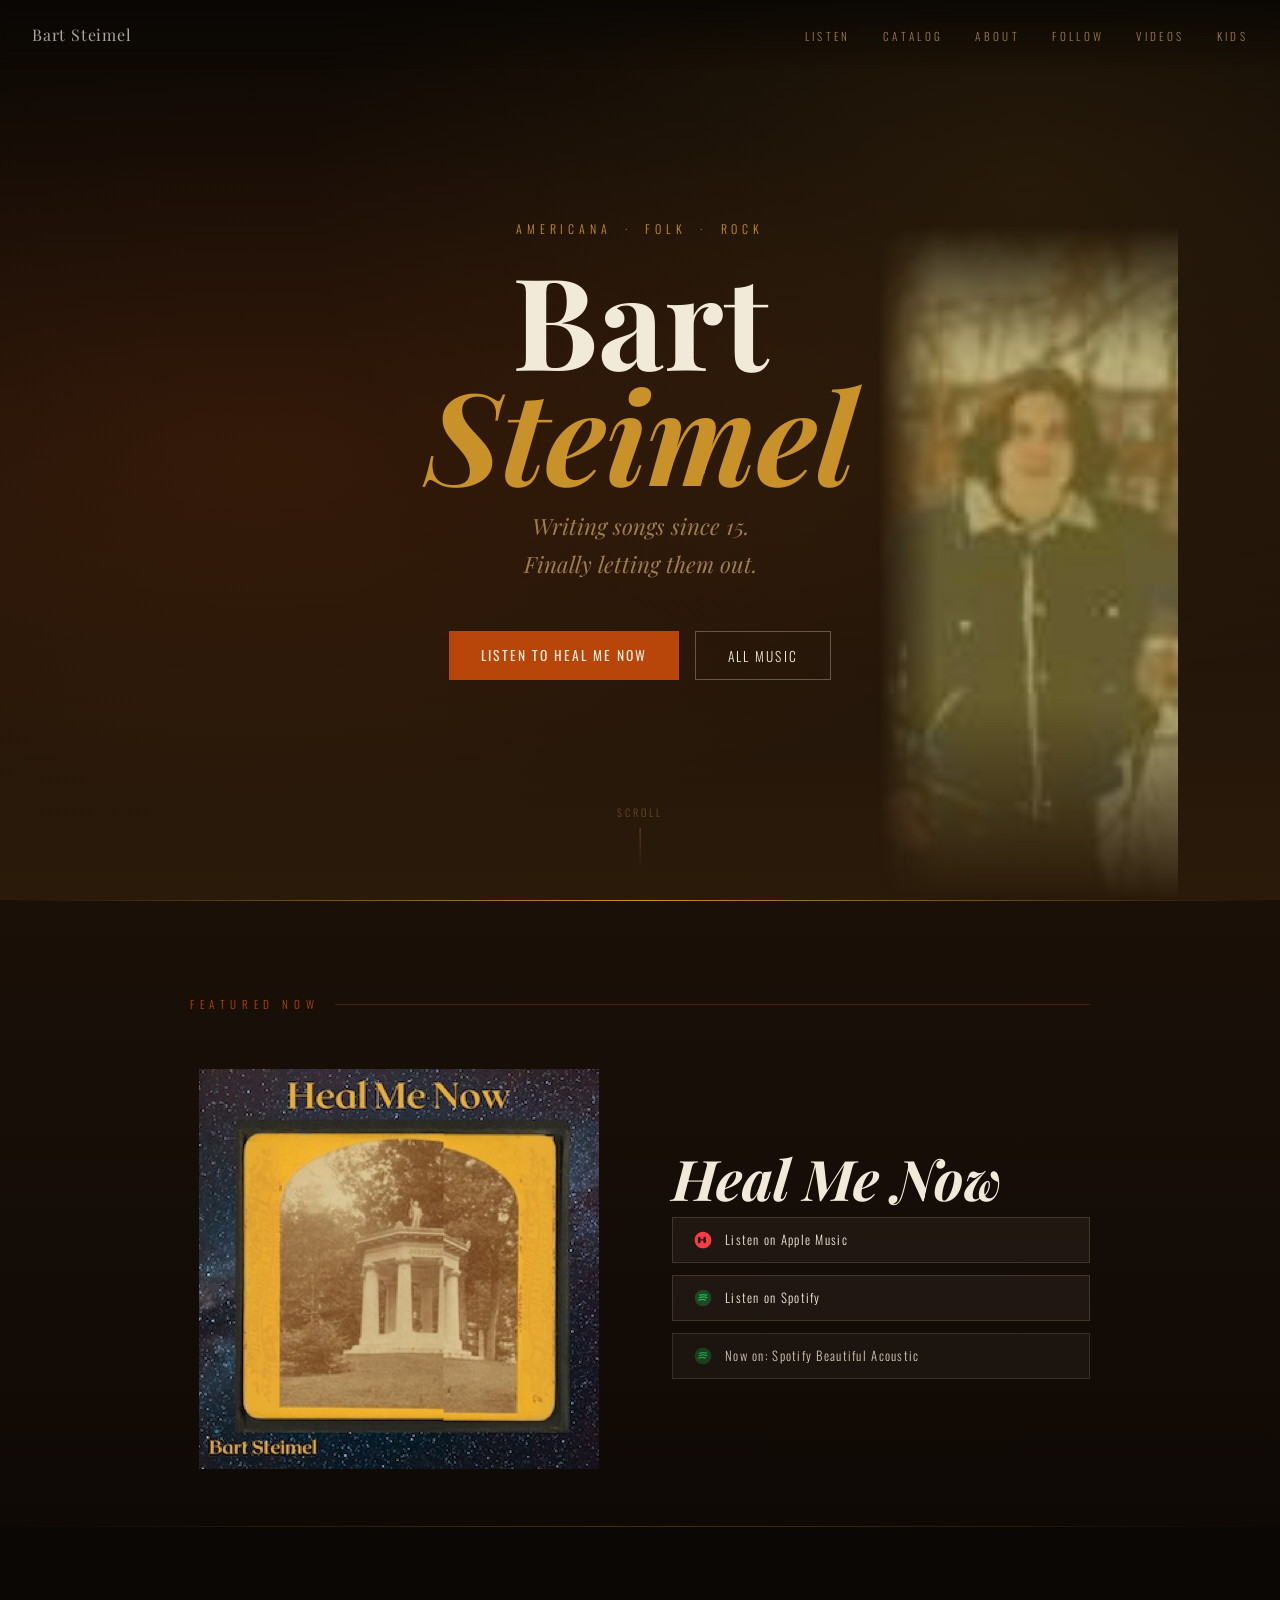
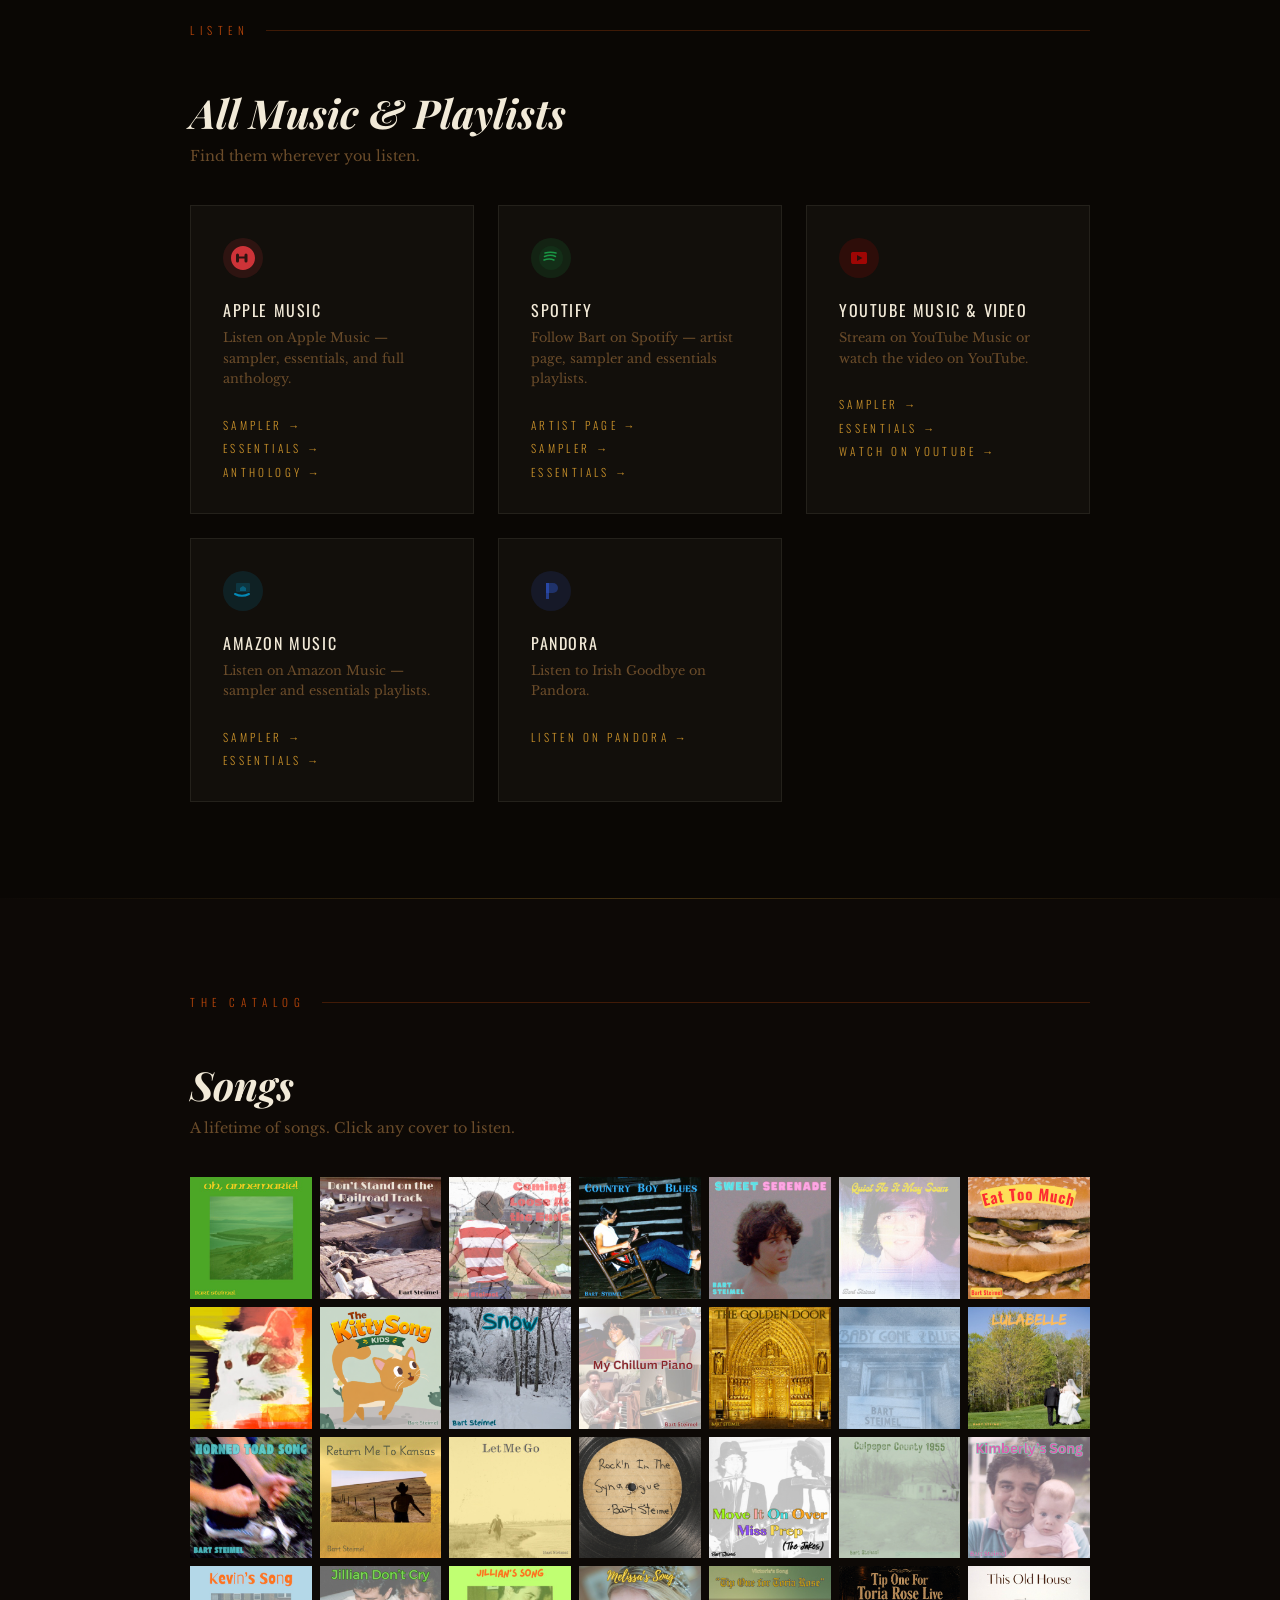
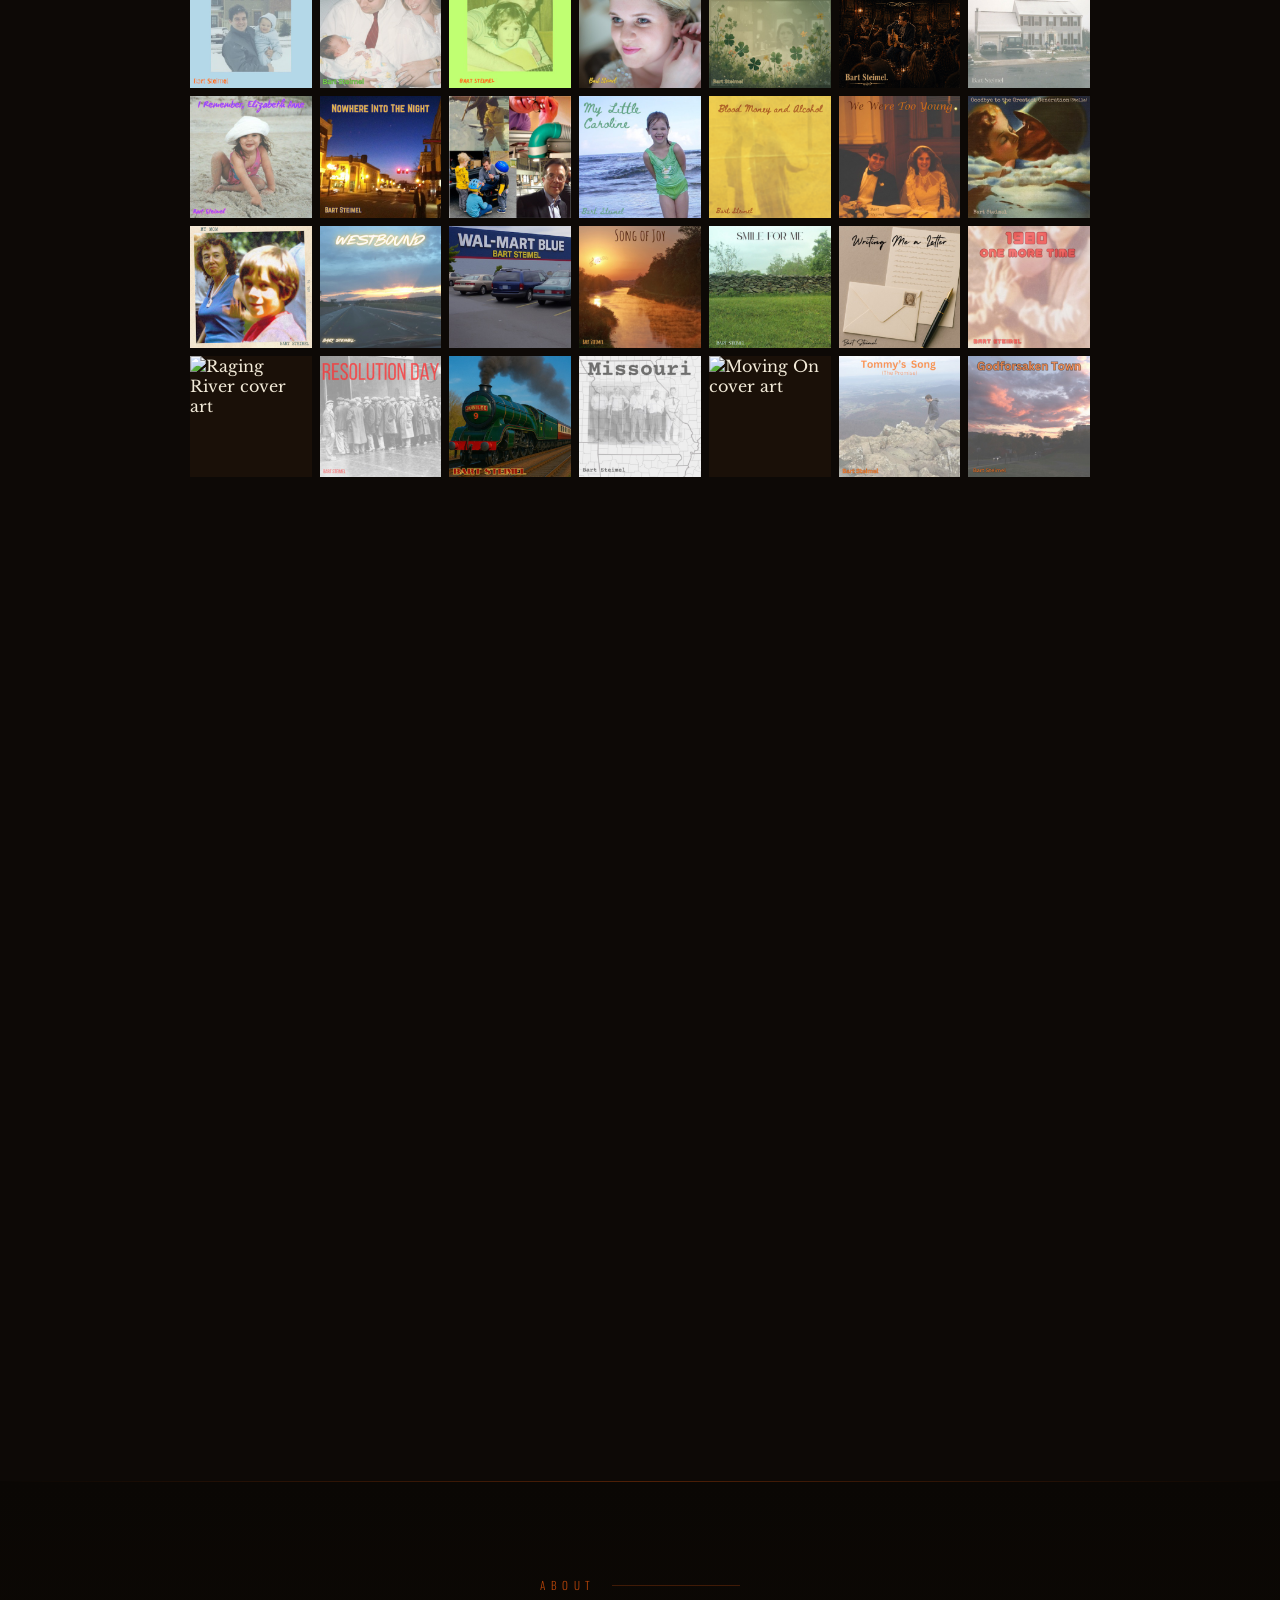
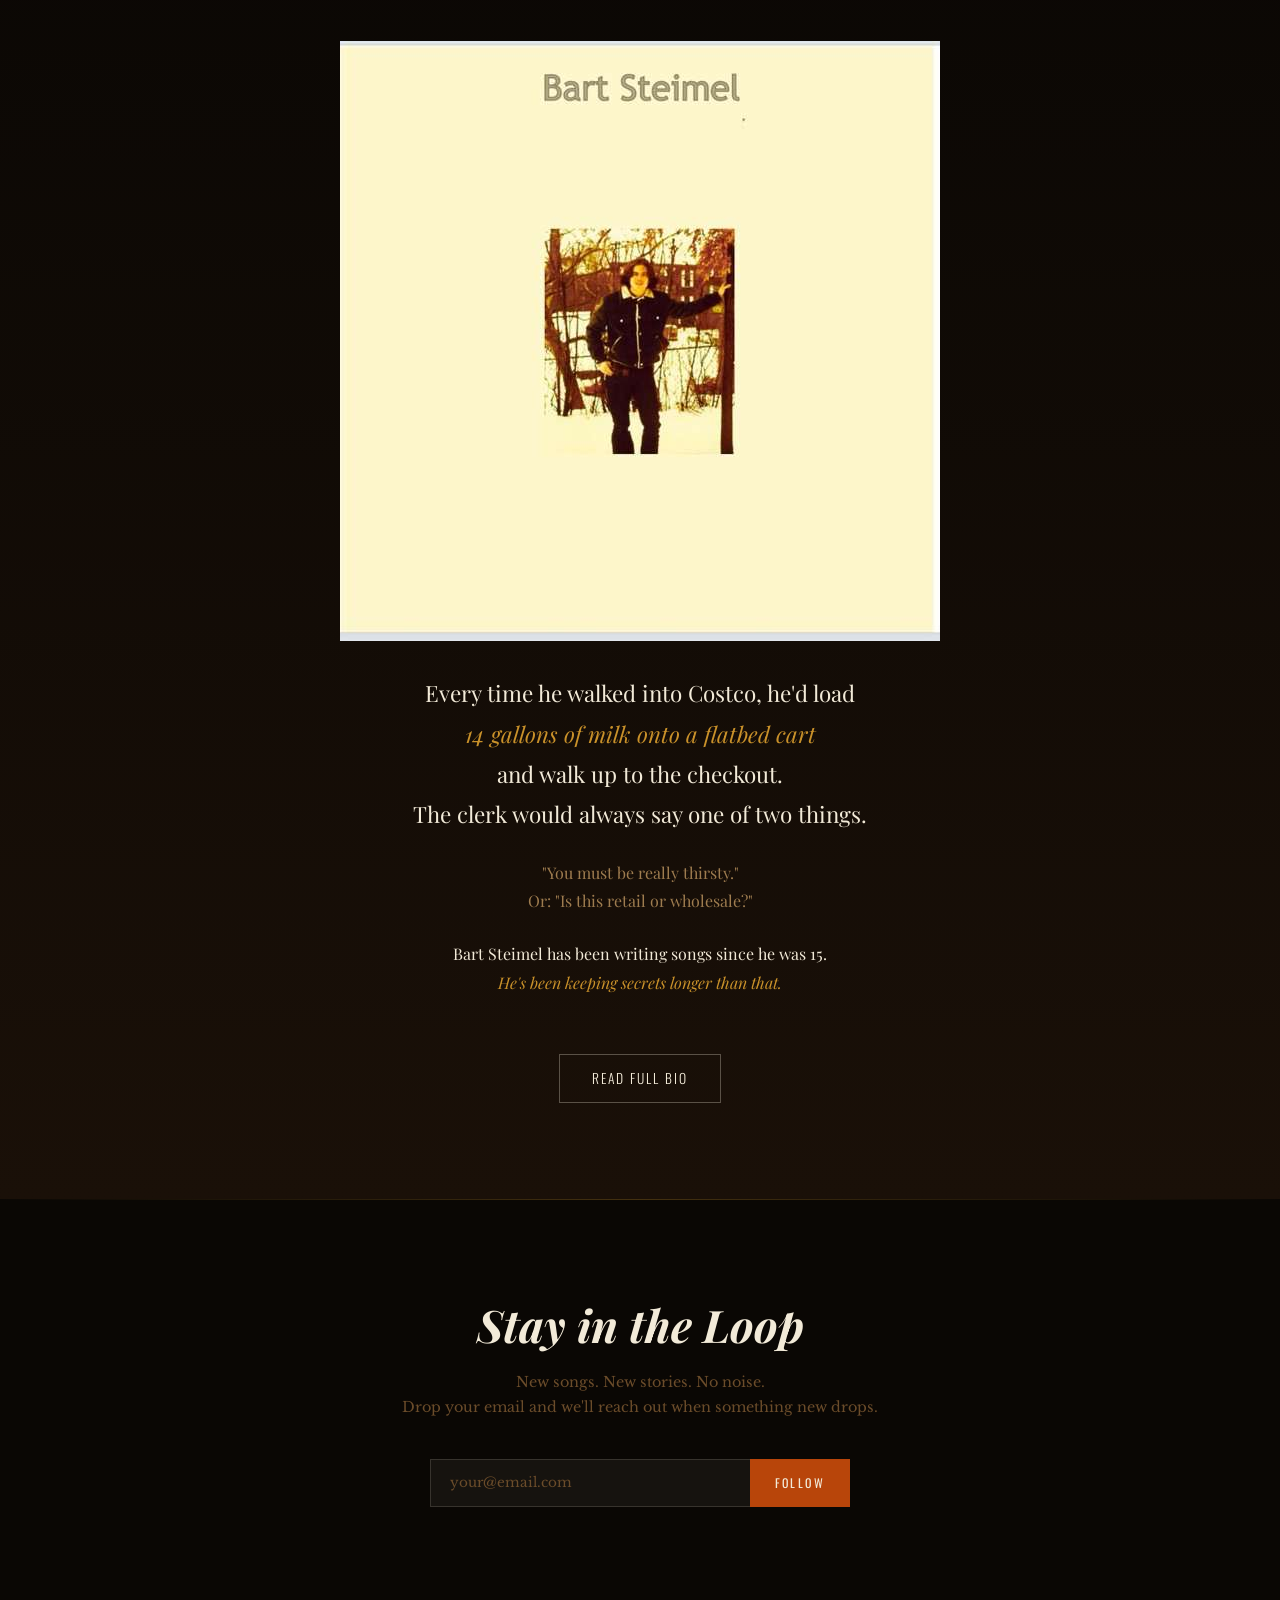
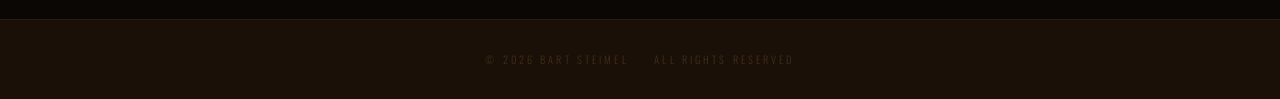
==== index.html @ 117e3178 "Update Beautiful Acoustic playlist link with si parameter" ====
<!DOCTYPE html>
<html lang="en">
<head>
<!-- Google tag (gtag.js) -->
<script async src="https://www.googletagmanager.com/gtag/js?id=G-NTPG7VW96W"></script>
<script>
  window.dataLayer = window.dataLayer || [];
  function gtag(){dataLayer.push(arguments);}
  gtag('js', new Date());
  gtag('config', 'G-NTPG7VW96W');
</script>
<meta charset="UTF-8">
<meta name="viewport" content="width=device-width, initial-scale=1.0">
<title>Bart Steimel — Music</title>
<link rel="icon" type="image/jpeg" href="images/favicon.jpg">
<link href="https://fonts.googleapis.com/css2?family=Playfair+Display:ital,wght@0,400;0,700;1,400;1,700&family=Libre+Baskerville:ital@0;1&family=Oswald:wght@300;400;500&display=swap" rel="stylesheet">
<link rel="stylesheet" href="style.css">
</head>
<body>

<nav>
  <div class="nav-name">Bart Steimel</div>
  <ul class="nav-links">
    <li><a href="#listen">Listen</a></li>
    <li><a href="#catalog">Catalog</a></li>
    <li><a href="#bio">About</a></li>
    <li><a href="#follow">Follow</a></li>
    <li><a href="videos.html">Videos</a></li>
    <li><a href="kids.html">Kids</a></li>
  </ul>
  <a href="videos.html" class="mobile-videos">Videos</a>
</nav>

<!-- HERO -->
<section class="hero">
  <p class="hero-eyebrow">Americana &nbsp;·&nbsp; Folk &nbsp;·&nbsp; Rock</p>
  <h1 class="hero-name">Bart<br><em>Steimel</em></h1>
  <p class="hero-tagline">Writing songs since 15.<br>Finally letting them out.</p>
  <div class="hero-cta">
    <a href="#featured" class="btn-primary">Listen to Heal Me Now</a>
    <a href="#listen" class="btn-outline">All Music</a>
  </div>
    <div style="
    position:absolute;
    right: 8%;
    bottom: 0;
    height: 75%;
    width: 300px;
    background: url('images/hero-bg.jpg') center top / cover no-repeat;
    mask-image: linear-gradient(to top, transparent 0%, black 30%, black 80%, transparent 100%), linear-gradient(to right, transparent 0%, black 20%);
    -webkit-mask-image: linear-gradient(to top, transparent 0%, black 30%, black 80%, transparent 100%), linear-gradient(to right, transparent 0%, black 20%);
    mask-composite: intersect;
    -webkit-mask-composite: source-in;
    opacity: 0.7;
    pointer-events: none;
  "></div>
  <div class="scroll-hint"><span>Scroll</span></div>
</section>

<!-- FEATURED SONG -->
<section class="featured" id="featured">
  <div class="section-container">
    <p class="section-label">Featured Now</p>
    <div class="featured-card">
      <div class="featured-art" style="background:none; border:none; padding:0; overflow:hidden;">
        <img src="images/heal-me-now.jpg" alt="Heal Me Now cover art">
      </div>
      <div class="featured-info">
        <h2 class="featured-title">Heal Me Now</h2>
        <!-- Apple Music -->
        <a href="https://music.apple.com/us/album/heal-me-now/1843938698?i=1843938699" target="_blank" class="stream-btn">
          <svg style="width:20px;height:20px;" viewBox="0 0 24 24" fill="none" xmlns="http://www.w3.org/2000/svg">
            <path d="M12 2C6.477 2 2 6.477 2 12s4.477 10 10 10 10-4.477 10-10S17.523 2 12 2zm3.5 7.5v5a1.5 1.5 0 01-3 0v-2H9v2a1.5 1.5 0 01-3 0v-5a1.5 1.5 0 013 0v1.5h3.5V9.5a1.5 1.5 0 013 0z" fill="#fc3c44"/>
          </svg>
          Listen on Apple Music
        </a>
        <!-- Spotify -->
        <a href="https://open.spotify.com/track/4Br2vrjoDBHm4UfRMUcxVv?si=29e8331114634064" target="_blank" class="stream-btn">
          <svg style="width:20px;height:20px;" viewBox="0 0 24 24" fill="none" xmlns="http://www.w3.org/2000/svg">
            <circle cx="12" cy="12" r="10" fill="#1DB954" opacity="0.3"/>
            <path d="M7 14.5c2.5-1 5.5-1 8 0M7.5 11.5c3-1.2 6-1.2 9 0M8 8.5c2.8-.9 5.8-.9 8.5 0" stroke="#1DB954" stroke-width="1.5" stroke-linecap="round"/>
          </svg>
          Listen on Spotify
        </a>
        <!-- Playlist feature -->
        <a href="https://open.spotify.com/playlist/4O8EYkfw9KlcsPiZzhKFB1?si=Gsud8C0ER36XPTbT16hjAQ" target="_blank" class="stream-btn" style="opacity:0.85;">
          <svg style="width:20px;height:20px;" viewBox="0 0 24 24" fill="none" xmlns="http://www.w3.org/2000/svg">
            <circle cx="12" cy="12" r="10" fill="#1DB954" opacity="0.3"/>
            <path d="M7 14.5c2.5-1 5.5-1 8 0M7.5 11.5c3-1.2 6-1.2 9 0M8 8.5c2.8-.9 5.8-.9 8.5 0" stroke="#1DB954" stroke-width="1.5" stroke-linecap="round"/>
          </svg>
          Now on: Spotify Beautiful Acoustic
        </a>
      </div>
    </div>

  </div>
</section>

<!-- LISTEN / ALL MUSIC -->
<section class="listen" id="listen">
  <div class="section-container">
    <p class="section-label">Listen</p>
    <h2 style="font-family:'Playfair Display',serif; font-size:clamp(1.5rem,4vw,2.5rem); font-style:italic; margin-bottom:0.5rem;">All Music & Playlists</h2>
    <p style="color:var(--mid); font-size:0.9rem; margin-bottom:2.5rem;">Find them wherever you listen.</p>

    <div class="listen-grid">

      <!-- Apple Music -->
      <div class="listen-card">
        <svg class="listen-card-icon" viewBox="0 0 40 40" fill="none" xmlns="http://www.w3.org/2000/svg">
          <circle cx="20" cy="20" r="20" fill="#fc3c44" opacity="0.15"/>
          <path d="M20 8C13.373 8 8 13.373 8 20s5.373 12 12 12 12-5.373 12-12S26.627 8 20 8zm4.5 9v6a1.5 1.5 0 01-3 0v-2.5H16V23a1.5 1.5 0 01-3 0V17a1.5 1.5 0 013 0v1.5h5.5V17a1.5 1.5 0 013 0z" fill="#fc3c44"/>
        </svg>
        <div class="listen-card-name">Apple Music</div>
        <div class="listen-card-desc">Listen on Apple Music — sampler, essentials, and full anthology.</div>
        <a href="https://music.apple.com/us/playlist/bart-steimel-sampler/pl.u-Z4k5ltq1GM1" target="_blank" class="listen-card-link">Sampler →</a><br>
        <a href="https://music.apple.com/us/playlist/bart-steimel-essentials/pl.u-bpl67TVkgpk" target="_blank" class="listen-card-link" style="margin-top:0.4rem;display:inline-block;">Essentials →</a><br>
        <a href="https://music.apple.com/us/playlist/bart-steimel-anthology/pl.u-A19KpHGEa9E" target="_blank" class="listen-card-link" style="margin-top:0.4rem;display:inline-block;">Anthology →</a>
      </div>

      <!-- Spotify -->
      <div class="listen-card">
        <svg class="listen-card-icon" viewBox="0 0 40 40" fill="none" xmlns="http://www.w3.org/2000/svg">
          <circle cx="20" cy="20" r="20" fill="#1DB954" opacity="0.15"/>
          <circle cx="20" cy="20" r="12" fill="#1DB954" opacity="0.1"/>
          <path d="M13 22c3.5-1.2 7-1.2 10 0M13.5 18.5c4-1.5 8-1.5 11 0M14 15c3.5-1 7.5-1 11 0" stroke="#1DB954" stroke-width="1.5" stroke-linecap="round"/>
        </svg>
        <div class="listen-card-name">Spotify</div>
        <div class="listen-card-desc">Follow Bart on Spotify — artist page, sampler and essentials playlists.</div>
        <a href="https://open.spotify.com/artist/2n7ZGuaqXqTJBbHKsr7H79?si=kz98pUyFTQ2V6g8Nutl--A" target="_blank" class="listen-card-link">Artist Page →</a><br>
        <a href="https://open.spotify.com/playlist/1pPyvmaye74fOUDYrPxwTC?si=K5r7bPjtTcebzqdNZxTICQ" target="_blank" class="listen-card-link" style="margin-top:0.4rem;display:inline-block;">Sampler →</a><br>
        <a href="https://open.spotify.com/playlist/4qUYmmGMaEGBBI9Cl226Sl?si=lIRPQgtxRY2xd5R6Vd83YQ" target="_blank" class="listen-card-link" style="margin-top:0.4rem;display:inline-block;">Essentials →</a>
      </div>

      <!-- YouTube Music -->
      <div class="listen-card">
        <svg class="listen-card-icon" viewBox="0 0 40 40" fill="none" xmlns="http://www.w3.org/2000/svg">
          <circle cx="20" cy="20" r="20" fill="#FF0000" opacity="0.15"/>
          <path d="M28 15.5a2 2 0 00-1.4-1.4C25.1 14 20 14 20 14s-5.1 0-6.6.1a2 2 0 00-1.4 1.4C12 17 12 20 12 20s0 3 .1 4.5a2 2 0 001.4 1.4C15 26 20 26 20 26s5.1 0 6.6-.1a2 2 0 001.4-1.4C28 23 28 20 28 20s0-3-.1-4.5zM18 23v-6l5.5 3L18 23z" fill="#FF0000" opacity="0.7"/>
        </svg>
        <div class="listen-card-name">YouTube Music & Video</div>
        <div class="listen-card-desc">Stream on YouTube Music or watch the video on YouTube.</div>
        <a href="https://music.youtube.com/playlist?list=PLT7YaOXeo7yF5aIuSf5R9QVvp4Ly0VkDn&si=ioaPItfkcTEa0bHk" target="_blank" class="listen-card-link">Sampler →</a><br>
        <a href="https://music.youtube.com/playlist?list=PLT7YaOXeo7yFlpTK8MyW5eKI-sESyKhwu&si=dbfhquHcspFVmRnJ" target="_blank" class="listen-card-link" style="margin-top:0.4rem;display:inline-block;">Essentials →</a><br>
        <a href="https://youtu.be/bR_s55uxfZk" target="_blank" class="listen-card-link" style="margin-top:0.4rem;display:inline-block;">Watch on YouTube →</a>
      </div>

      <!-- Amazon Music -->
      <div class="listen-card">
        <svg class="listen-card-icon" viewBox="0 0 40 40" fill="none" xmlns="http://www.w3.org/2000/svg">
          <circle cx="20" cy="20" r="20" fill="#00A8E1" opacity="0.15"/>
          <path d="M12 23c4.4 2.2 9.6 2.2 14 0" stroke="#00A8E1" stroke-width="2" stroke-linecap="round"/>
          <rect x="13" y="12" width="14" height="9" rx="1" fill="#00A8E1" opacity="0.2"/>
          <path d="M17 17l3-2 3 2v3h-6v-3z" fill="#00A8E1" opacity="0.5"/>
        </svg>
        <div class="listen-card-name">Amazon Music</div>
        <div class="listen-card-desc">Listen on Amazon Music — sampler and essentials playlists.</div>
        <a href="https://music.amazon.com/user-playlists/9feec2e800b241a2b630ca3d73f08539sune?marketplaceId=ATVPDKIKX0DER&musicTerritory=US&ref=dm_sh_Mrwkc3VrjNuvaNXDRteUS061c" target="_blank" class="listen-card-link">Sampler →</a><br>
        <a href="https://music.amazon.com/user-playlists/720a5f15a0154cbead5657862cb81df4sune?marketplaceId=ATVPDKIKX0DER&musicTerritory=US&ref=dm_sh_DlhLu9jVApcvHGqULqcI68L5e" target="_blank" class="listen-card-link" style="margin-top:0.4rem;display:inline-block;">Essentials →</a>
      </div>

      <!-- Pandora -->
      <div class="listen-card">
        <svg class="listen-card-icon" viewBox="0 0 40 40" fill="none" xmlns="http://www.w3.org/2000/svg">
          <circle cx="20" cy="20" r="20" fill="#3668FF" opacity="0.15"/>
          <path d="M15 12h7a5 5 0 010 10h-7V12z" fill="#3668FF" opacity="0.4"/>
          <rect x="15" y="12" width="3" height="16" fill="#3668FF" opacity="0.6"/>
        </svg>
        <div class="listen-card-name">Pandora</div>
        <div class="listen-card-desc">Listen to Irish Goodbye on Pandora.</div>
        <a href="https://pandora.app.link/fm0DMTjSg1b" target="_blank" class="listen-card-link">Listen on Pandora →</a>
      </div>

    </div>

  </div>
</section>


<!-- CATALOG -->
<section class="catalog" id="catalog">
  <div class="section-container">
    <p class="section-label">The Catalog</p>
    <h2 style="font-family:'Playfair Display',serif; font-size:clamp(1.5rem,4vw,2.5rem); font-style:italic; margin-bottom:0.5rem;">Songs</h2>
    <p style="color:var(--mid); font-size:0.9rem; margin-bottom:2.5rem;">A lifetime of songs. Click any cover to listen.</p>
    <div class="catalog-grid" id="catalog-grid">
    </div>
  </div>
</section>

<!-- Modal -->
  <div class="catalog-modal" id="catalogModal" onclick="closeModal(event)">
    <div class="catalog-modal-inner">
      <button class="modal-close" onclick="closeModal()">✕</button>
      <h3 class="modal-title" id="modalTitle"></h3>
      <p class="modal-year" id="modalYear"></p>
      <p style="font-family:'Oswald',sans-serif; font-weight:300; font-size:0.7rem; letter-spacing:0.3em; text-transform:uppercase; color:var(--gold); margin-bottom:1.5rem;">Listen</p>
      <a class="modal-listen-btn" id="modalLink" href="#" target="_blank">
        <svg style="width:20px;height:20px;" viewBox="0 0 24 24" fill="none">
          <path d="M12 2C6.477 2 2 6.477 2 12s4.477 10 10 10 10-4.477 10-10S17.523 2 12 2zm3.5 7.5v5a1.5 1.5 0 01-3 0v-2H9v2a1.5 1.5 0 01-3 0v-5a1.5 1.5 0 013 0v1.5h3.5V9.5a1.5 1.5 0 013 0z" fill="#fc3c44"/>
        </svg>
        Open in Apple Music
      </a>
      <a class="modal-listen-btn" id="modalSpotifyListenBtn" href="https://open.spotify.com/artist/2n7ZGuaqXqTJBbHKsr7H79" target="_blank" style="margin-top:0.75rem; background:#1db954; display:none;">
        <svg style="width:20px;height:20px;" viewBox="0 0 24 24" fill="none">
          <path d="M12 0C5.4 0 0 5.4 0 12s5.4 12 12 12 12-5.4 12-12S18.66 0 12 0zm5.521 17.34c-.24.359-.66.48-1.021.24-2.82-1.74-6.36-2.101-10.561-1.141-.418.122-.779-.179-.899-.539-.12-.421.18-.78.54-.9 4.56-1.021 8.52-.6 11.64 1.32.42.18.479.659.301 1.02zm1.44-3.3c-.301.42-.841.6-1.262.3-3.239-1.98-8.159-2.58-11.939-1.38-.479.12-1.02-.12-1.14-.6-.12-.48.12-1.021.6-1.141C9.6 9.9 15 10.561 18.72 12.84c.361.181.54.78.241 1.2zm.12-3.36C15.24 8.4 8.82 8.16 5.16 9.301c-.6.179-1.2-.181-1.38-.721-.18-.601.18-1.2.72-1.381 4.26-1.26 11.28-1.02 15.721 1.621.539.3.719 1.02.419 1.56-.299.421-1.02.599-1.559.3z" fill="white"/>
        </svg>
        Open in Spotify
      </a>
      <p style="margin-top:1.5rem; font-size:0.8rem; color:var(--mid);">Also available on Amazon Music,<br>YouTube Music & Pandora</p>
      <div style="display:flex; gap:0.75rem; justify-content:center; margin-top:1rem; flex-wrap:wrap;">
        <a id="modalSpotifyBtn" href="https://open.spotify.com/artist/2n7ZGuaqXqTJBbHKsr7H79" target="_blank" class="modal-service-btn">Spotify</a>
        <a href="https://music.amazon.com/albums/B0FC5ZM829" target="_blank" class="modal-service-btn">Amazon</a>
        <a href="https://music.youtube.com/watch?v=Jtq4lTipF6U" target="_blank" class="modal-service-btn">YouTube Music</a>
        <a href="https://pandora.app.link/fm0DMTjSg1b" target="_blank" class="modal-service-btn">Pandora</a>
      </div>
    </div>
  </div>

<!-- BIO -->
<section class="bio" id="bio">
  <div class="bio-inner">
    <p class="section-label" style="justify-content:center; text-align:left; max-width:200px; margin:0 auto 3rem;">About</p>

    <img src="images/featured-sheehan.jpg" style="max-width:100%; height:auto; display:block; margin:0 auto 2rem;">

    <p class="bio-text">
      Every time he walked into Costco, he'd load<br>
      <em>14 gallons of milk onto a flatbed cart</em><br>
      and walk up to the checkout.<br>
      The clerk would always say one of two things.
    </p>
    <p class="bio-text" style="font-size:1rem; color:var(--light-brown); margin-top:0.5rem;">
      "You must be really thirsty."<br>
      Or: "Is this retail or wholesale?"
    </p>
    <p class="bio-text" style="font-size:1rem; color:var(--cream); margin-top:1.5rem;">
      Bart Steimel has been writing songs since he was 15.<br>
      <em>He's been keeping secrets longer than that.</em>
    </p>
    <a href="bio.html" class="btn-outline" style="margin-top:2rem; display:inline-block;">Read Full Bio</a>
  </div>
</section>

<!-- FOLLOW -->
<section class="follow" id="follow">
  <div class="section-container">
    <h2 class="follow-title">Stay in the Loop</h2>
    <p class="follow-sub">New songs. New stories. No noise.<br>Drop your email and we'll reach out when something new drops.</p>
    <form name="fan-signup" data-netlify="true" netlify-honeypot="bot-field" onsubmit="handleSignup(event)" class="follow-form">
      <input type="hidden" name="form-name" value="fan-signup"/>
      <input type="hidden" name="bot-field" style="display:none"/>
      <input type="email" name="email" class="follow-input" placeholder="your@email.com" required/>
      <button type="submit" class="follow-submit">Follow</button>
    </form>
    <p class="follow-note" id="signup-msg"></p>
  </div>
</section>

<footer>
  <p>© 2026 Bart Steimel &nbsp;·&nbsp; All Rights Reserved</p>
</footer>

<script src="app.js"></script>
</body>
</html>
---- style.css ----
*, *::before, *::after { box-sizing: border-box; margin: 0; padding: 0; }

  :root {
    --cream: #f2ead8;
    --warm-white: #faf6ee;
    --brown: #3b2a1a;
    --rust: #b8450a;
    --gold: #c9912a;
    --dark: #1a1008;
    --mid: #6b4c2a;
    --light-brown: #9e7c4f;
  }

  html { scroll-behavior: smooth; }

  body {
    background-color: var(--dark);
    color: var(--cream);
    font-family: 'Libre Baskerville', Georgia, serif;
    overflow-x: hidden;
  }

  

  /* ── HERO ── */
  .hero {
    min-height: 100vh;
    display: flex;
    flex-direction: column;
    justify-content: center;
    align-items: center;
    text-align: center;
    position: relative;
    padding: 4rem 2rem;
    background: 
      radial-gradient(ellipse at 20% 50%, rgba(184,69,10,0.15) 0%, transparent 60%),
      radial-gradient(ellipse at 80% 20%, rgba(201,145,42,0.1) 0%, transparent 50%),
      linear-gradient(180deg, #0d0804 0%, #1a1008 40%, #2a1a0a 100%);
  }

  .hero-eyebrow {
    font-family: 'Oswald', sans-serif;
    font-weight: 300;
    font-size: 0.75rem;
    letter-spacing: 0.4em;
    text-transform: uppercase;
    color: var(--gold);
    margin-bottom: 1.5rem;
    opacity: 0;
    animation: fadeUp 1s ease 0.3s forwards;
  }

  .hero-name {
    font-family: 'Playfair Display', Georgia, serif;
    font-size: clamp(3.5rem, 10vw, 8rem);
    font-weight: 700;
    line-height: 0.9;
    color: var(--cream);
    margin-bottom: 1rem;
    opacity: 0;
    animation: fadeUp 1s ease 0.6s forwards;
  }

  .hero-name em {
    font-style: italic;
    color: var(--gold);
  }

  .hero-tagline {
    font-family: 'Playfair Display', Georgia, serif;
    font-style: italic;
    font-size: clamp(1rem, 2.5vw, 1.4rem);
    color: var(--light-brown);
    max-width: 500px;
    line-height: 1.7;
    margin-bottom: 3rem;
    opacity: 0;
    animation: fadeUp 1s ease 0.9s forwards;
  }

  .hero-cta {
    display: flex;
    gap: 1rem;
    flex-wrap: wrap;
    justify-content: center;
    opacity: 0;
    animation: fadeUp 1s ease 1.2s forwards;
  }

  .btn-primary {
    background: var(--rust);
    color: var(--cream);
    padding: 0.85rem 2rem;
    font-family: 'Oswald', sans-serif;
    font-weight: 400;
    font-size: 0.85rem;
    letter-spacing: 0.15em;
    text-transform: uppercase;
    text-decoration: none;
    border: none;
    cursor: pointer;
    transition: background 0.2s, transform 0.2s;
    display: inline-block;
  }
  .btn-primary:hover { background: #d4520d; transform: translateY(-2px); }

  .btn-outline {
    background: transparent;
    color: var(--cream);
    padding: 0.85rem 2rem;
    font-family: 'Oswald', sans-serif;
    font-weight: 300;
    font-size: 0.85rem;
    letter-spacing: 0.15em;
    text-transform: uppercase;
    text-decoration: none;
    border: 1px solid rgba(242,234,216,0.3);
    cursor: pointer;
    transition: border-color 0.2s, transform 0.2s;
    display: inline-block;
  }
  .btn-outline:hover { border-color: var(--gold); color: var(--gold); transform: translateY(-2px); }

  .scroll-hint {
    position: absolute;
    bottom: 2rem;
    left: 50%;
    transform: translateX(-50%);
    opacity: 0;
    animation: fadeIn 1s ease 2s forwards;
  }
  .scroll-hint span {
    display: block;
    font-family: 'Oswald', sans-serif;
    font-weight: 300;
    font-size: 0.65rem;
    letter-spacing: 0.3em;
    text-transform: uppercase;
    color: var(--mid);
    margin-bottom: 0.5rem;
  }
  .scroll-hint::after {
    content: '';
    display: block;
    width: 1px;
    height: 40px;
    background: linear-gradient(to bottom, var(--mid), transparent);
    margin: 0 auto;
    animation: scrollLine 2s ease-in-out infinite;
  }

  /* ── FEATURED SONG ── */
  .featured {
    padding: 6rem 2rem 3rem;
    background: linear-gradient(180deg, #1a1008 0%, #0f0905 100%);
    position: relative;
  }

  .featured::before {
    content: '';
    position: absolute;
    top: 0; left: 0; right: 0;
    height: 1px;
    background: linear-gradient(90deg, transparent, var(--gold), transparent);
  }

  .section-container {
    max-width: 900px;
    margin: 0 auto;
  }

  .section-label {
    font-family: 'Oswald', sans-serif;
    font-weight: 300;
    font-size: 0.7rem;
    letter-spacing: 0.5em;
    text-transform: uppercase;
    color: var(--rust);
    margin-bottom: 3rem;
    display: flex;
    align-items: center;
    gap: 1rem;
  }
  .section-label::after {
    content: '';
    flex: 1;
    height: 1px;
    background: rgba(184,69,10,0.3);
  }

  .featured-card {
    display: grid;
    grid-template-columns: 1fr 1fr;
    gap: 4rem;
    align-items: center;
  }

  @media (max-width: 700px) {
    .featured-card { grid-template-columns: 1fr; gap: 2rem; }
  }

  .featured-art {
    aspect-ratio: 1;
    background: linear-gradient(135deg, #2a1a0a, #1a1008);
    border: 1px solid rgba(201,145,42,0.2);
    display: flex;
    align-items: center;
    justify-content: center;
    position: relative;
    overflow: hidden;
  }

  .featured-art::before {
    content: '☘';
    font-size: 8rem;
    opacity: 0.06;
    position: absolute;
  }

  .featured-art-inner {
    text-align: center;
    padding: 2rem;
  }

  .featured-art-title {
    font-family: 'Playfair Display', Georgia, serif;
    font-size: 2rem;
    font-style: italic;
    color: var(--cream);
    line-height: 1.2;
    margin-bottom: 0.5rem;
  }

  .featured-art-artist {
    font-family: 'Oswald', sans-serif;
    font-weight: 300;
    font-size: 0.75rem;
    letter-spacing: 0.3em;
    text-transform: uppercase;
    color: var(--gold);
  }

  .featured-info {}

  .featured-title {
    font-family: 'Playfair Display', Georgia, serif;
    font-size: clamp(2rem, 5vw, 3.5rem);
    font-style: italic;
    line-height: 1.1;
    color: var(--cream);
    margin-bottom: 0.5rem;
  }

  .featured-subtitle {
    font-family: 'Oswald', sans-serif;
    font-weight: 300;
    font-size: 0.75rem;
    letter-spacing: 0.3em;
    text-transform: uppercase;
    color: var(--gold);
    margin-bottom: 1.5rem;
  }

  .featured-story {
    font-size: 0.95rem;
    line-height: 1.9;
    color: var(--light-brown);
    margin-bottom: 1rem;
    font-style: italic;
  }

  .featured-dedication {
    font-family: 'Oswald', sans-serif;
    font-weight: 300;
    font-size: 0.75rem;
    letter-spacing: 0.2em;
    text-transform: uppercase;
    color: var(--rust);
    margin-bottom: 2rem;
    padding-left: 1rem;
    border-left: 2px solid var(--rust);
  }

  .stream-btn {
    display: flex;
    align-items: center;
    gap: 0.75rem;
    padding: 0.75rem 1.25rem;
    background: rgba(242,234,216,0.05);
    border: 1px solid rgba(242,234,216,0.15);
    color: var(--cream);
    text-decoration: none;
    font-family: 'Oswald', sans-serif;
    font-weight: 300;
    font-size: 0.8rem;
    letter-spacing: 0.1em;
    transition: all 0.2s;
    margin-bottom: 0.75rem;
    width: 100%;
  }
  .stream-btn:hover { background: rgba(201,145,42,0.1); border-color: var(--gold); color: var(--gold); }
  .stream-btn svg { flex-shrink: 0; }

  /* ── LISTEN ── */
  .listen {
    padding: 6rem 2rem;
    background: #0a0704;
    position: relative;
  }
  .listen::before {
    content: '';
    position: absolute;
    top: 0; left: 0; right: 0;
    height: 1px;
    background: linear-gradient(90deg, transparent, rgba(201,145,42,0.3), transparent);
  }

  .listen-grid {
    display: grid;
    grid-template-columns: repeat(auto-fit, minmax(260px, 1fr));
    gap: 1.5rem;
    margin-top: 2rem;
  }

  .listen-card {
    background: rgba(242,234,216,0.03);
    border: 1px solid rgba(242,234,216,0.08);
    padding: 2rem;
    transition: all 0.3s;
    position: relative;
    overflow: hidden;
  }
  .listen-card::before {
    content: '';
    position: absolute;
    inset: 0;
    background: linear-gradient(135deg, rgba(184,69,10,0.05), transparent);
    opacity: 0;
    transition: opacity 0.3s;
    pointer-events: none;
  }
  .listen-card:hover { border-color: rgba(201,145,42,0.3); transform: translateY(-3px); }
  .listen-card:hover::before { opacity: 1; }

  .listen-card-icon {
    width: 40px;
    height: 40px;
    margin-bottom: 1rem;
    opacity: 0.8;
  }

  .listen-card-name {
    font-family: 'Oswald', sans-serif;
    font-weight: 400;
    font-size: 1rem;
    letter-spacing: 0.1em;
    text-transform: uppercase;
    color: var(--cream);
    margin-bottom: 0.4rem;
  }

  .listen-card-desc {
    font-size: 0.8rem;
    color: var(--mid);
    line-height: 1.6;
    margin-bottom: 1.5rem;
  }

  .listen-card-link {
    font-family: 'Oswald', sans-serif;
    font-weight: 300;
    font-size: 0.7rem;
    letter-spacing: 0.3em;
    text-transform: uppercase;
    color: var(--gold);
    text-decoration: none;
    transition: color 0.2s;
  }
  .listen-card-link:hover { color: var(--rust); }
  .listen-card-link.coming-soon { color: var(--mid); cursor: default; }

  /* ── BIO ── */
  .bio {
    padding: 6rem 2rem;
    background: linear-gradient(180deg, #0a0704 0%, #1a1008 100%);
    position: relative;
  }
  .bio::before {
    content: '';
    position: absolute;
    top: 0; left: 0; right: 0;
    height: 1px;
    background: linear-gradient(90deg, transparent, rgba(184,69,10,0.4), transparent);
  }

  .bio-inner {
    max-width: 700px;
    margin: 0 auto;
    text-align: center;
  }

  .bio-photo-placeholder {
    width: 180px;
    height: 180px;
    border-radius: 50%;
    background: linear-gradient(135deg, #2a1a0a, #1a1008);
    border: 2px solid rgba(201,145,42,0.3);
    margin: 0 auto 3rem;
    display: flex;
    align-items: center;
    justify-content: center;
    font-size: 3rem;
    opacity: 0.4;
  }

  .bio-text {
    font-family: 'Playfair Display', Georgia, serif;
    font-size: clamp(1.1rem, 2.5vw, 1.4rem);
    line-height: 1.8;
    color: var(--cream);
    margin-bottom: 1.5rem;
  }

  .bio-text em {
    color: var(--gold);
    font-style: italic;
  }

  .bio-numbers {
    display: flex;
    justify-content: center;
    gap: 3rem;
    margin-top: 3rem;
    flex-wrap: wrap;
  }

  .bio-number {
    text-align: center;
  }

  .bio-number-val {
    font-family: 'Playfair Display', Georgia, serif;
    font-size: 2.5rem;
    font-weight: 700;
    color: var(--gold);
    display: block;
  }

  .bio-number-label {
    font-family: 'Oswald', sans-serif;
    font-weight: 300;
    font-size: 0.65rem;
    letter-spacing: 0.3em;
    text-transform: uppercase;
    color: var(--mid);
  }

  /* ── FOLLOW ── */
  .follow {
    padding: 6rem 2rem;
    background: #0a0704;
    text-align: center;
    position: relative;
  }
  .follow::before {
    content: '';
    position: absolute;
    top: 0; left: 0; right: 0;
    height: 1px;
    background: linear-gradient(90deg, transparent, rgba(201,145,42,0.3), transparent);
  }

  .follow-title {
    font-family: 'Playfair Display', Georgia, serif;
    font-size: clamp(1.8rem, 4vw, 2.8rem);
    font-style: italic;
    color: var(--cream);
    margin-bottom: 1rem;
  }

  .follow-sub {
    font-size: 0.9rem;
    color: var(--mid);
    margin-bottom: 2.5rem;
    line-height: 1.7;
  }

  .follow-form {
    display: flex;
    gap: 0;
    max-width: 420px;
    margin: 0 auto;
  }

  .follow-input {
    flex: 1;
    padding: 0.9rem 1.2rem;
    background: rgba(242,234,216,0.05);
    border: 1px solid rgba(242,234,216,0.15);
    border-right: none;
    color: var(--cream);
    font-family: 'Libre Baskerville', serif;
    font-size: 0.85rem;
    outline: none;
    transition: border-color 0.2s;
  }
  .follow-input::placeholder { color: var(--mid); }
  .follow-input:focus { border-color: rgba(201,145,42,0.5); }

  .follow-submit {
    padding: 0.9rem 1.5rem;
    background: var(--rust);
    border: 1px solid var(--rust);
    color: var(--cream);
    font-family: 'Oswald', sans-serif;
    font-weight: 400;
    font-size: 0.75rem;
    letter-spacing: 0.2em;
    text-transform: uppercase;
    cursor: pointer;
    transition: background 0.2s;
  }
  .follow-submit:hover { background: #d4520d; }

  .follow-note {
    margin-top: 1rem;
    font-size: 0.75rem;
    color: rgba(107,76,42,0.6);
    font-style: italic;
  }

  /* ── FOOTER ── */
  footer {
    padding: 2rem;
    text-align: center;
    background: var(--dark);
    border-top: 1px solid rgba(242,234,216,0.05);
  }

  footer p {
    font-family: 'Oswald', sans-serif;
    font-weight: 300;
    font-size: 0.65rem;
    letter-spacing: 0.3em;
    text-transform: uppercase;
    color: rgba(107,76,42,0.5);
  }


  /* ── CATALOG ── */
  .catalog {
    padding: 6rem 2rem;
    background: #0d0906;
    position: relative;
  }
  .catalog::before {
    content: '';
    position: absolute;
    top: 0; left: 0; right: 0;
    height: 1px;
    background: linear-gradient(90deg, transparent, rgba(201,145,42,0.3), transparent);
  }
  .catalog-grid {
    display: grid;
    grid-template-columns: repeat(auto-fill, minmax(120px, 1fr));
    gap: 8px;
  }
  .catalog-item {
    position: relative;
    aspect-ratio: 1;
    overflow: hidden;
    cursor: pointer;
    background: #1a1008;
  }
  .catalog-item {
    position: relative;
    aspect-ratio: 1;
    overflow: hidden;
    cursor: pointer;
    background: #1a1008;
    transition: transform 0.2s;
  }
  .catalog-item:hover { transform: scale(1.03); }
  .catalog-item img {
    width: 100%;
    height: 100%;
    object-fit: cover;
    display: block;
    transition: transform 0.3s;
  }
  .catalog-item:hover img { transform: scale(1.05); }
  .catalog-overlay {
    position: absolute;
    inset: 0;
    background: linear-gradient(to top, rgba(0,0,0,0.85) 0%, transparent 60%);
    opacity: 0;
    transition: opacity 0.3s;
    display: flex;
    flex-direction: column;
    justify-content: flex-end;
    padding: 0.6rem;
    pointer-events: none;
  }
  .catalog-item:hover .catalog-overlay { opacity: 1; }
  .catalog-title {
    font-family: 'Oswald', sans-serif;
    font-weight: 400;
    font-size: 0.65rem;
    letter-spacing: 0.05em;
    color: var(--cream);
    line-height: 1.3;
  }
  .catalog-year {
    font-family: 'Oswald', sans-serif;
    font-weight: 300;
    font-size: 0.6rem;
    color: var(--gold);
    margin-top: 0.2rem;
  }

  /* Modal */
  .catalog-modal {
    display: none;
    position: fixed;
    inset: 0;
    background: rgba(0,0,0,0.85);
    z-index: 500;
    align-items: center;
    justify-content: center;
  }
  .catalog-modal.active { display: flex; }
  .catalog-modal-inner {
    background: #1a1008;
    border: 1px solid rgba(201,145,42,0.3);
    padding: 2.5rem;
    max-width: 380px;
    width: 90%;
    text-align: center;
    position: relative;
  }
  .modal-close {
    position: absolute;
    top: 1rem; right: 1rem;
    background: none;
    border: none;
    color: var(--mid);
    font-size: 1rem;
    cursor: pointer;
  }
  .modal-title {
    font-family: 'Playfair Display', serif;
    font-size: 1.4rem;
    font-style: italic;
    color: var(--cream);
    margin-bottom: 0.3rem;
  }
  .modal-year {
    font-family: 'Oswald', sans-serif;
    font-weight: 300;
    font-size: 0.7rem;
    letter-spacing: 0.3em;
    color: var(--mid);
    text-transform: uppercase;
    margin-bottom: 1.5rem;
  }
  .modal-listen-btn {
    display: flex;
    align-items: center;
    justify-content: center;
    gap: 0.75rem;
    padding: 0.85rem 1.5rem;
    background: rgba(252,60,68,0.1);
    border: 1px solid rgba(252,60,68,0.4);
    color: var(--cream);
    text-decoration: none;
    font-family: 'Oswald', sans-serif;
    font-weight: 400;
    font-size: 0.85rem;
    letter-spacing: 0.1em;
    transition: all 0.2s;
  }
  .modal-listen-btn:hover { background: rgba(252,60,68,0.2); }
  .modal-service-btn {
    padding: 0.4rem 0.8rem;
    background: rgba(242,234,216,0.05);
    border: 1px solid rgba(242,234,216,0.15);
    color: var(--light-brown);
    text-decoration: none;
    font-family: 'Oswald', sans-serif;
    font-weight: 300;
    font-size: 0.65rem;
    letter-spacing: 0.1em;
    transition: all 0.2s;
  }
  .modal-service-btn:hover { border-color: var(--gold); color: var(--gold); }

  @keyframes pulse {
    0%, 100% { opacity: 1; transform: scale(1); }
    50% { opacity: 0.4; transform: scale(0.85); }
  }
  /* ── ANIMATIONS ── */
  @keyframes fadeUp {
    from { opacity: 0; transform: translateY(20px); }
    to   { opacity: 1; transform: translateY(0); }
  }
  @keyframes fadeIn {
    from { opacity: 0; }
    to   { opacity: 1; }
  }
  @keyframes scrollLine {
    0%, 100% { transform: scaleY(1); opacity: 1; }
    50% { transform: scaleY(0.5); opacity: 0.3; }
  }

  /* ── NAV ── */
  nav {
    position: fixed;
    top: 0; left: 0; right: 0;
    z-index: 100;
    padding: 1.5rem 2rem;
    display: flex;
    justify-content: space-between;
    align-items: center;
    background: linear-gradient(to bottom, rgba(10,7,4,0.9), transparent);
    backdrop-filter: blur(4px);
  }

  .nav-name {
    font-family: 'Playfair Display', serif;
    font-size: 1rem;
    letter-spacing: 0.05em;
    color: var(--cream);
    opacity: 0.7;
  }

  .nav-links {
    display: flex;
    gap: 2rem;
    list-style: none;
  }

  .nav-links a {
    font-family: 'Oswald', sans-serif;
    font-weight: 300;
    font-size: 0.7rem;
    letter-spacing: 0.3em;
    text-transform: uppercase;
    color: var(--light-brown);
    text-decoration: none;
    transition: color 0.2s;
  }
  .nav-links a:hover { color: var(--gold); }

  .mobile-videos {
    display: none;
    font-family: 'Oswald', sans-serif;
    font-weight: 300;
    font-size: 0.7rem;
    letter-spacing: 0.3em;
    text-transform: uppercase;
    color: var(--light-brown);
    text-decoration: none;
    transition: color 0.2s;
  }
  .mobile-videos:hover { color: var(--gold); }

  @media (max-width: 500px) {
    .nav-links { display: none; }
    .mobile-videos { display: inline-block; }
    .follow-form { flex-direction: column; }
    .follow-input { border-right: 1px solid rgba(242,234,216,0.15); border-bottom: none; }
    .bio { padding: 4rem 1.25rem; }
    .bio-text { font-size: 1rem; }
    .bio .btn-outline { display: block; text-align: center; margin-top: 2rem; }
  }
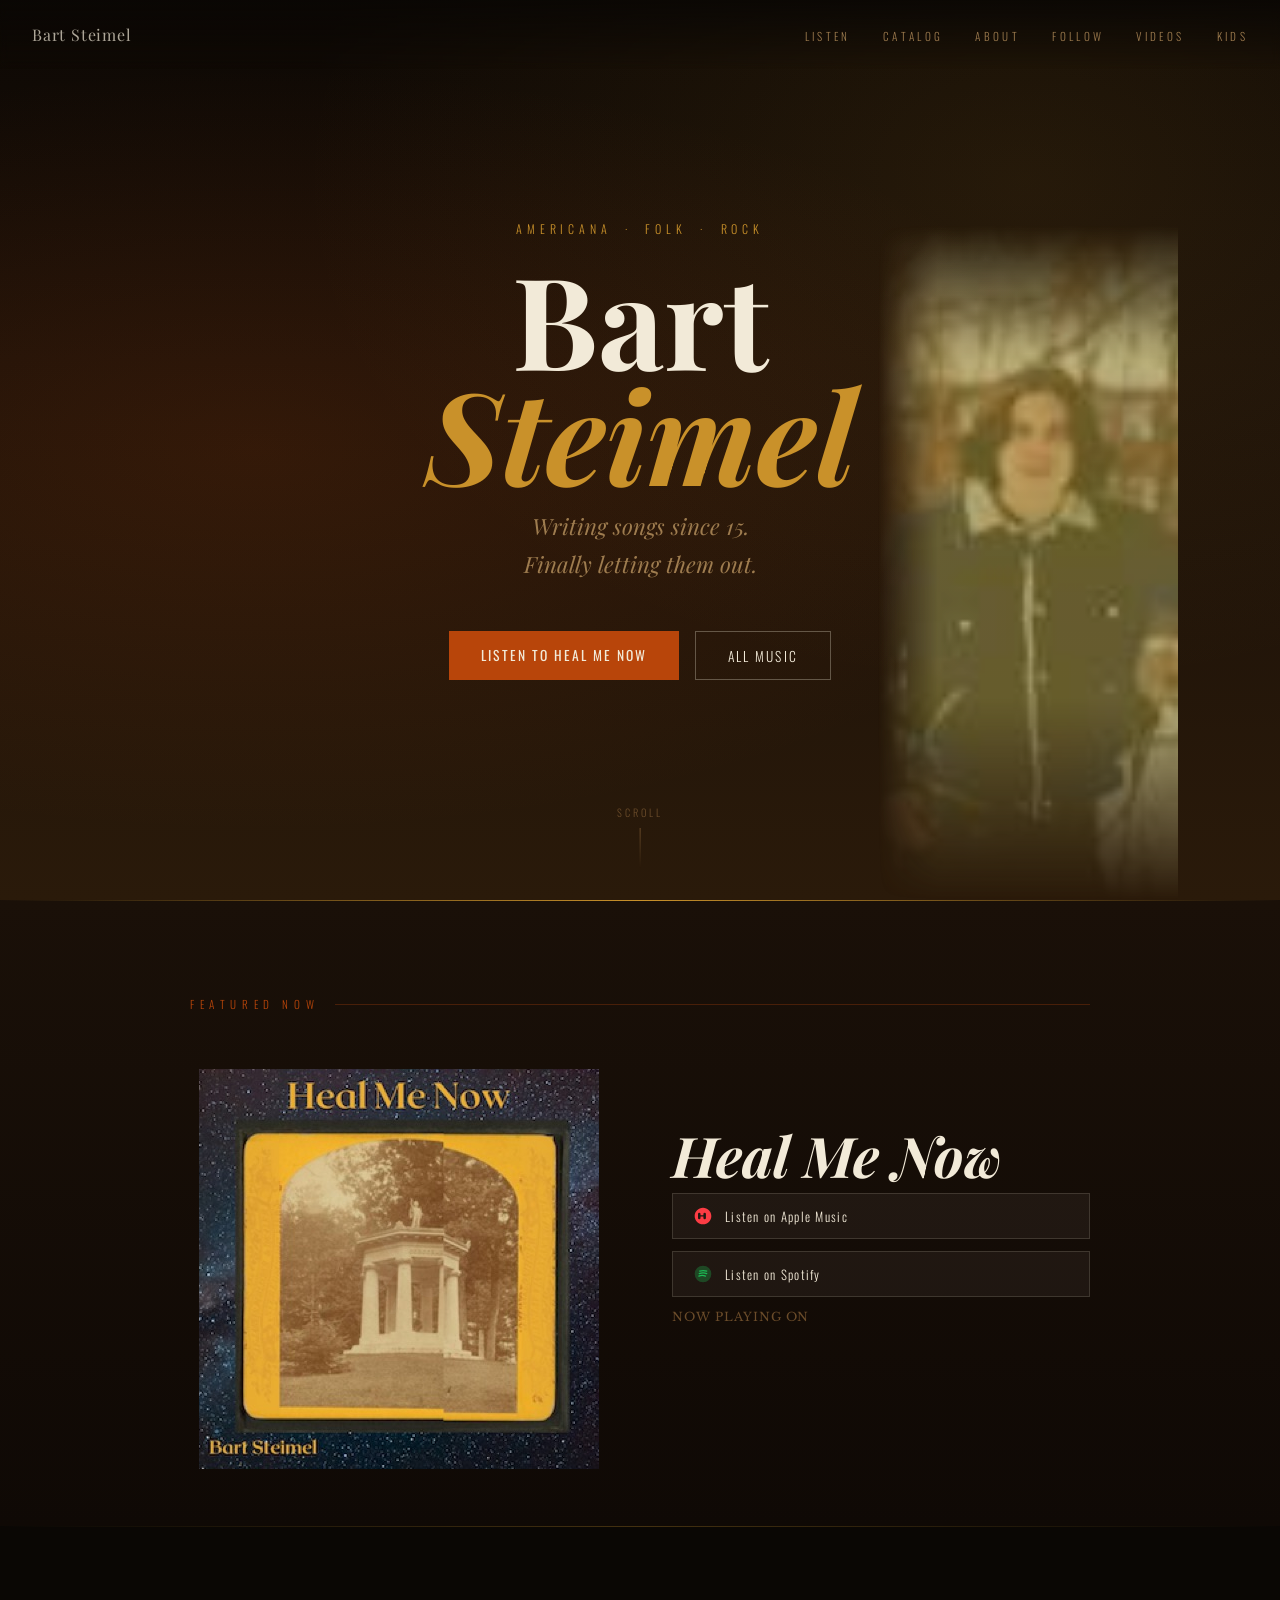
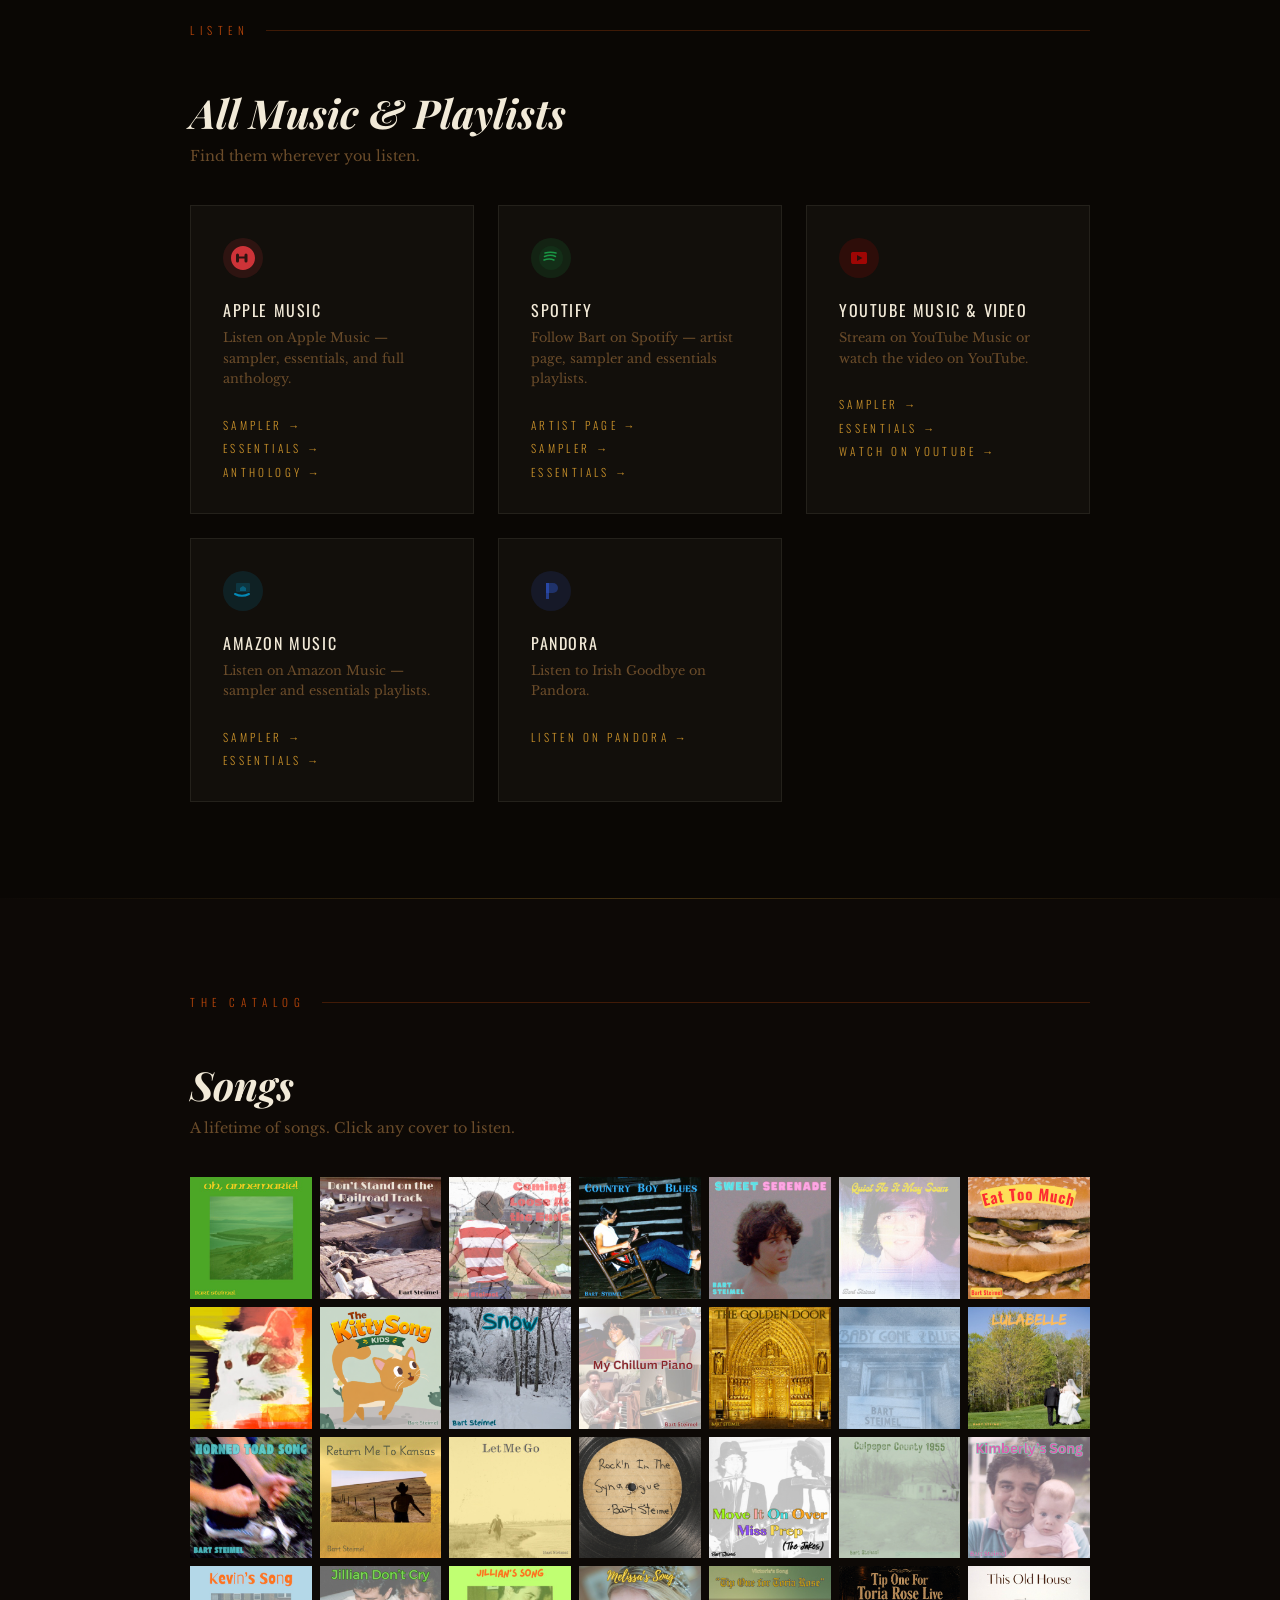
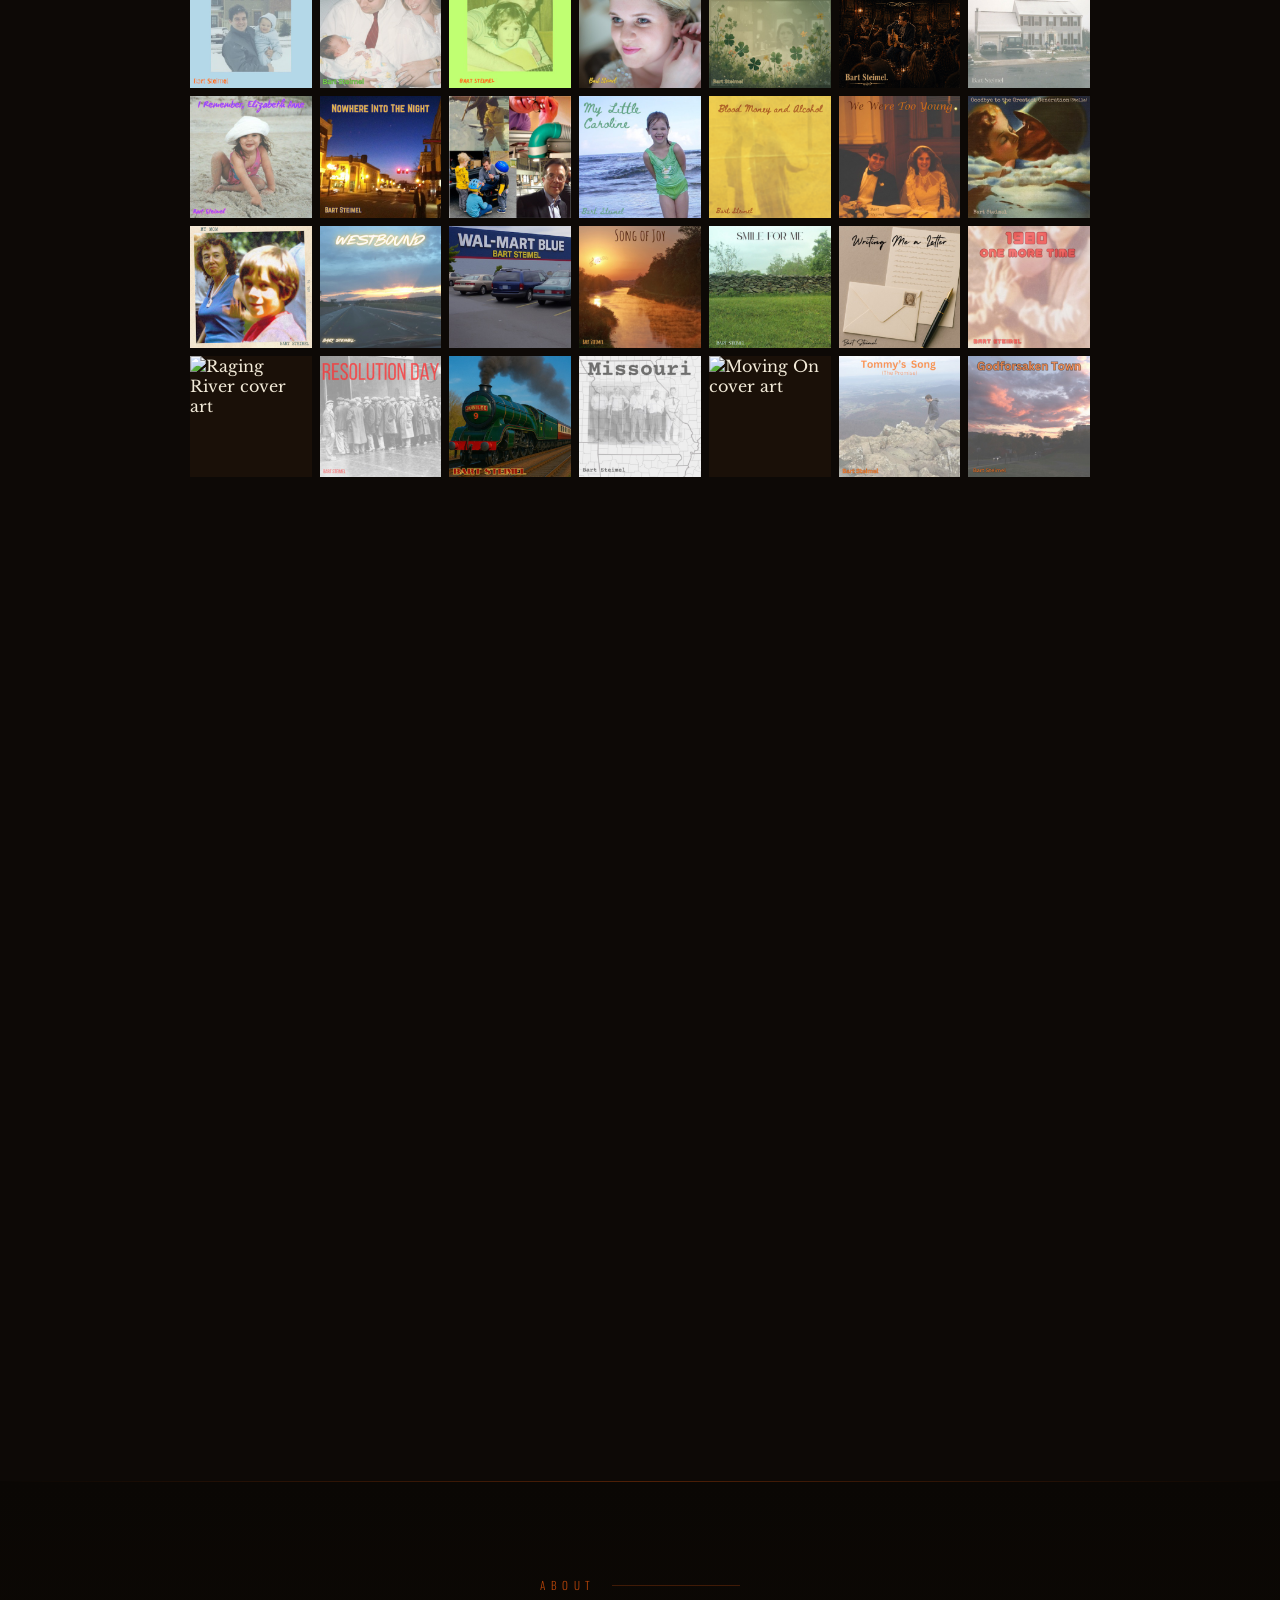
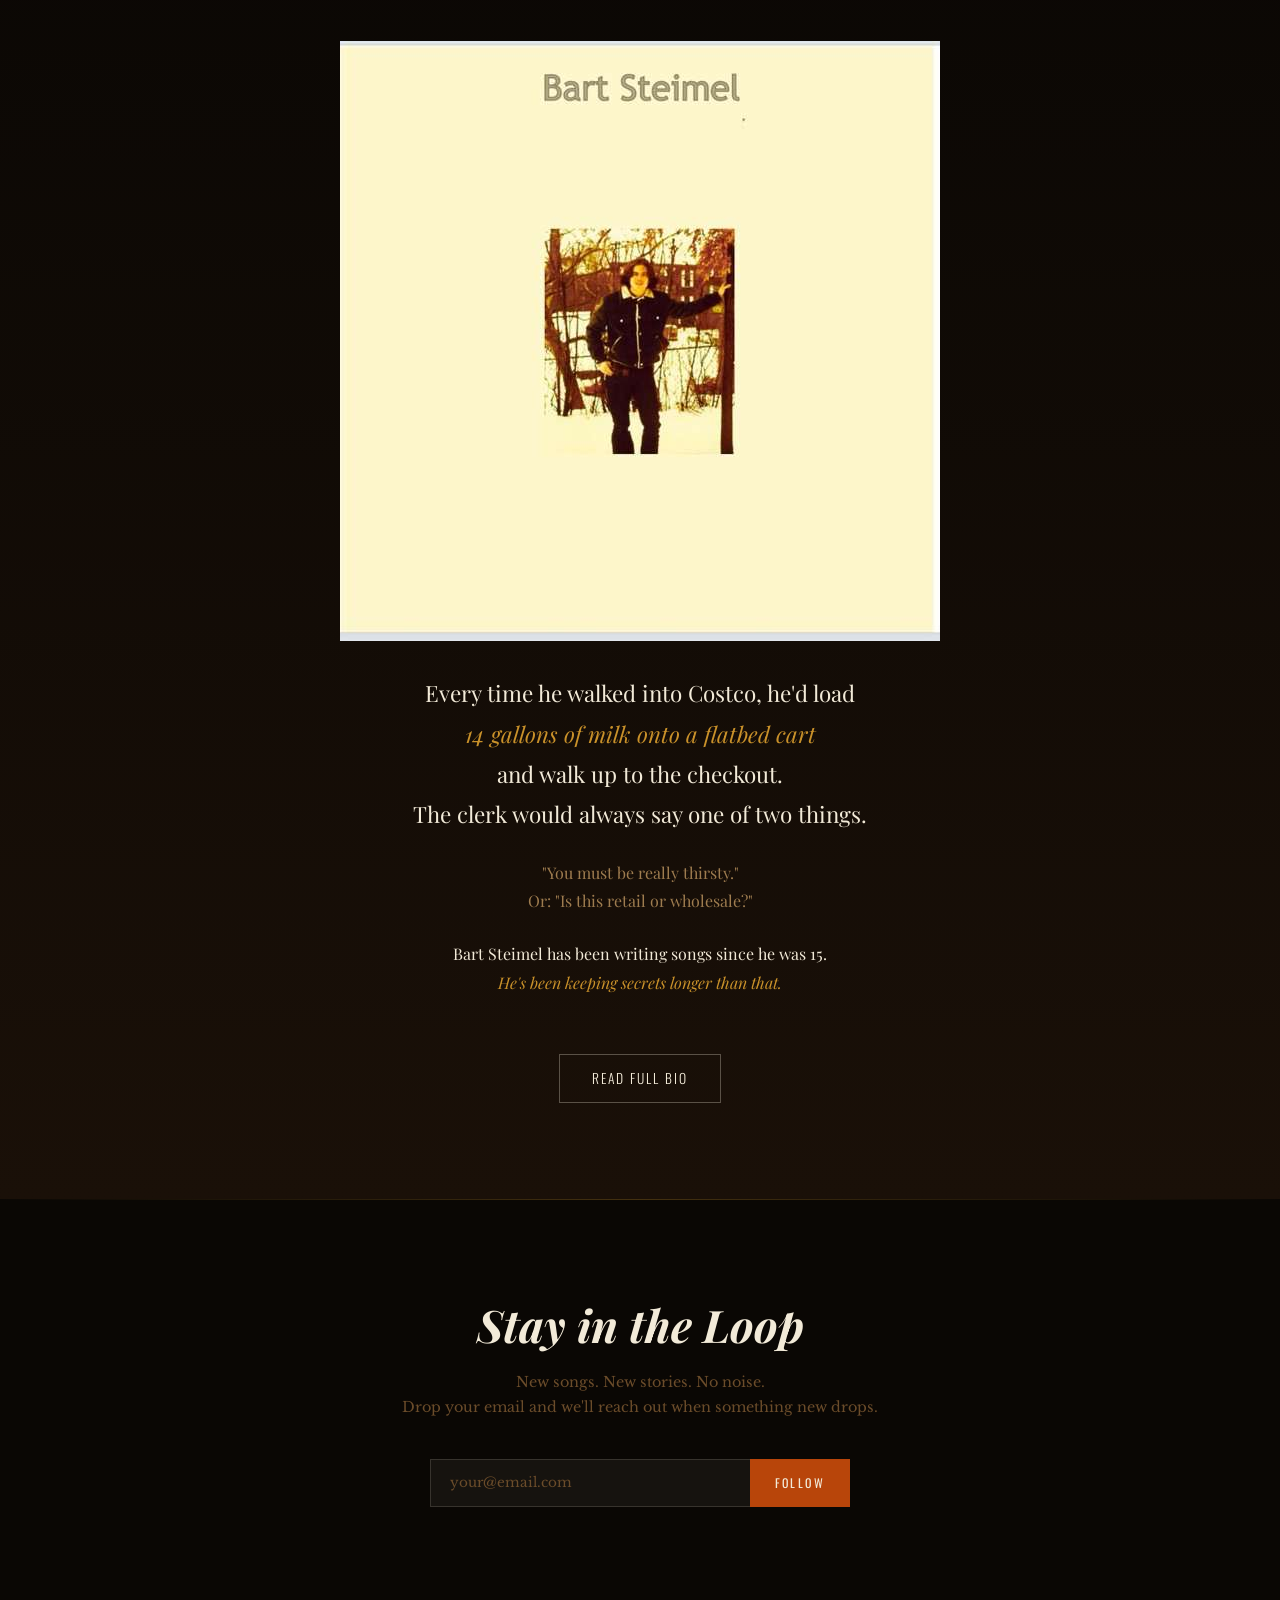
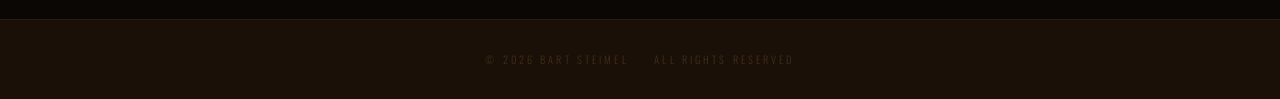
==== commit 02e46b64: "Featured: replace playlist button with embedded Spotify playlist widget" ====
--- a/index.html
+++ b/index.html
@@ -83,13 +83,10 @@
           Listen on Spotify
         </a>
         <!-- Playlist feature -->
-        <a href="https://open.spotify.com/playlist/4O8EYkfw9KlcsPiZzhKFB1?si=Gsud8C0ER36XPTbT16hjAQ" target="_blank" class="stream-btn" style="opacity:0.85;">
-          <svg style="width:20px;height:20px;" viewBox="0 0 24 24" fill="none" xmlns="http://www.w3.org/2000/svg">
-            <circle cx="12" cy="12" r="10" fill="#1DB954" opacity="0.3"/>
-            <path d="M7 14.5c2.5-1 5.5-1 8 0M7.5 11.5c3-1.2 6-1.2 9 0M8 8.5c2.8-.9 5.8-.9 8.5 0" stroke="#1DB954" stroke-width="1.5" stroke-linecap="round"/>
-          </svg>
-          Now on: Spotify Beautiful Acoustic
-        </a>
+        <div style="margin-top:0.5rem;">
+          <p style="font-size:0.75rem; color:var(--mid); margin:0 0 0.4rem; text-transform:uppercase; letter-spacing:0.08em;">Now playing on</p>
+          <iframe style="border-radius:8px;" src="https://open.spotify.com/embed/playlist/4O8EYkfw9KlcsPiZzhKFB1?utm_source=generator&theme=0" width="100%" height="80" frameBorder="0" allowfullscreen="" allow="autoplay; clipboard-write; encrypted-media; fullscreen; picture-in-picture" loading="lazy"></iframe>
+        </div>
       </div>
     </div>
 
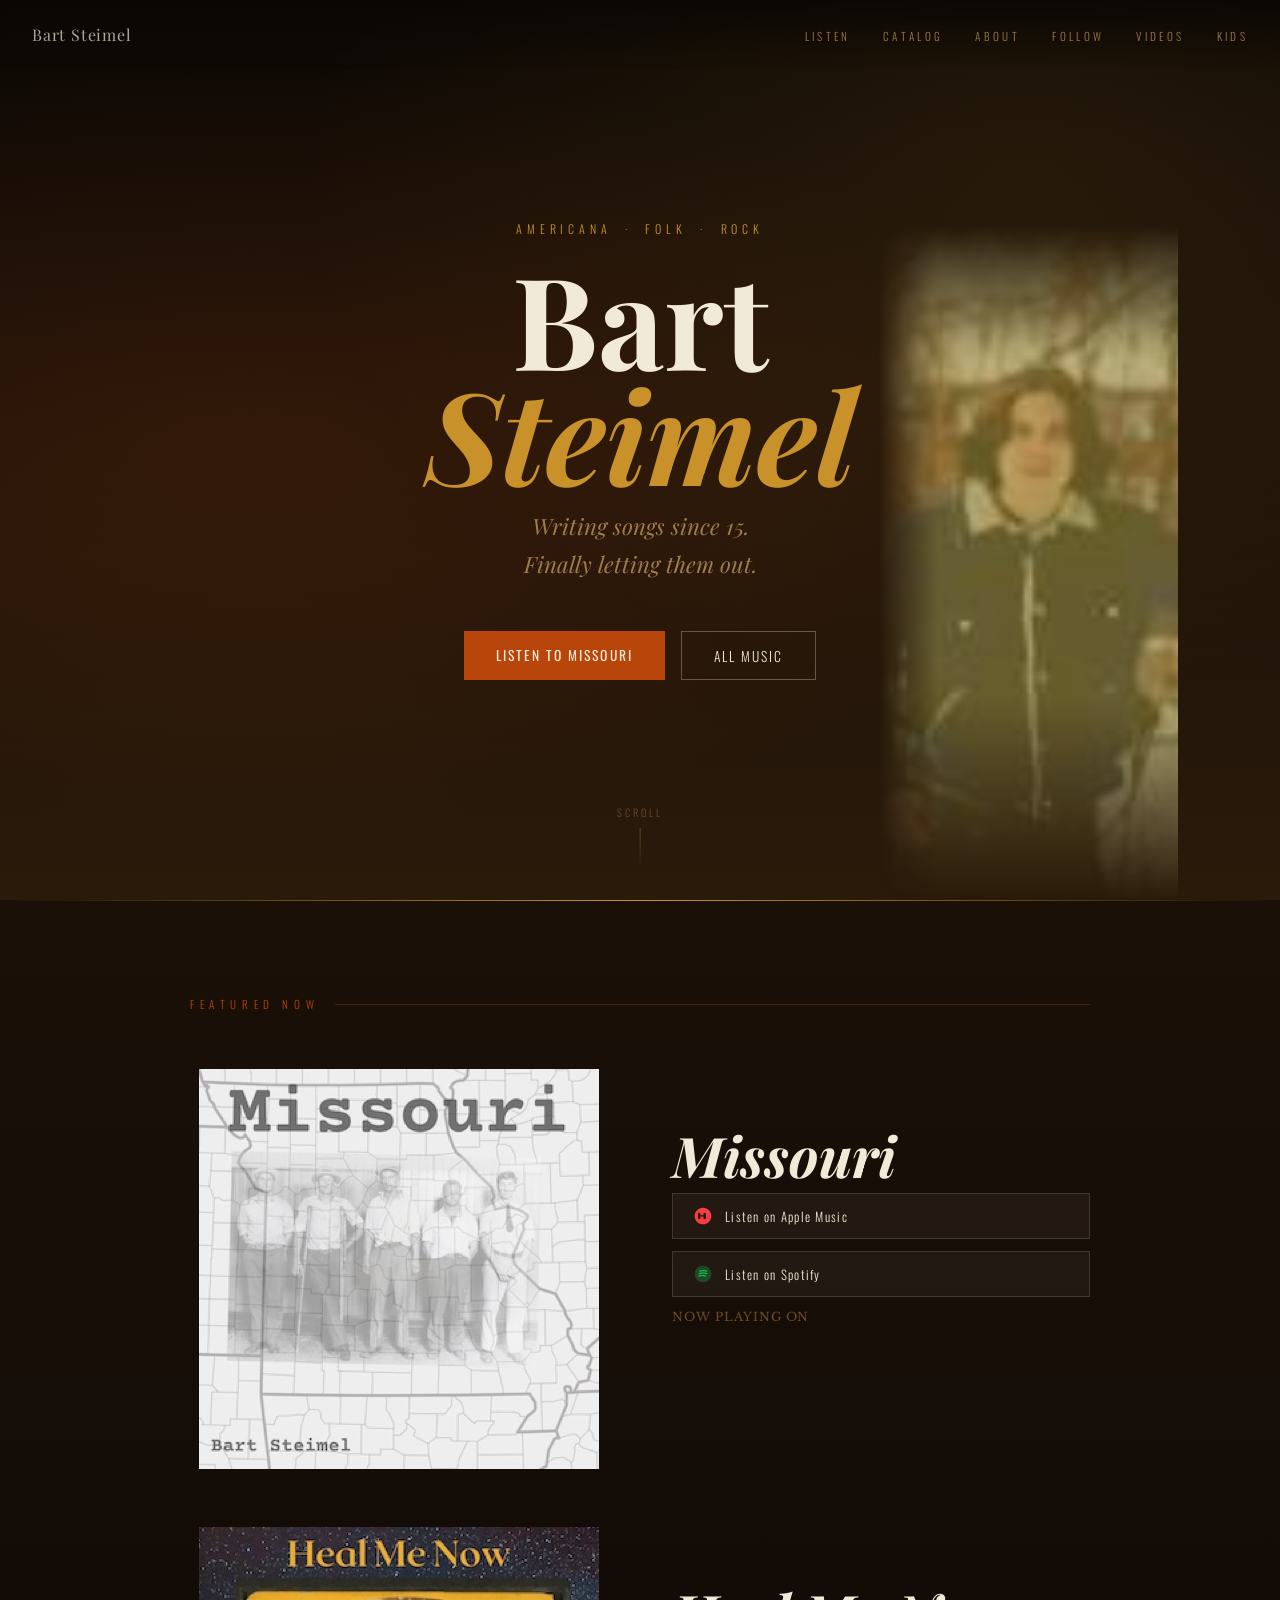
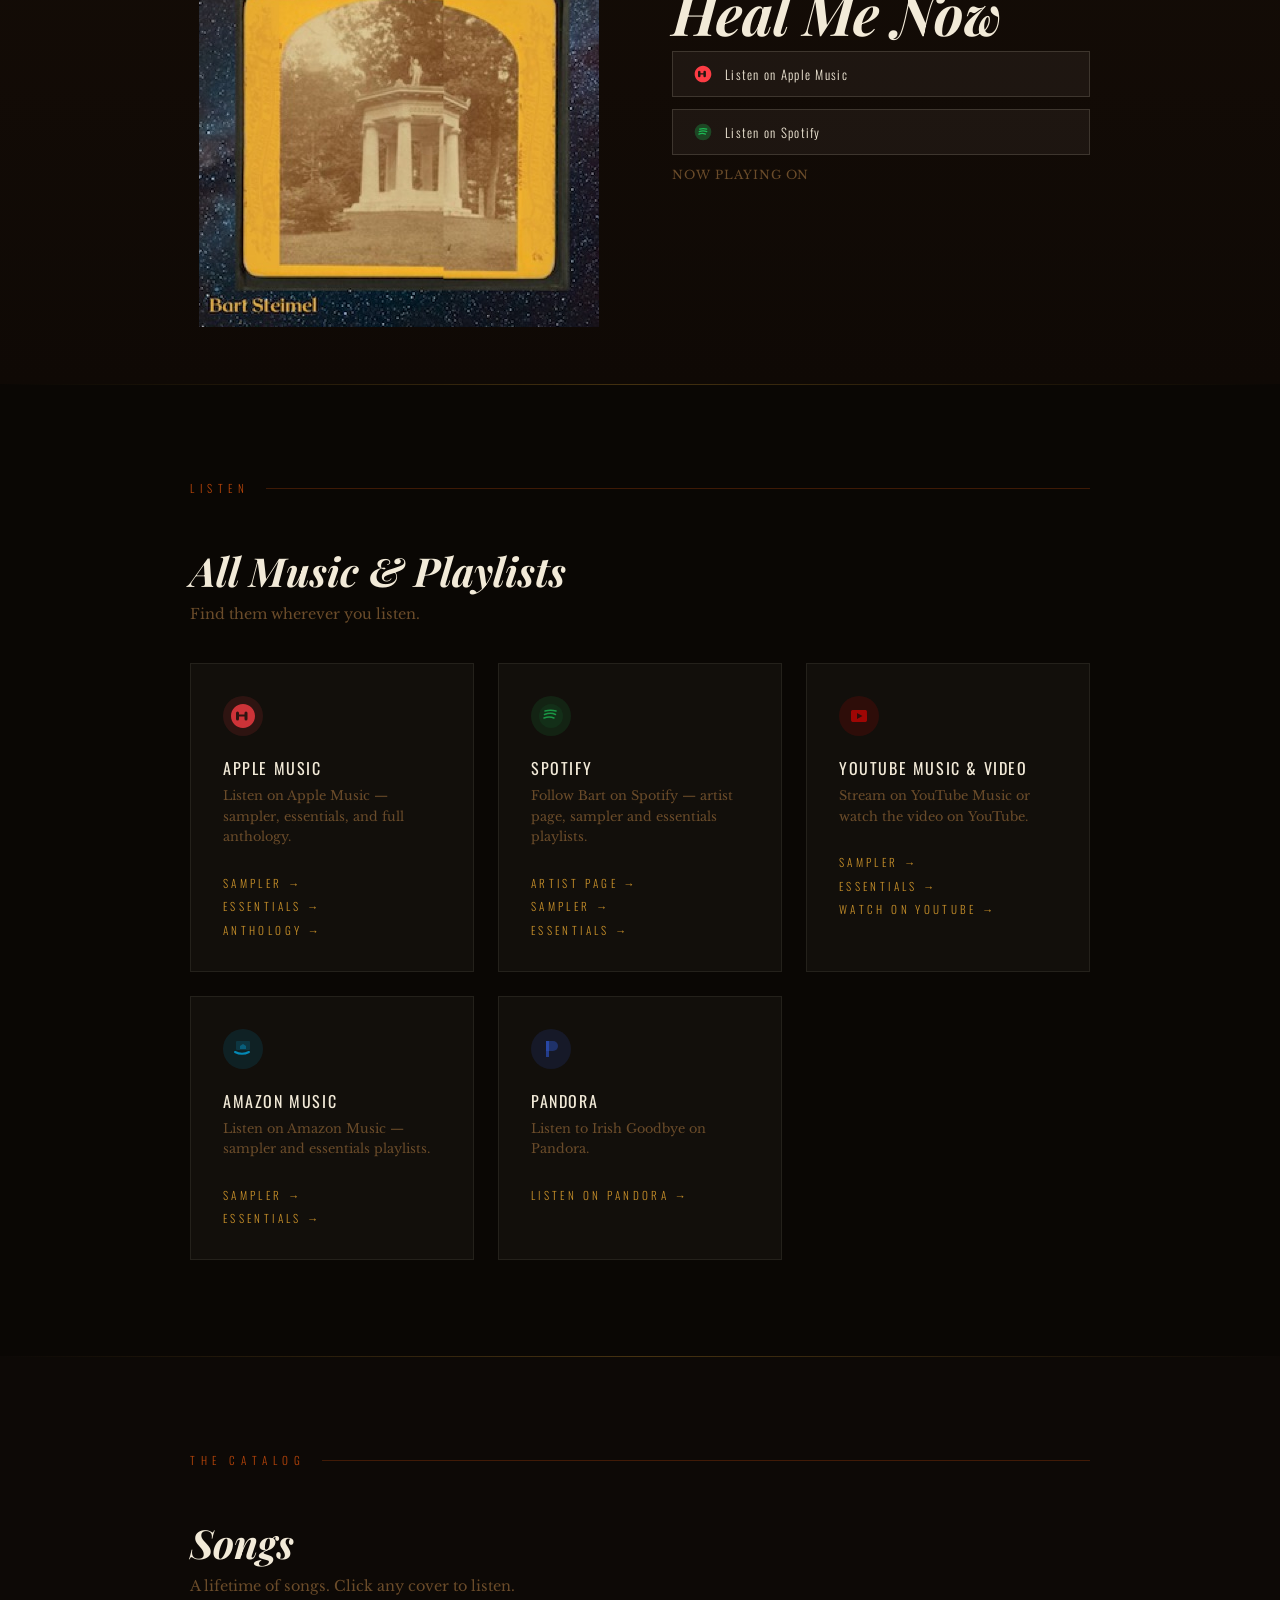
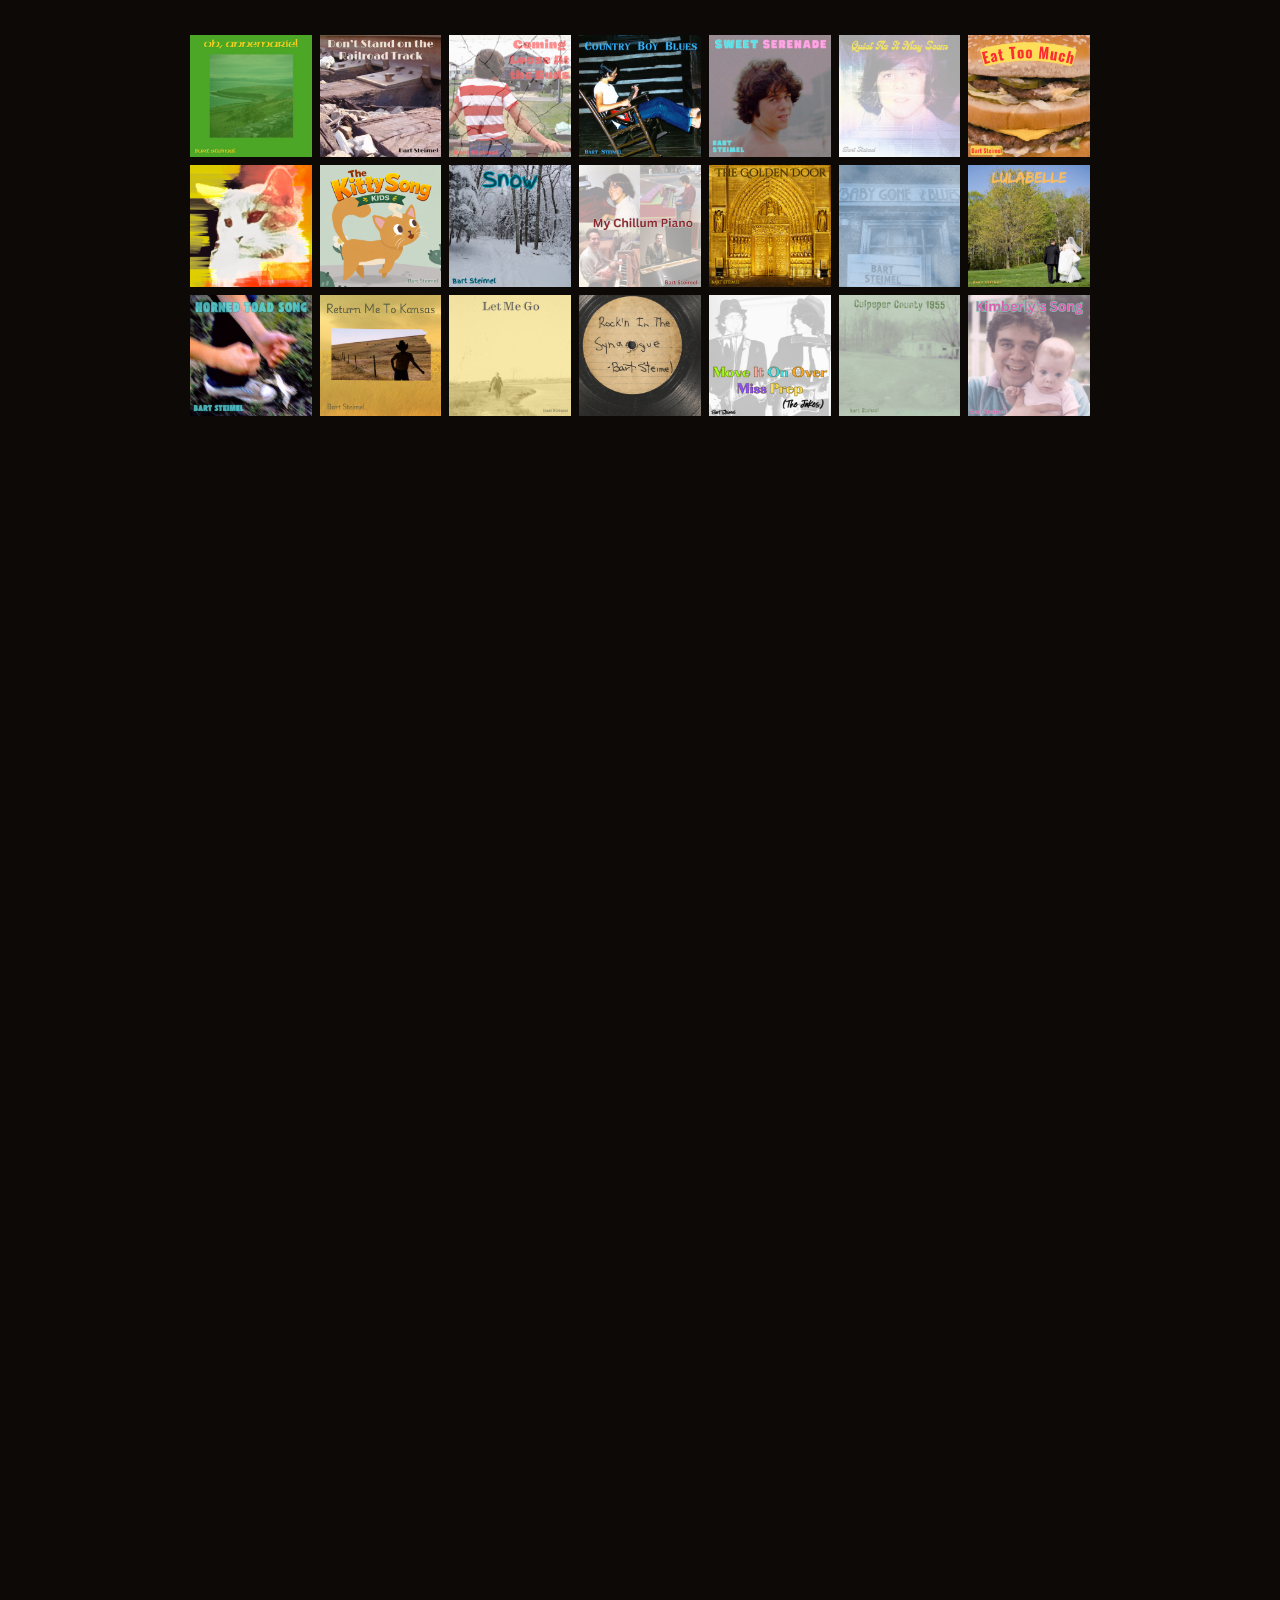
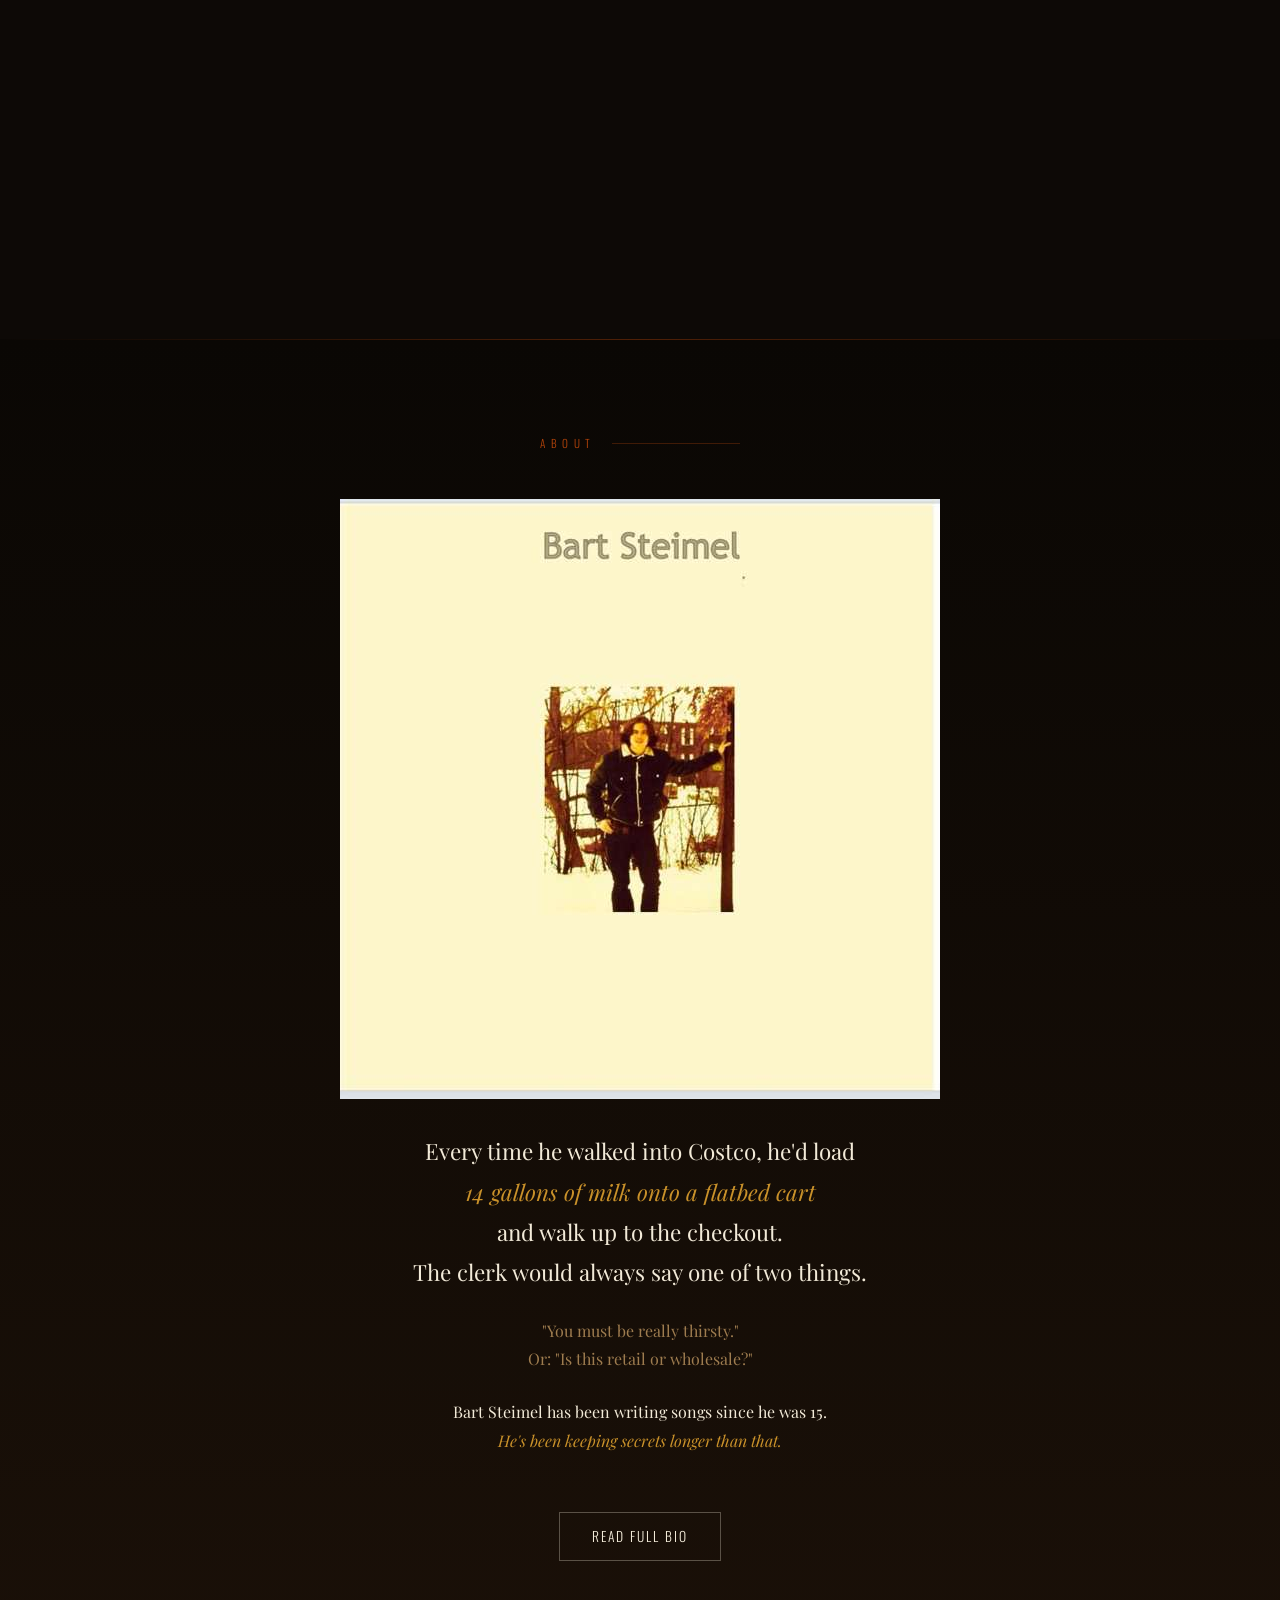
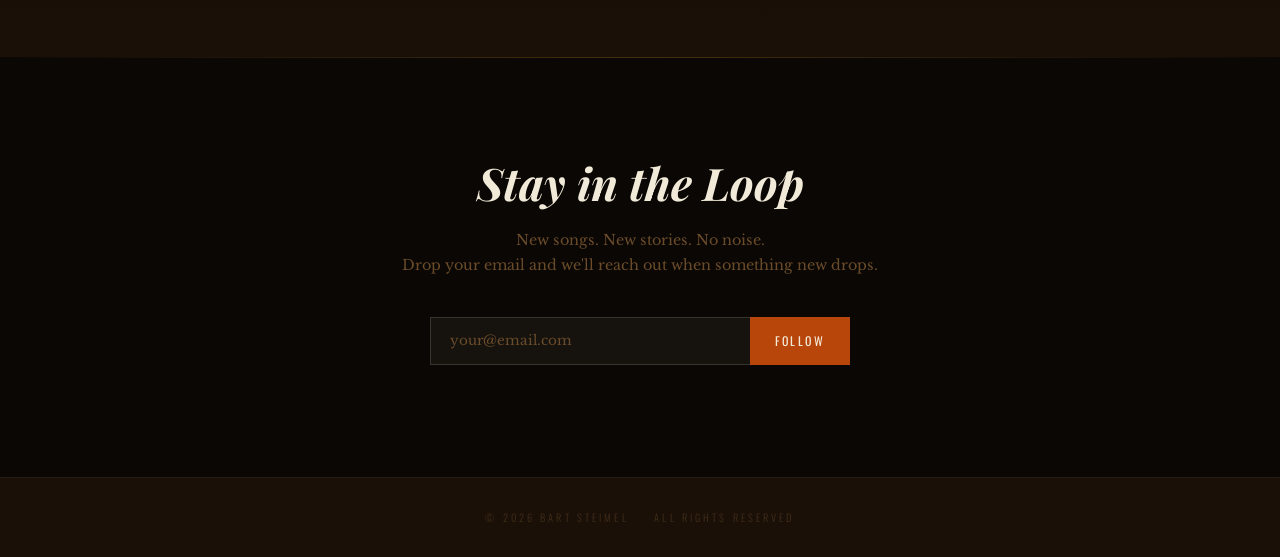
==== commit 4aab79c1: "Add Missouri as first Featured Now song, keep Heal Me Now second" ====
--- a/index.html
+++ b/index.html
@@ -37,7 +37,7 @@
   <h1 class="hero-name">Bart<br><em>Steimel</em></h1>
   <p class="hero-tagline">Writing songs since 15.<br>Finally letting them out.</p>
   <div class="hero-cta">
-    <a href="#featured" class="btn-primary">Listen to Heal Me Now</a>
+    <a href="#featured" class="btn-primary">Listen to Missouri</a>
     <a href="#listen" class="btn-outline">All Music</a>
   </div>
     <div style="
@@ -61,7 +61,39 @@
 <section class="featured" id="featured">
   <div class="section-container">
     <p class="section-label">Featured Now</p>
+
+    <!-- Missouri -->
     <div class="featured-card">
+      <div class="featured-art" style="background:none; border:none; padding:0; overflow:hidden;">
+        <img src="images/missouri.jpg" alt="Missouri cover art">
+      </div>
+      <div class="featured-info">
+        <h2 class="featured-title">Missouri</h2>
+        <!-- Apple Music -->
+        <a href="https://music.apple.com/us/album/missouri/1850355405?i=1850355406" target="_blank" class="stream-btn">
+          <svg style="width:20px;height:20px;" viewBox="0 0 24 24" fill="none" xmlns="http://www.w3.org/2000/svg">
+            <path d="M12 2C6.477 2 2 6.477 2 12s4.477 10 10 10 10-4.477 10-10S17.523 2 12 2zm3.5 7.5v5a1.5 1.5 0 01-3 0v-2H9v2a1.5 1.5 0 01-3 0v-5a1.5 1.5 0 013 0v1.5h3.5V9.5a1.5 1.5 0 013 0z" fill="#fc3c44"/>
+          </svg>
+          Listen on Apple Music
+        </a>
+        <!-- Spotify -->
+        <a href="https://open.spotify.com/track/1kYZXRw2McydBpCJTUyc21?si=be0476aef5654242" target="_blank" class="stream-btn">
+          <svg style="width:20px;height:20px;" viewBox="0 0 24 24" fill="none" xmlns="http://www.w3.org/2000/svg">
+            <circle cx="12" cy="12" r="10" fill="#1DB954" opacity="0.3"/>
+            <path d="M7 14.5c2.5-1 5.5-1 8 0M7.5 11.5c3-1.2 6-1.2 9 0M8 8.5c2.8-.9 5.8-.9 8.5 0" stroke="#1DB954" stroke-width="1.5" stroke-linecap="round"/>
+          </svg>
+          Listen on Spotify
+        </a>
+        <!-- Playlist feature -->
+        <div style="margin-top:0.5rem;">
+          <p style="font-size:0.75rem; color:var(--mid); margin:0 0 0.4rem; text-transform:uppercase; letter-spacing:0.08em;">Now playing on</p>
+          <iframe style="border-radius:8px;" src="https://open.spotify.com/embed/playlist/3l8dUSyYOVP9KNHdJxHgqD?utm_source=generator&theme=0" width="100%" height="80" frameBorder="0" allowfullscreen="" allow="autoplay; clipboard-write; encrypted-media; fullscreen; picture-in-picture" loading="lazy"></iframe>
+        </div>
+      </div>
+    </div>
+
+    <!-- Heal Me Now -->
+    <div class="featured-card" style="margin-top:2.5rem;">
       <div class="featured-art" style="background:none; border:none; padding:0; overflow:hidden;">
         <img src="images/heal-me-now.jpg" alt="Heal Me Now cover art">
       </div>
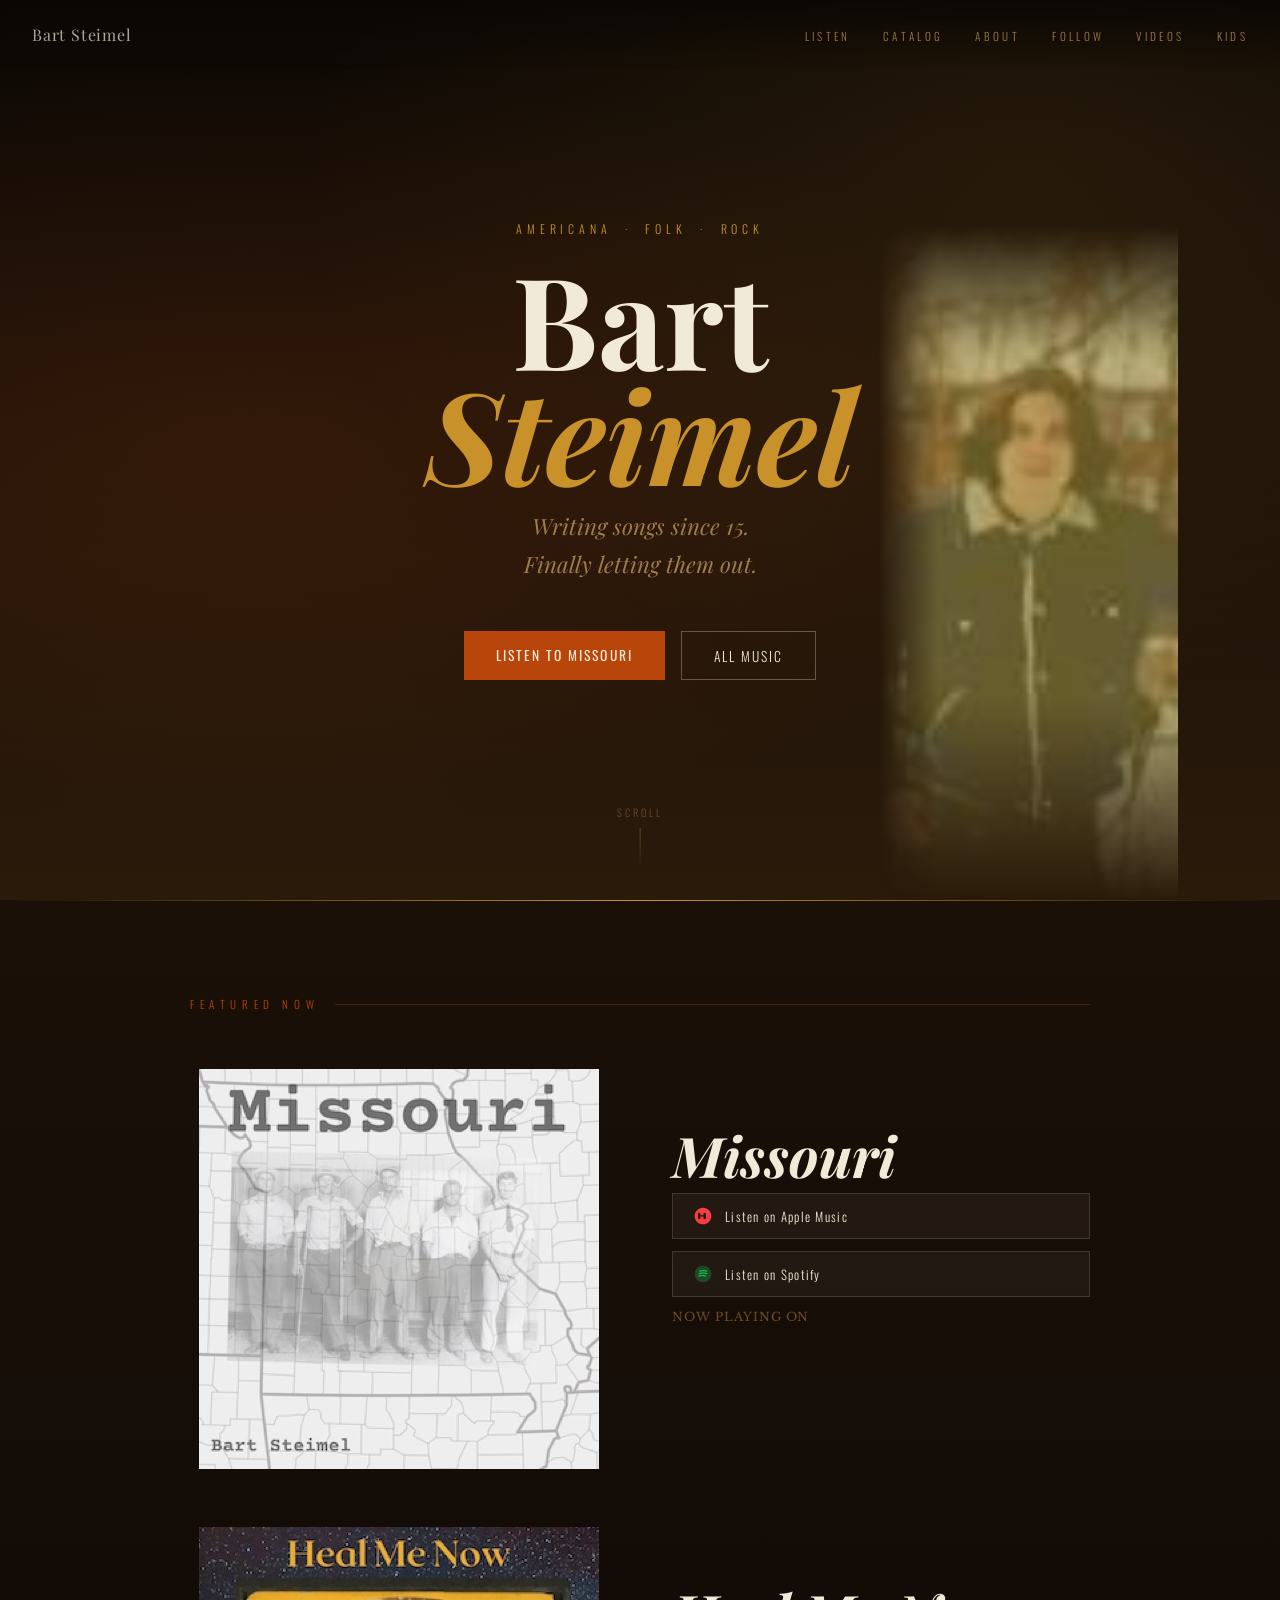
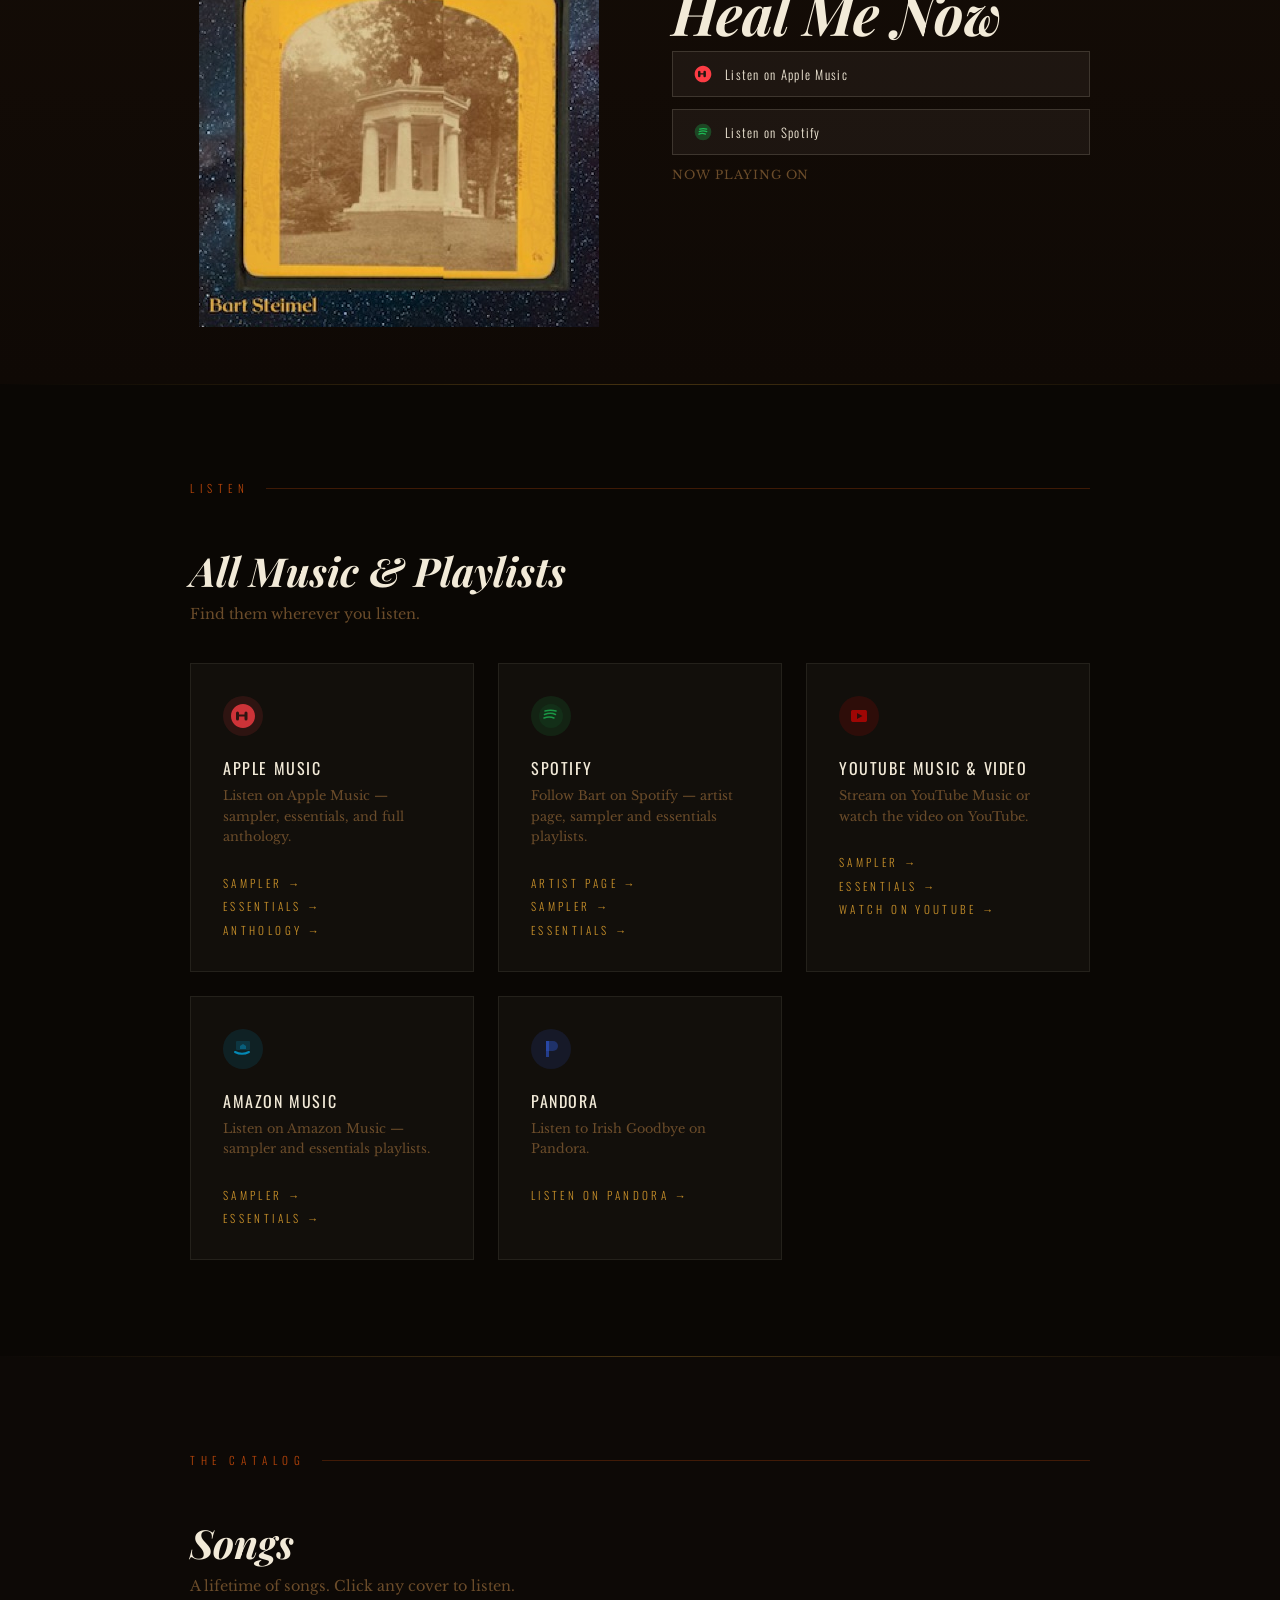
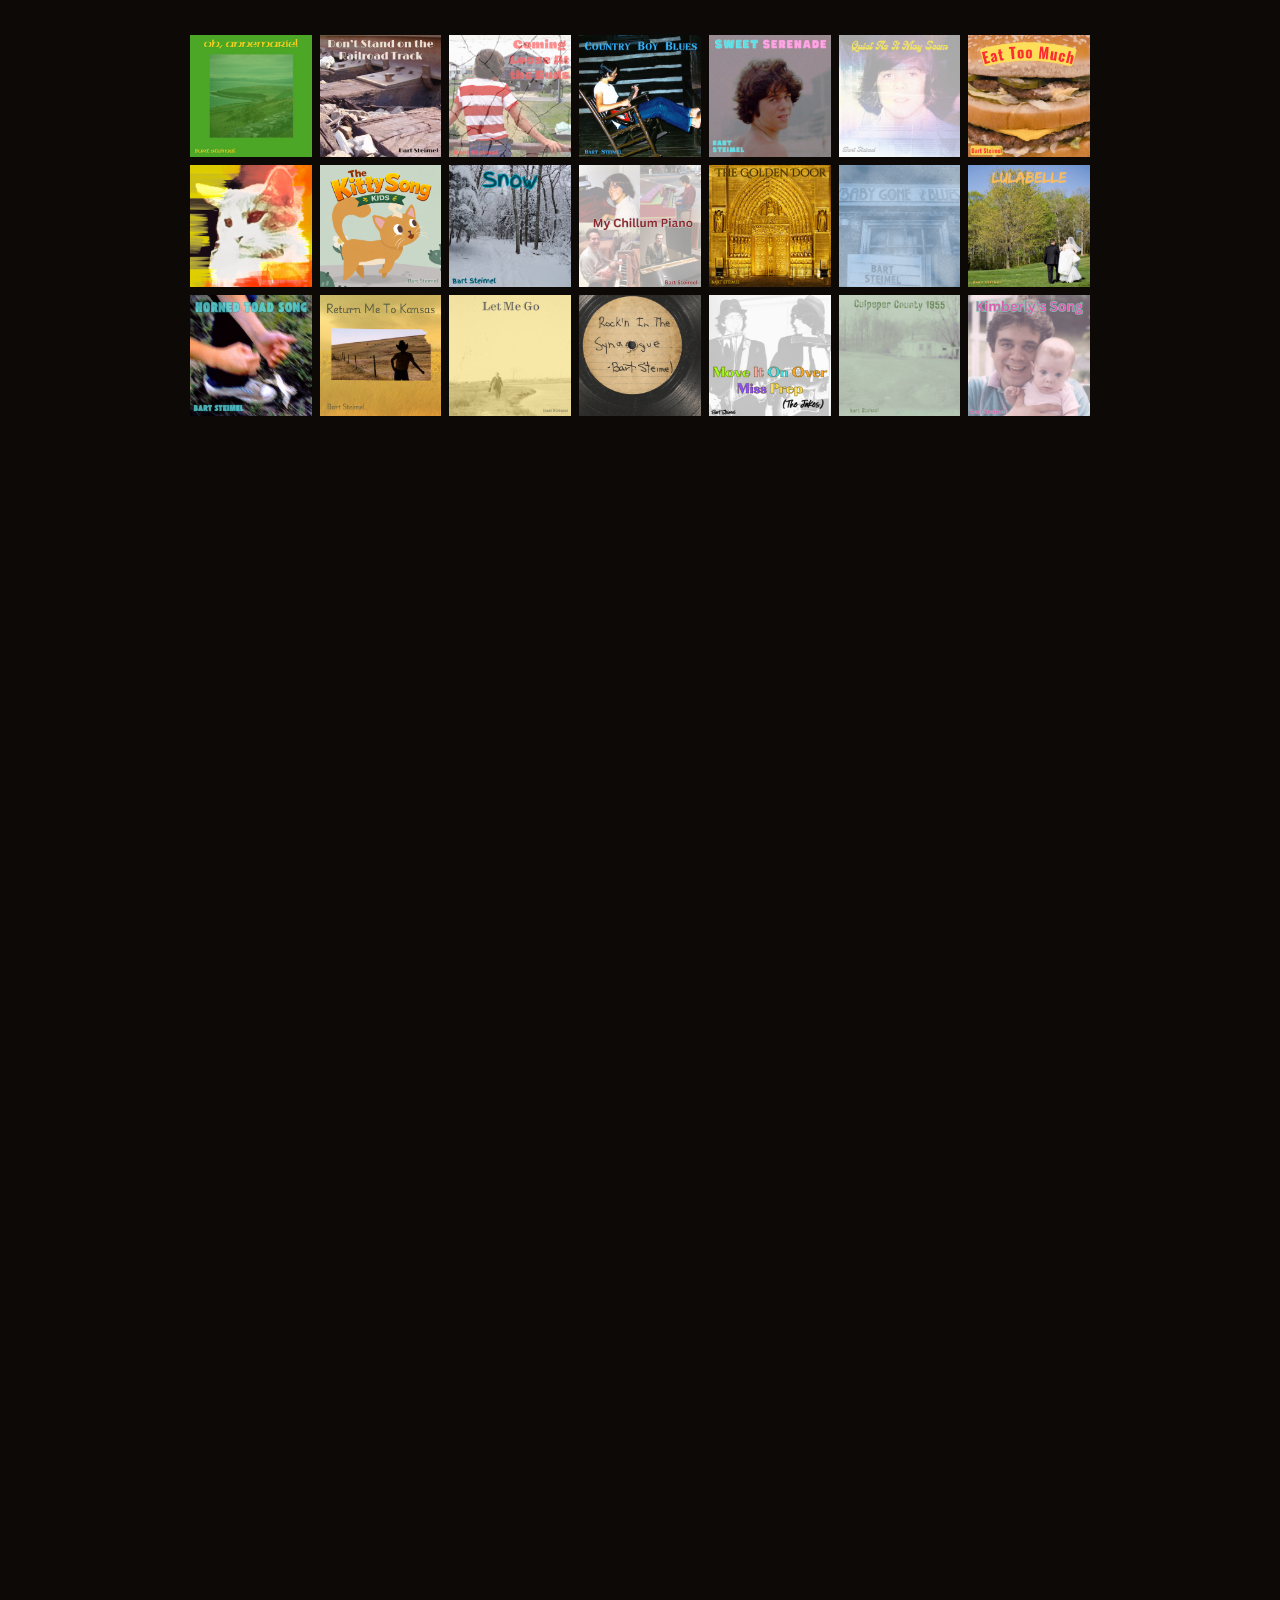
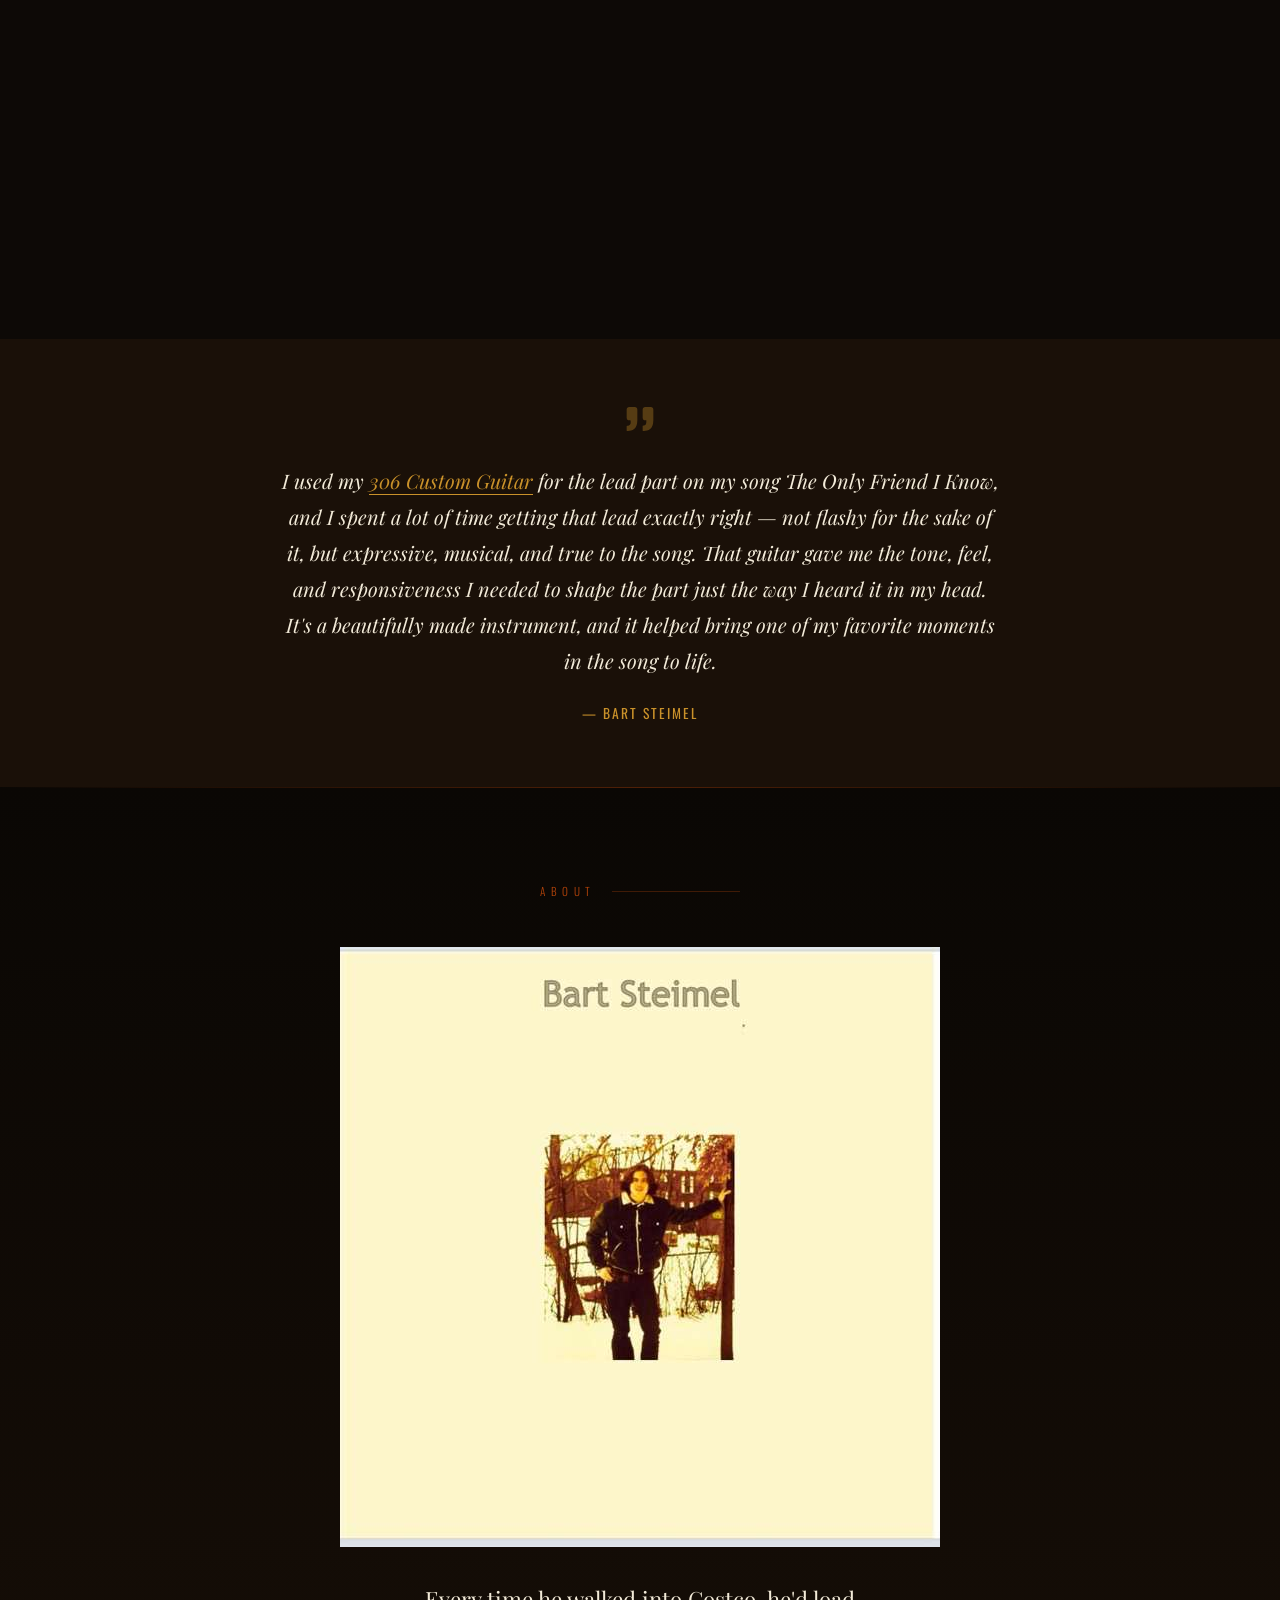
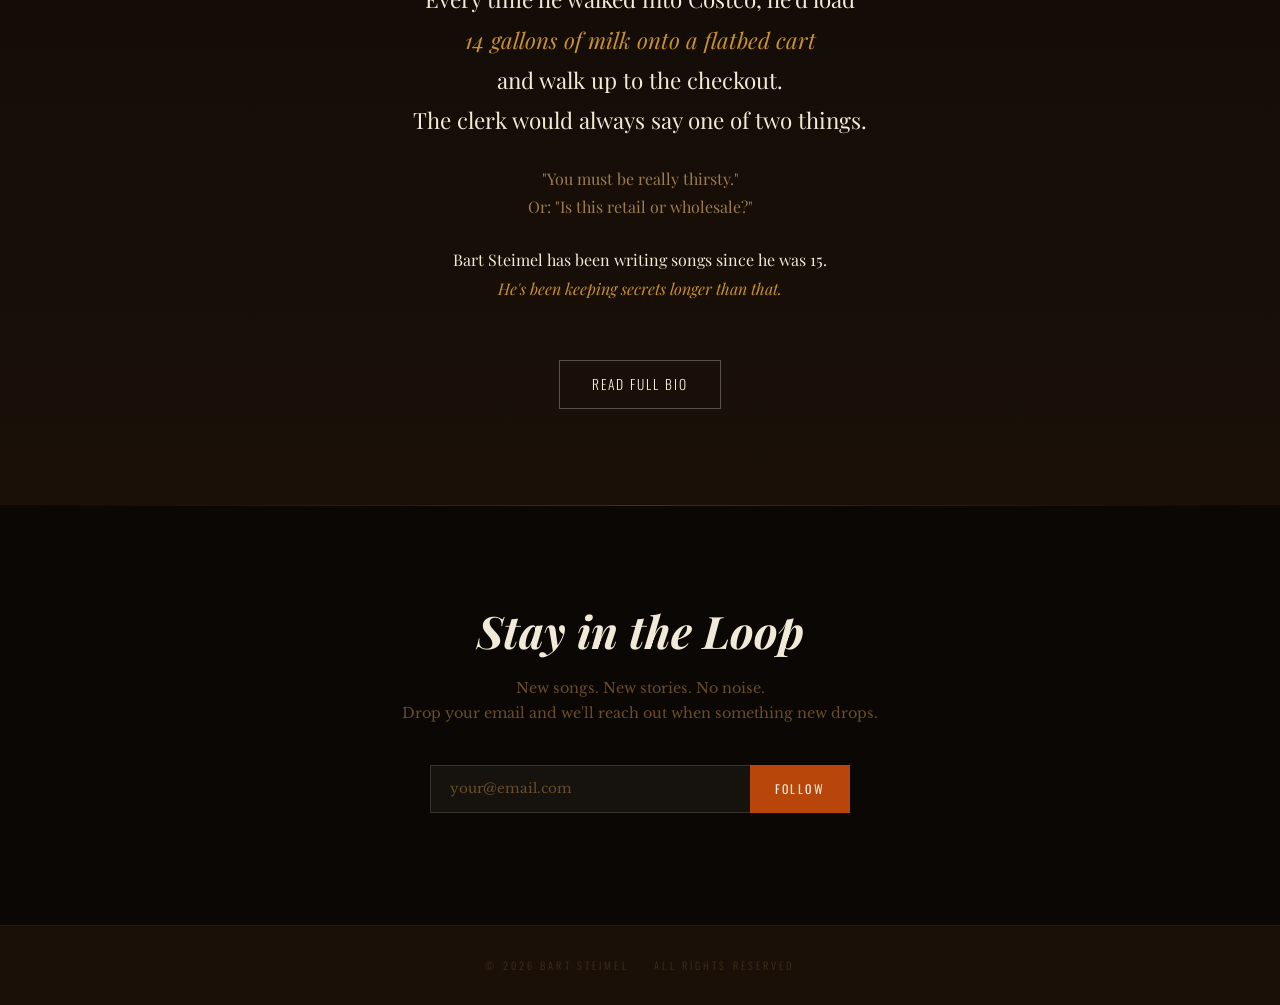
==== commit e916e6b5: "Add 306 Custom Guitar testimonial quote section" ====
--- a/index.html
+++ b/index.html
@@ -246,6 +246,19 @@
     </div>
   </div>
 
+<!-- 306 CUSTOM GUITAR QUOTE -->
+<section style="background:var(--dark, #1a1612); padding:4rem 1.5rem; text-align:center;">
+  <div style="max-width:720px; margin:0 auto;">
+    <svg style="width:32px; height:32px; opacity:0.35; margin-bottom:1.5rem;" viewBox="0 0 24 24" fill="var(--gold, #c9a84c)" xmlns="http://www.w3.org/2000/svg">
+      <path d="M3 21c3 0 7-1 7-8V5c0-1.25-.756-2.017-2-2H4c-1.25 0-2 .75-2 1.972V11c0 1.25.75 2 2 2 1 0 1 0 1 1v1c0 1-1 2-2 2s-1 .008-1 1.031V20c0 1 0 1 1 1zm12 0c3 0 7-1 7-8V5c0-1.25-.757-2.017-2-2h-4c-1.25 0-2 .75-2 1.972V11c0 1.25.75 2 2 2h.75c0 2.25.25 4-2.75 4v3c0 1 0 1 1 1z"/>
+    </svg>
+    <p style="font-family:'Playfair Display',serif; font-size:clamp(1rem,2.5vw,1.25rem); font-style:italic; color:var(--cream, #f0e6d3); line-height:1.8; margin:0 0 1.5rem;">
+      I used my <a href="https://306customs.com/" target="_blank" style="color:var(--gold, #c9a84c); text-decoration:none; border-bottom:1px solid currentColor;">306 Custom Guitar</a> for the lead part on my song <em>The Only Friend I Know</em>, and I spent a lot of time getting that lead exactly right — not flashy for the sake of it, but expressive, musical, and true to the song. That guitar gave me the tone, feel, and responsiveness I needed to shape the part just the way I heard it in my head. It's a beautifully made instrument, and it helped bring one of my favorite moments in the song to life.
+    </p>
+    <p style="font-family:'Oswald',sans-serif; font-weight:400; font-size:0.85rem; letter-spacing:0.15em; text-transform:uppercase; color:var(--gold, #c9a84c);">— Bart Steimel</p>
+  </div>
+</section>
+
 <!-- BIO -->
 <section class="bio" id="bio">
   <div class="bio-inner">
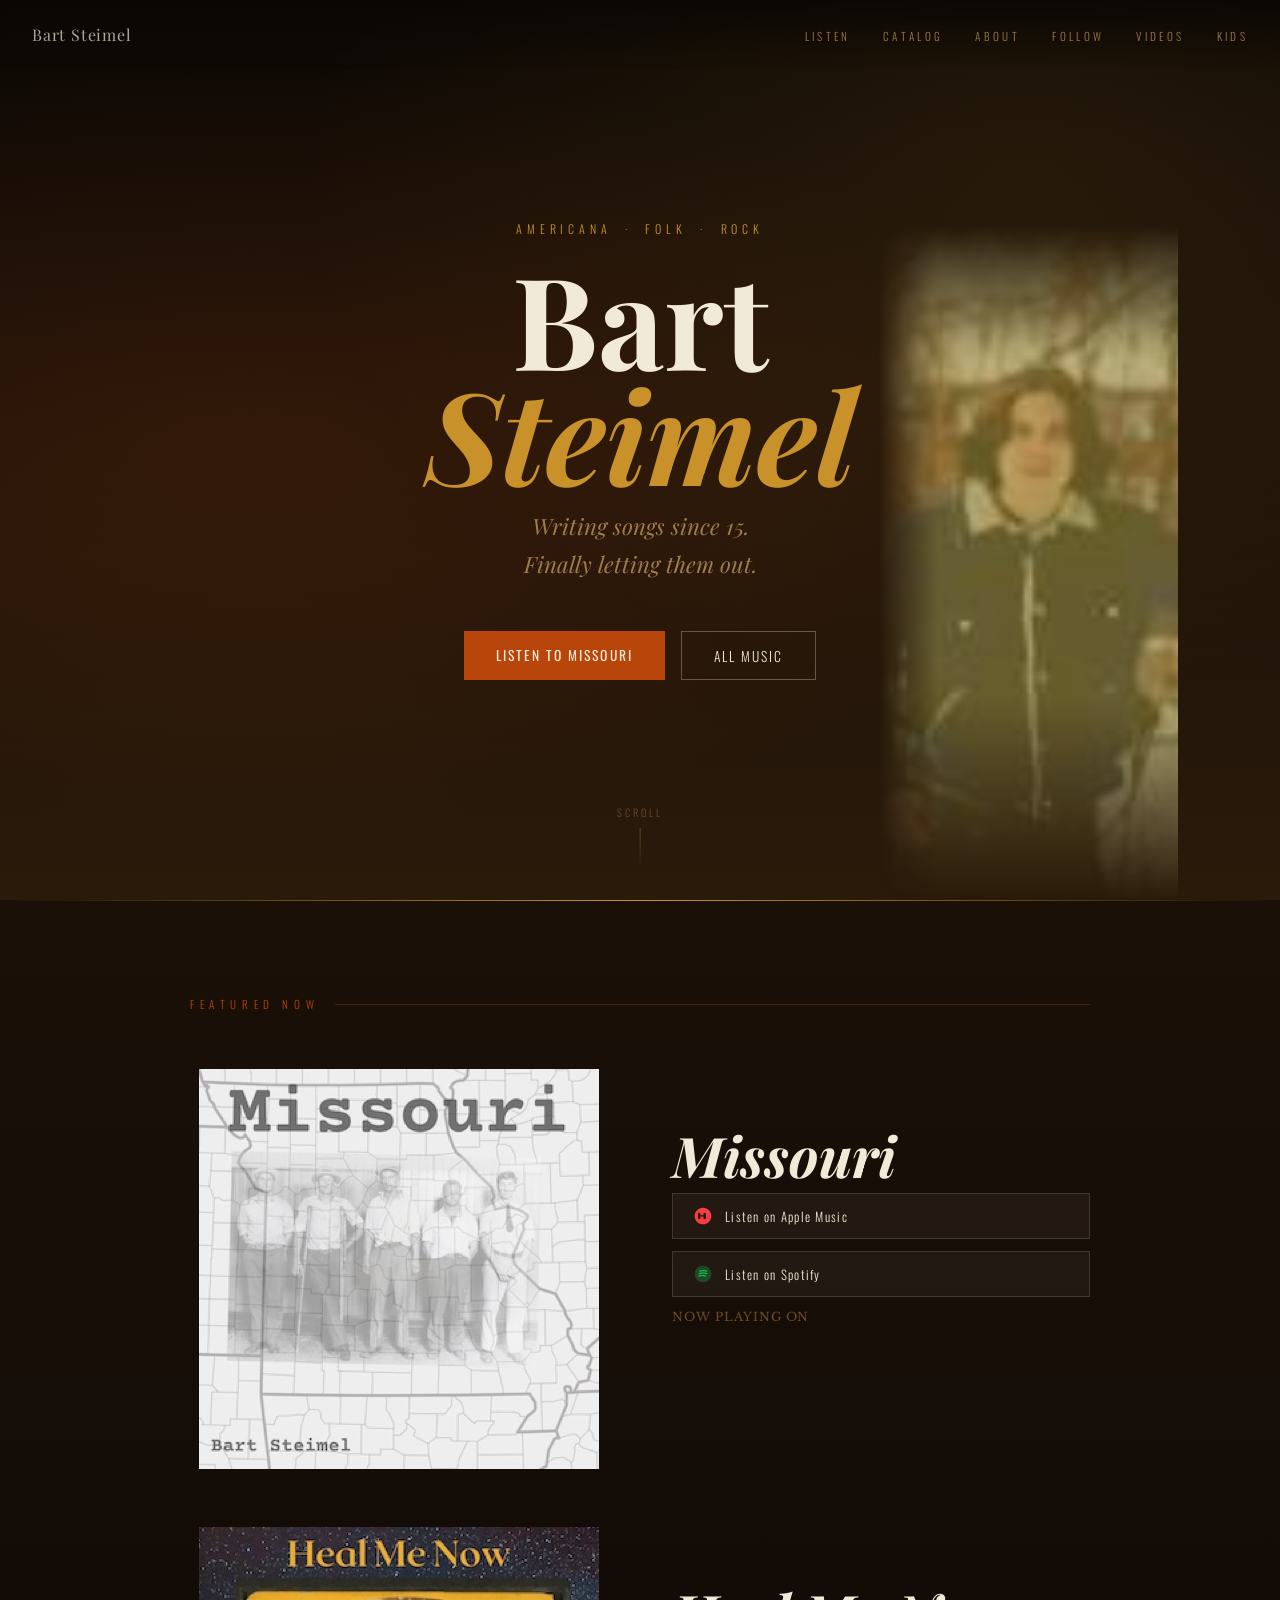
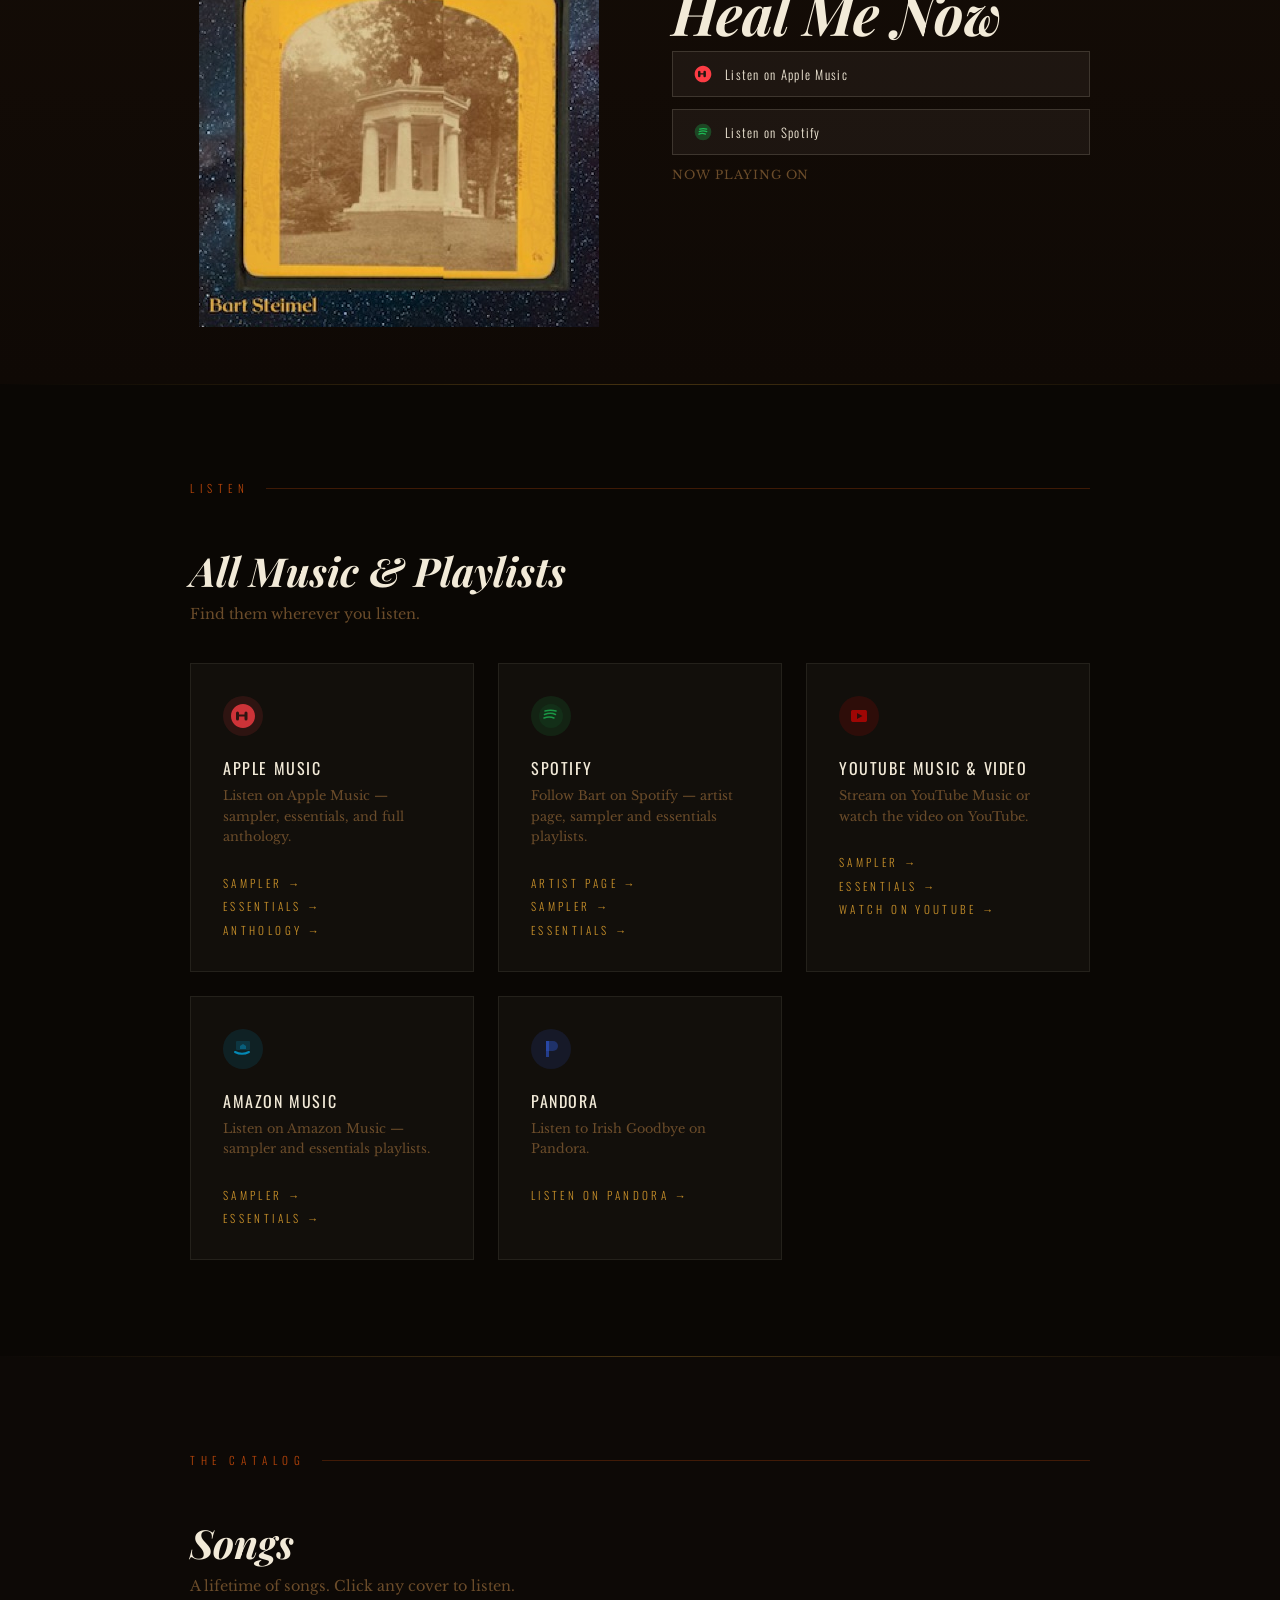
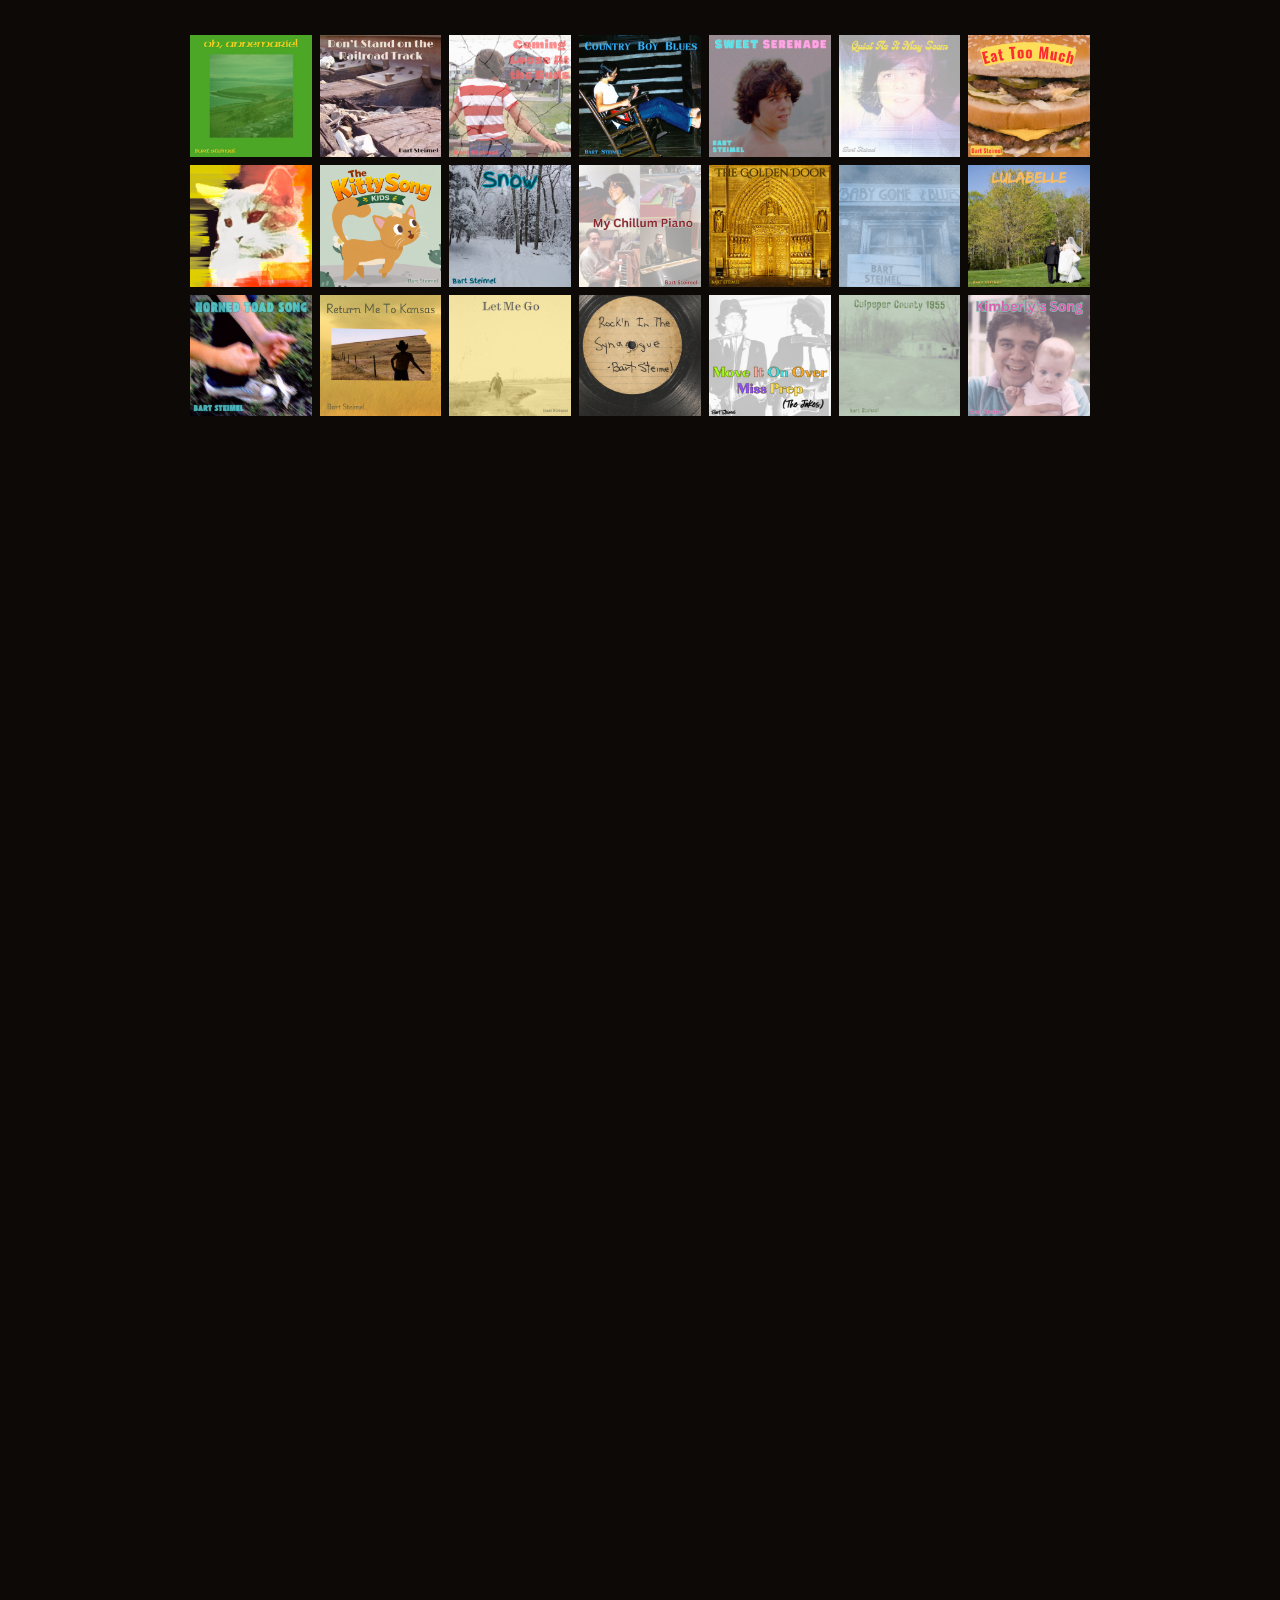
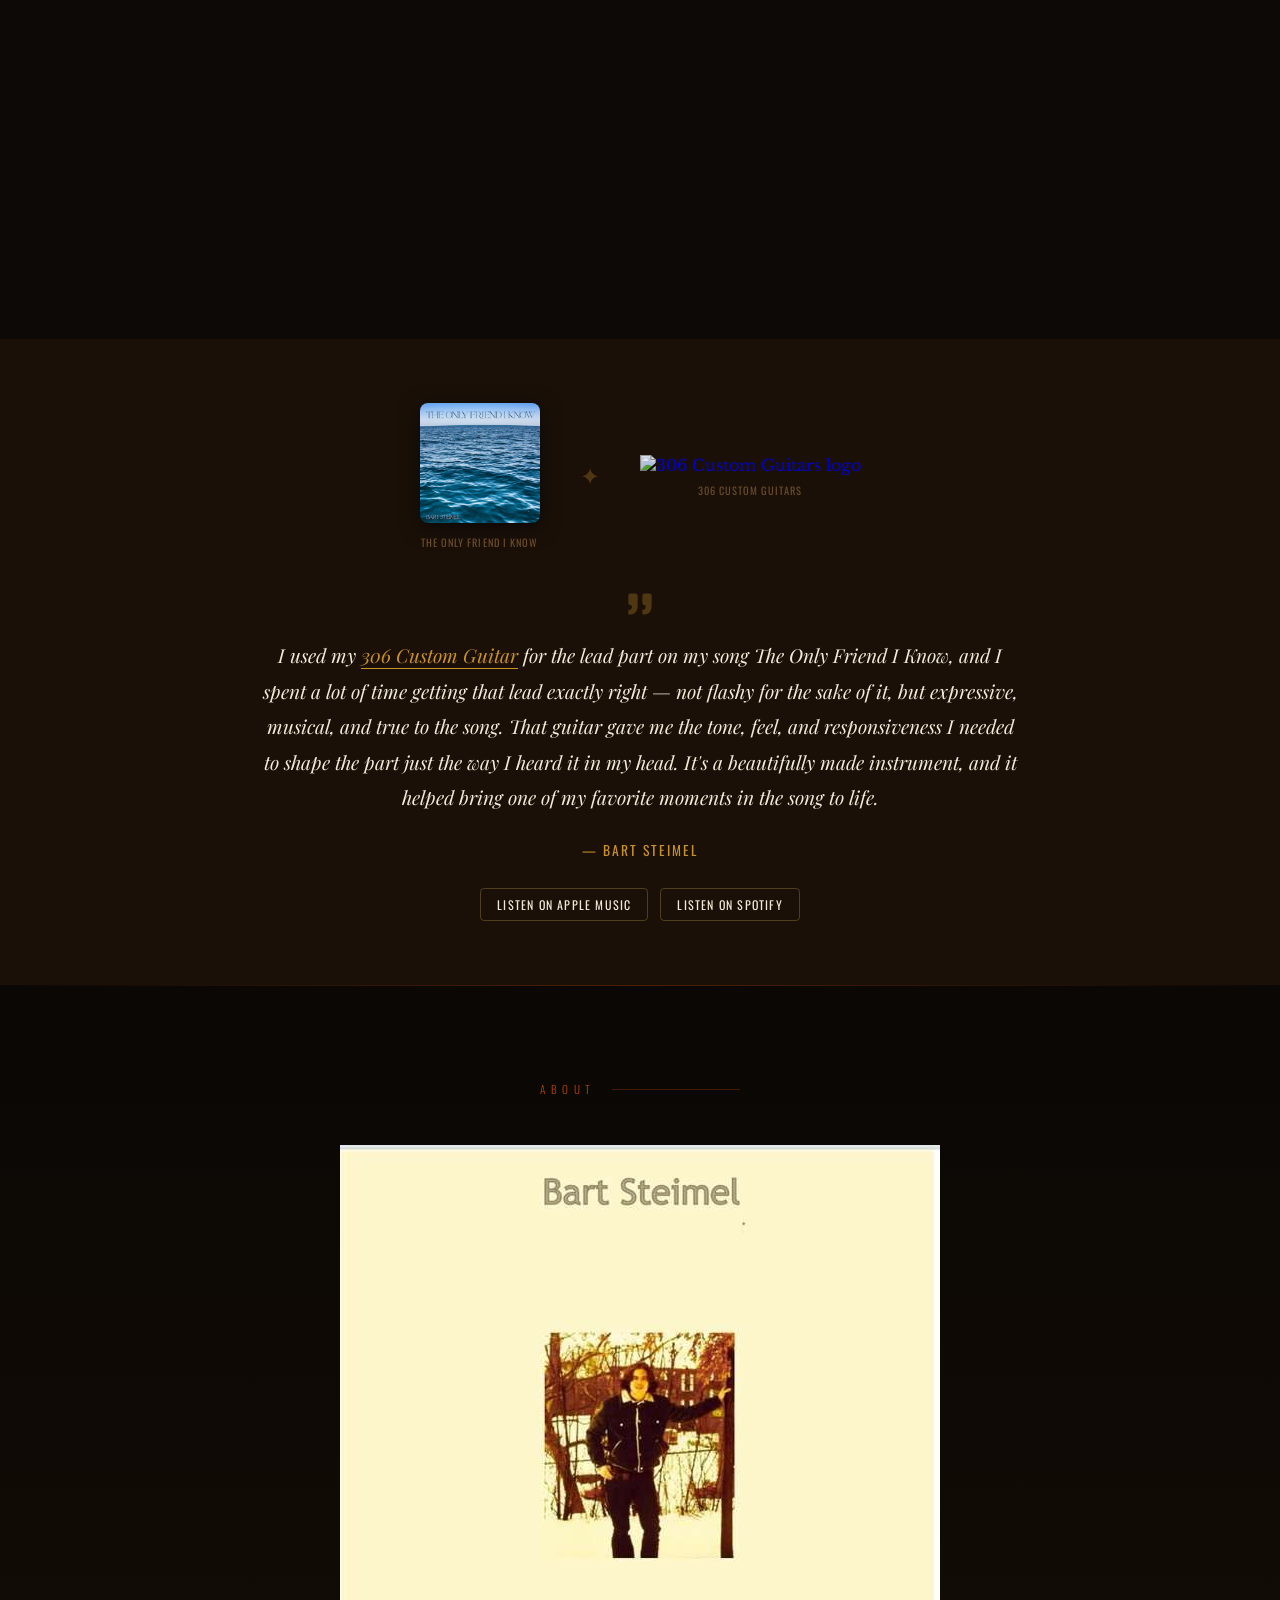
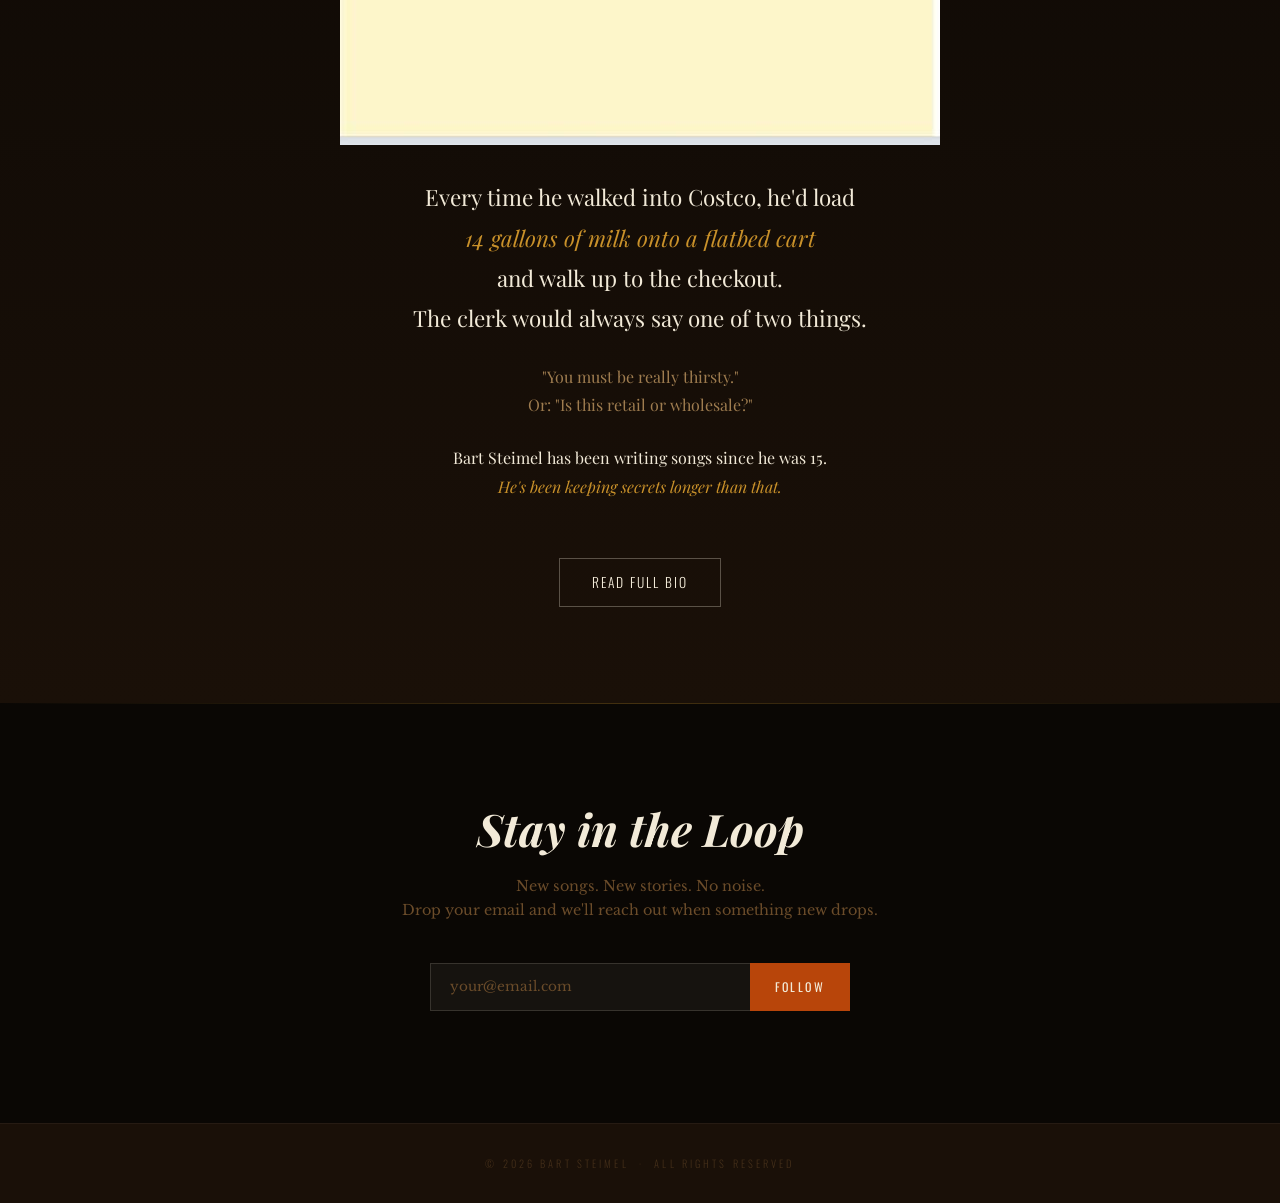
==== commit 84fd5234: "306 Custom Guitar section: add song cover, logo, and stream links" ====
--- a/index.html
+++ b/index.html
@@ -248,14 +248,52 @@
 
 <!-- 306 CUSTOM GUITAR QUOTE -->
 <section style="background:var(--dark, #1a1612); padding:4rem 1.5rem; text-align:center;">
-  <div style="max-width:720px; margin:0 auto;">
-    <svg style="width:32px; height:32px; opacity:0.35; margin-bottom:1.5rem;" viewBox="0 0 24 24" fill="var(--gold, #c9a84c)" xmlns="http://www.w3.org/2000/svg">
+  <div style="max-width:760px; margin:0 auto;">
+
+    <!-- Logos row -->
+    <div style="display:flex; align-items:center; justify-content:center; gap:2.5rem; flex-wrap:wrap; margin-bottom:2.5rem;">
+      <!-- Song cover -->
+      <a href="https://music.apple.com/us/album/the-only-friend-i-know/1832837935?i=1832837936" target="_blank" style="display:block; text-decoration:none;">
+        <img src="images/the-only-friend-i-know.jpg" alt="The Only Friend I Know cover art"
+             style="width:120px; height:120px; object-fit:cover; border-radius:8px; box-shadow:0 4px 20px rgba(0,0,0,0.5); transition:opacity 0.2s;"
+             onmouseover="this.style.opacity='0.8'" onmouseout="this.style.opacity='1'">
+        <p style="font-family:'Oswald',sans-serif; font-size:0.65rem; letter-spacing:0.1em; text-transform:uppercase; color:var(--mid,#9a8a6a); margin-top:0.5rem;">The Only Friend I Know</p>
+      </a>
+      <!-- Divider -->
+      <span style="color:var(--gold,#c9a84c); font-size:1.5rem; opacity:0.3;">✦</span>
+      <!-- 306 logo -->
+      <a href="https://306customs.com/" target="_blank" style="display:block; text-decoration:none;">
+        <img src="https://img1.wsimg.com/isteam/ip/52826721-b8db-46a5-bf44-8a252e053fcc/blob-bc87fe9.png"
+             alt="306 Custom Guitars logo"
+             style="width:120px; height:120px; object-fit:contain; filter:brightness(0.9); transition:opacity 0.2s;"
+             onmouseover="this.style.opacity='0.8'" onmouseout="this.style.opacity='1'">
+        <p style="font-family:'Oswald',sans-serif; font-size:0.65rem; letter-spacing:0.1em; text-transform:uppercase; color:var(--mid,#9a8a6a); margin-top:0.5rem;">306 Custom Guitars</p>
+      </a>
+    </div>
+
+    <!-- Quote -->
+    <svg style="width:28px; height:28px; opacity:0.3; margin-bottom:1rem;" viewBox="0 0 24 24" fill="var(--gold, #c9a84c)" xmlns="http://www.w3.org/2000/svg">
       <path d="M3 21c3 0 7-1 7-8V5c0-1.25-.756-2.017-2-2H4c-1.25 0-2 .75-2 1.972V11c0 1.25.75 2 2 2 1 0 1 0 1 1v1c0 1-1 2-2 2s-1 .008-1 1.031V20c0 1 0 1 1 1zm12 0c3 0 7-1 7-8V5c0-1.25-.757-2.017-2-2h-4c-1.25 0-2 .75-2 1.972V11c0 1.25.75 2 2 2h.75c0 2.25.25 4-2.75 4v3c0 1 0 1 1 1z"/>
     </svg>
-    <p style="font-family:'Playfair Display',serif; font-size:clamp(1rem,2.5vw,1.25rem); font-style:italic; color:var(--cream, #f0e6d3); line-height:1.8; margin:0 0 1.5rem;">
+    <p style="font-family:'Playfair Display',serif; font-size:clamp(1rem,2.5vw,1.2rem); font-style:italic; color:var(--cream, #f0e6d3); line-height:1.85; margin:0 0 1.5rem;">
       I used my <a href="https://306customs.com/" target="_blank" style="color:var(--gold, #c9a84c); text-decoration:none; border-bottom:1px solid currentColor;">306 Custom Guitar</a> for the lead part on my song <em>The Only Friend I Know</em>, and I spent a lot of time getting that lead exactly right — not flashy for the sake of it, but expressive, musical, and true to the song. That guitar gave me the tone, feel, and responsiveness I needed to shape the part just the way I heard it in my head. It's a beautifully made instrument, and it helped bring one of my favorite moments in the song to life.
     </p>
-    <p style="font-family:'Oswald',sans-serif; font-weight:400; font-size:0.85rem; letter-spacing:0.15em; text-transform:uppercase; color:var(--gold, #c9a84c);">— Bart Steimel</p>
+    <p style="font-family:'Oswald',sans-serif; font-weight:400; font-size:0.85rem; letter-spacing:0.15em; text-transform:uppercase; color:var(--gold, #c9a84c); margin-bottom:1.75rem;">— Bart Steimel</p>
+
+    <!-- Stream links -->
+    <div style="display:flex; gap:0.75rem; justify-content:center; flex-wrap:wrap;">
+      <a href="https://music.apple.com/us/album/the-only-friend-i-know/1832837935?i=1832837936" target="_blank"
+         style="font-family:'Oswald',sans-serif; font-size:0.75rem; letter-spacing:0.1em; text-transform:uppercase; color:var(--cream,#f0e6d3); border:1px solid rgba(201,168,76,0.3); padding:0.45rem 1rem; border-radius:4px; text-decoration:none; transition:border-color 0.2s;"
+         onmouseover="this.style.borderColor='rgba(201,168,76,0.8)'" onmouseout="this.style.borderColor='rgba(201,168,76,0.3)'">
+        Listen on Apple Music
+      </a>
+      <a href="https://open.spotify.com/track/6Mx8tEQDNxCIQqxkhMUdUN" target="_blank"
+         style="font-family:'Oswald',sans-serif; font-size:0.75rem; letter-spacing:0.1em; text-transform:uppercase; color:var(--cream,#f0e6d3); border:1px solid rgba(201,168,76,0.3); padding:0.45rem 1rem; border-radius:4px; text-decoration:none; transition:border-color 0.2s;"
+         onmouseover="this.style.borderColor='rgba(201,168,76,0.8)'" onmouseout="this.style.borderColor='rgba(201,168,76,0.3)'">
+        Listen on Spotify
+      </a>
+    </div>
+
   </div>
 </section>
 
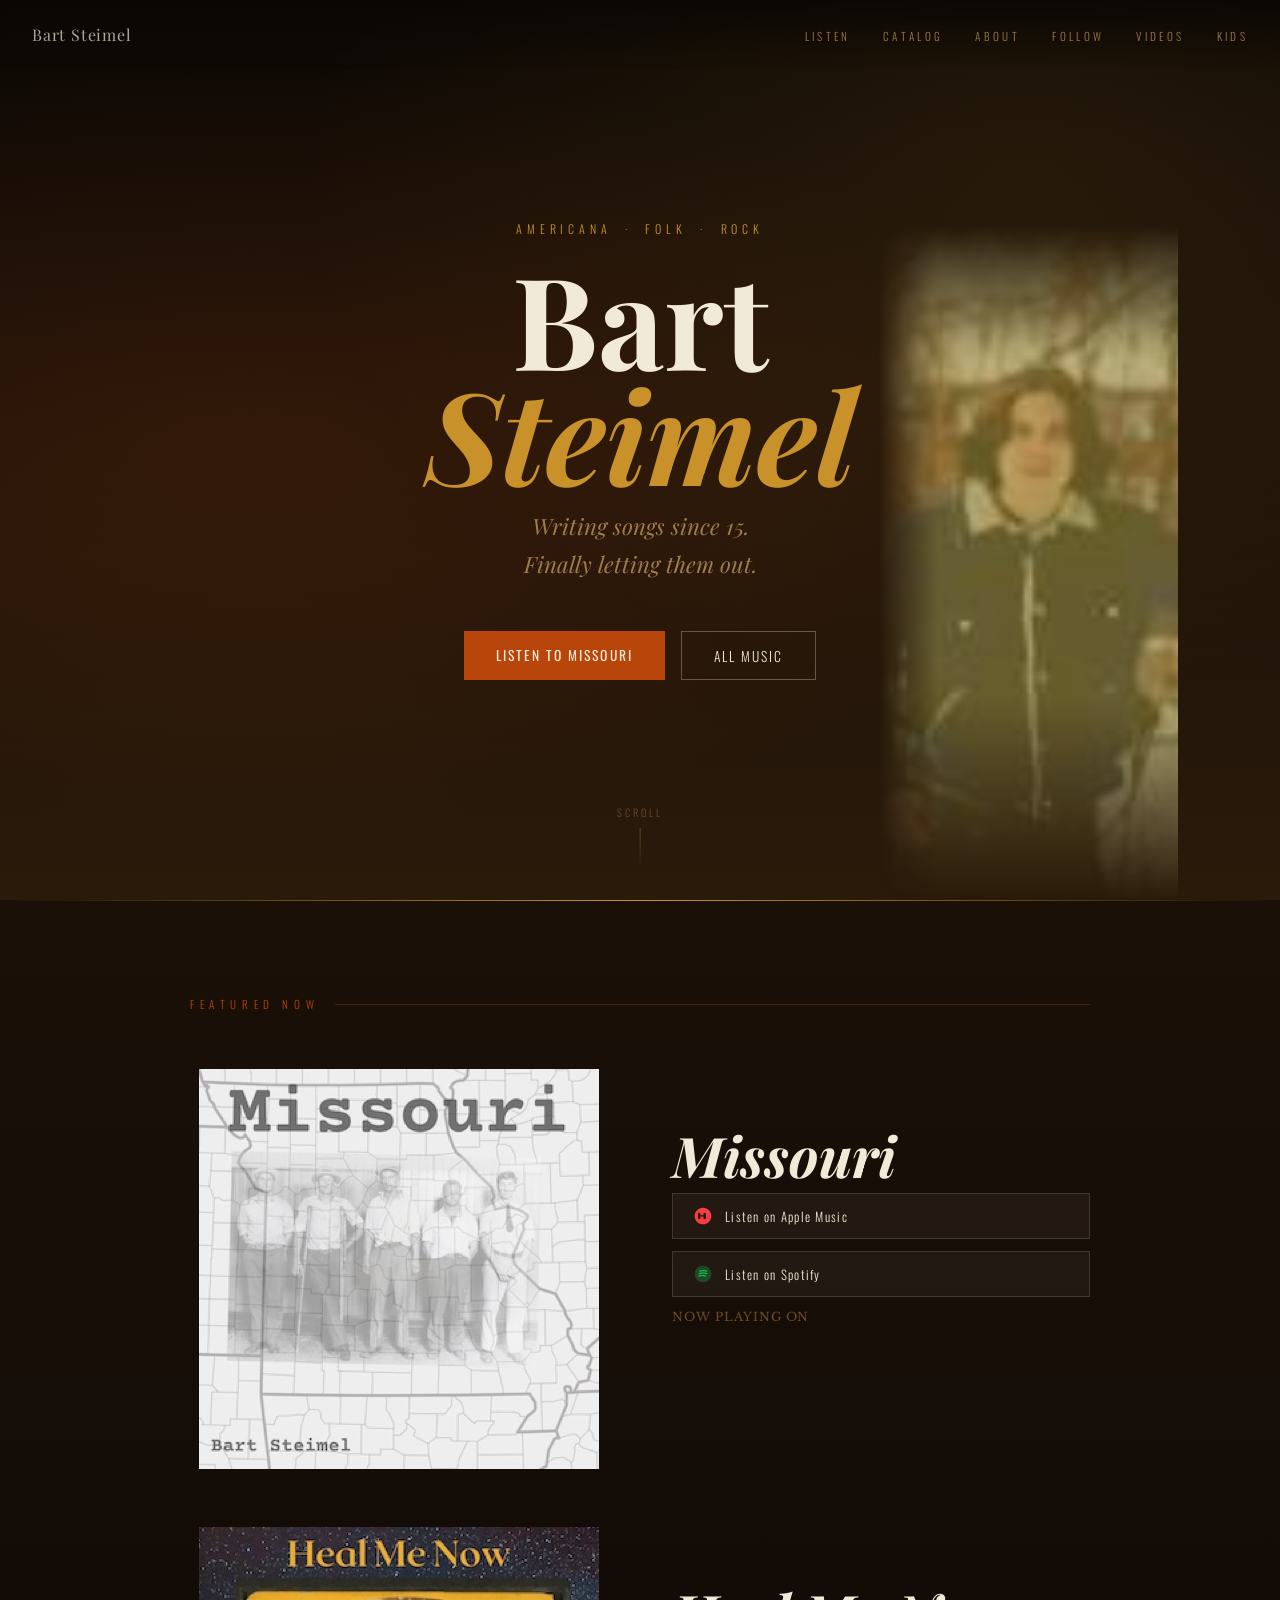
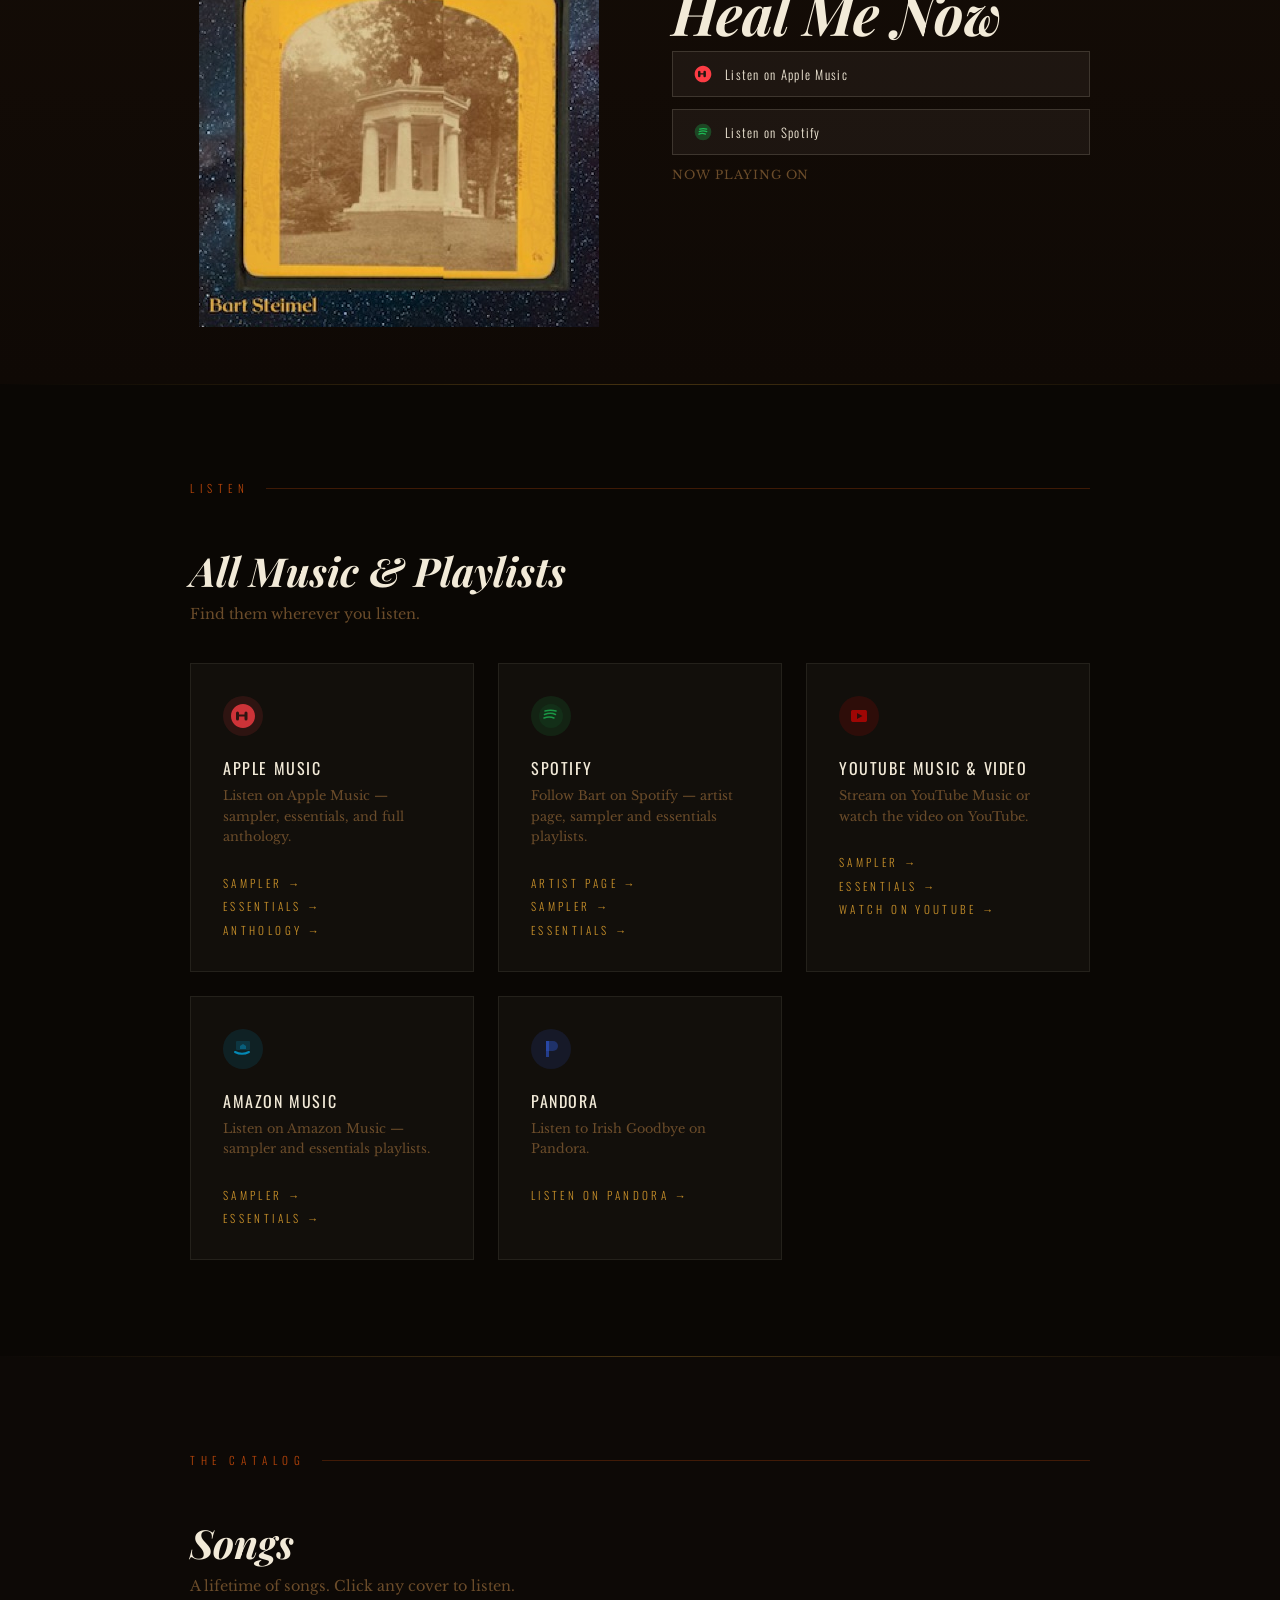
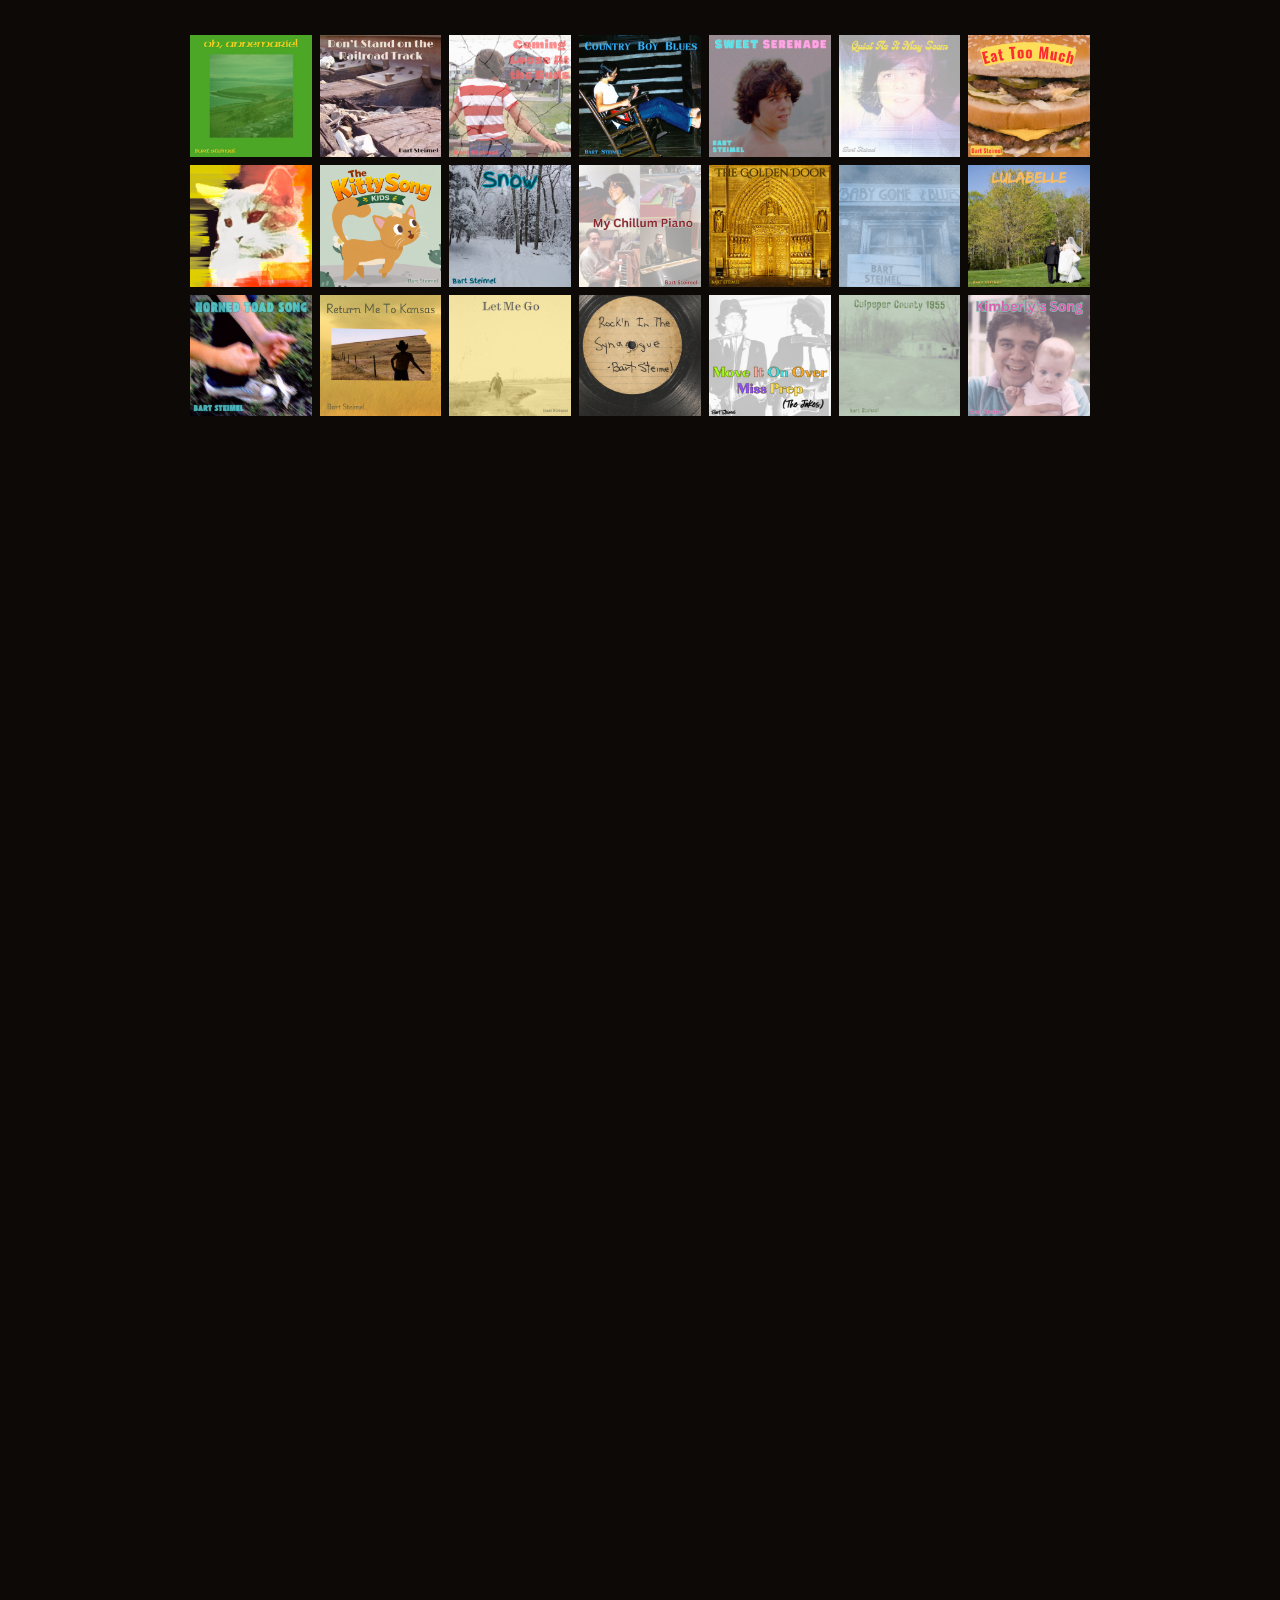
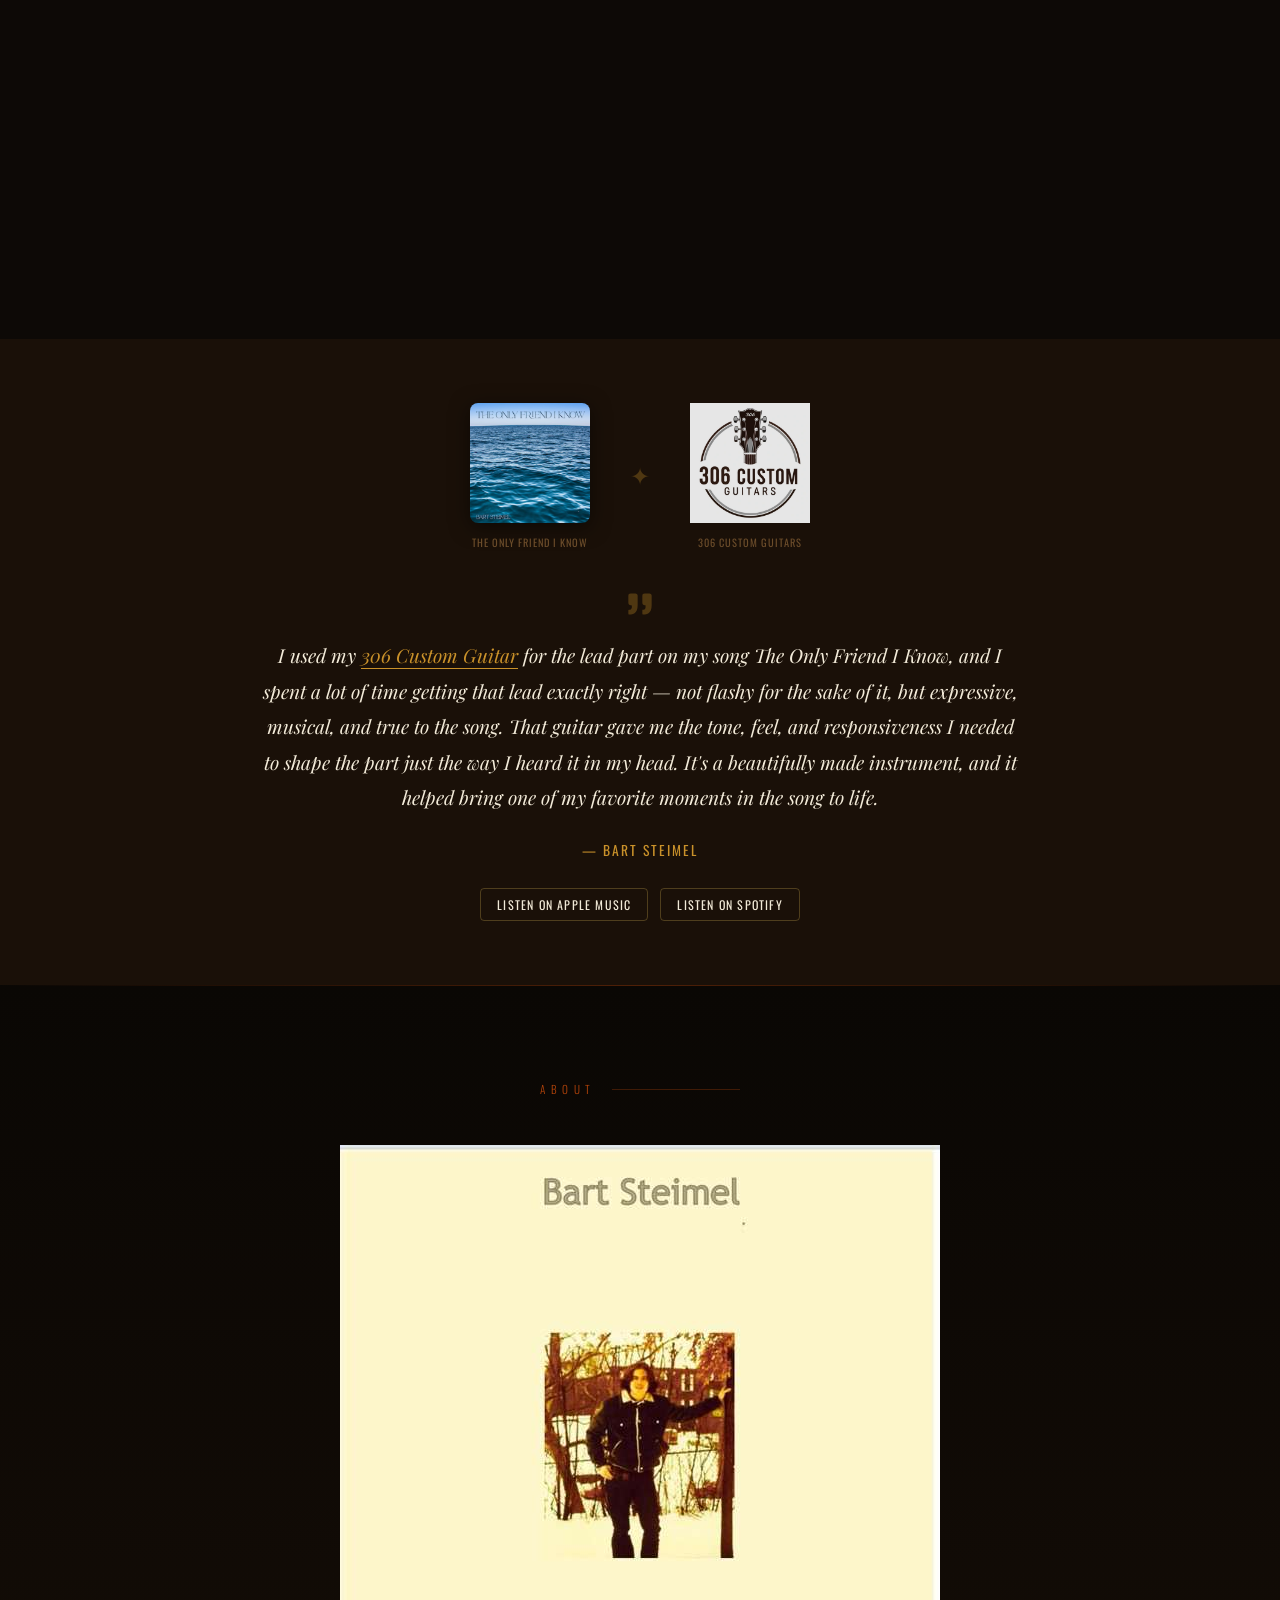
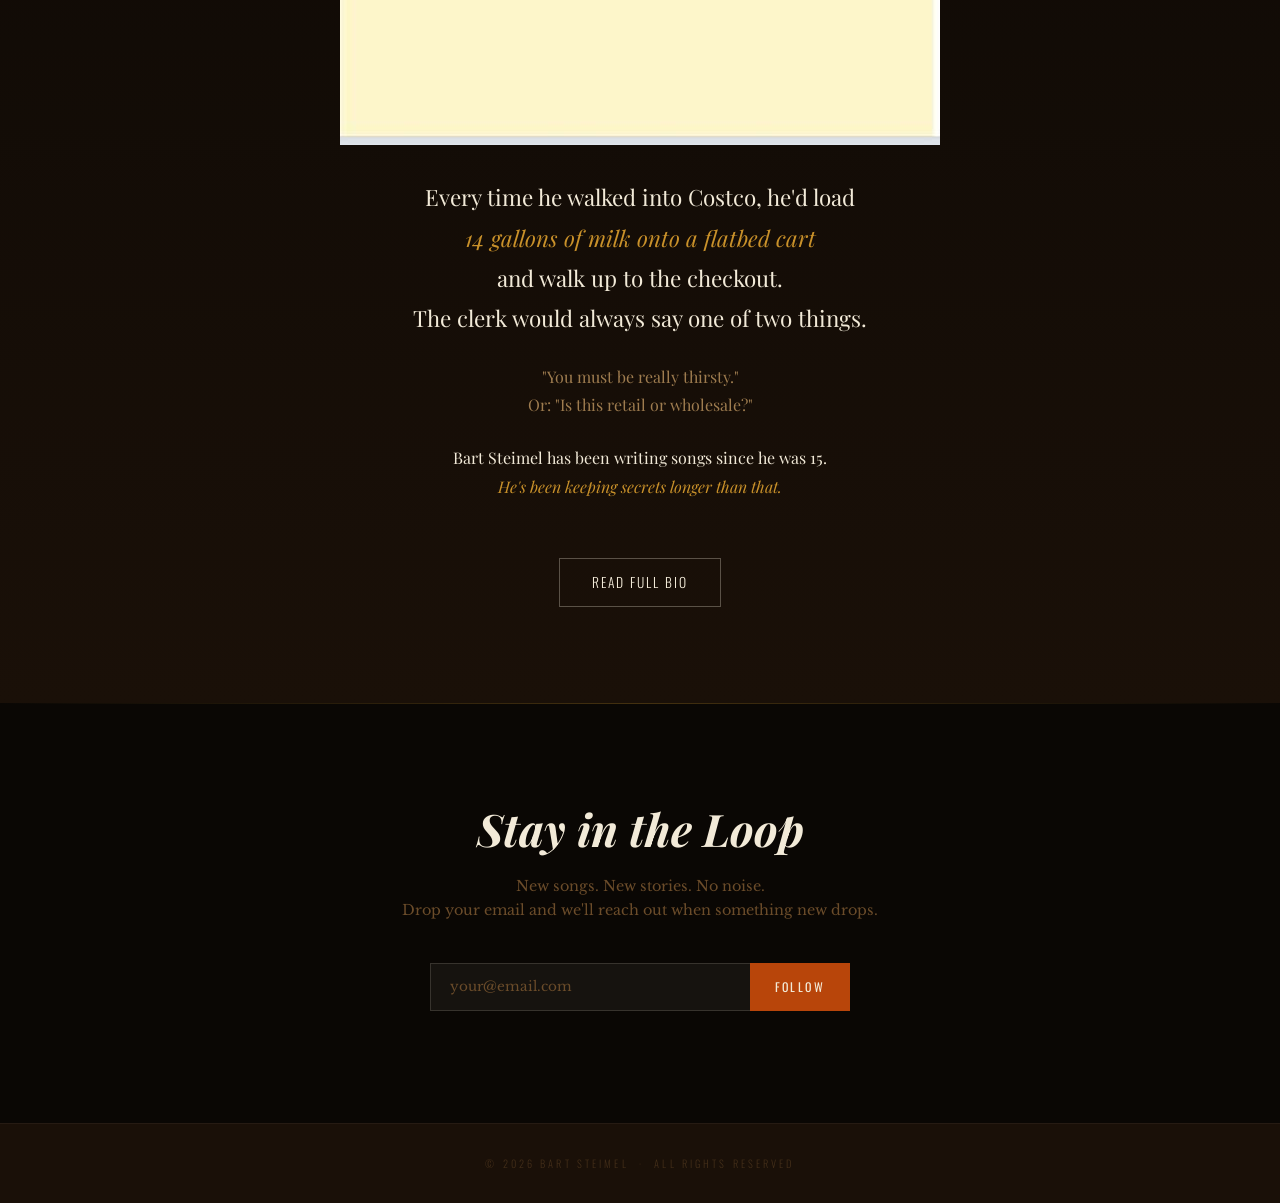
==== commit 845de650: "306 Custom Guitar section: use local logo image" ====
--- a/index.html
+++ b/index.html
@@ -263,7 +263,7 @@
       <span style="color:var(--gold,#c9a84c); font-size:1.5rem; opacity:0.3;">✦</span>
       <!-- 306 logo -->
       <a href="https://306customs.com/" target="_blank" style="display:block; text-decoration:none;">
-        <img src="https://img1.wsimg.com/isteam/ip/52826721-b8db-46a5-bf44-8a252e053fcc/blob-bc87fe9.png"
+        <img src="images/306 Customer Guitar Logo.webp"
              alt="306 Custom Guitars logo"
              style="width:120px; height:120px; object-fit:contain; filter:brightness(0.9); transition:opacity 0.2s;"
              onmouseover="this.style.opacity='0.8'" onmouseout="this.style.opacity='1'">
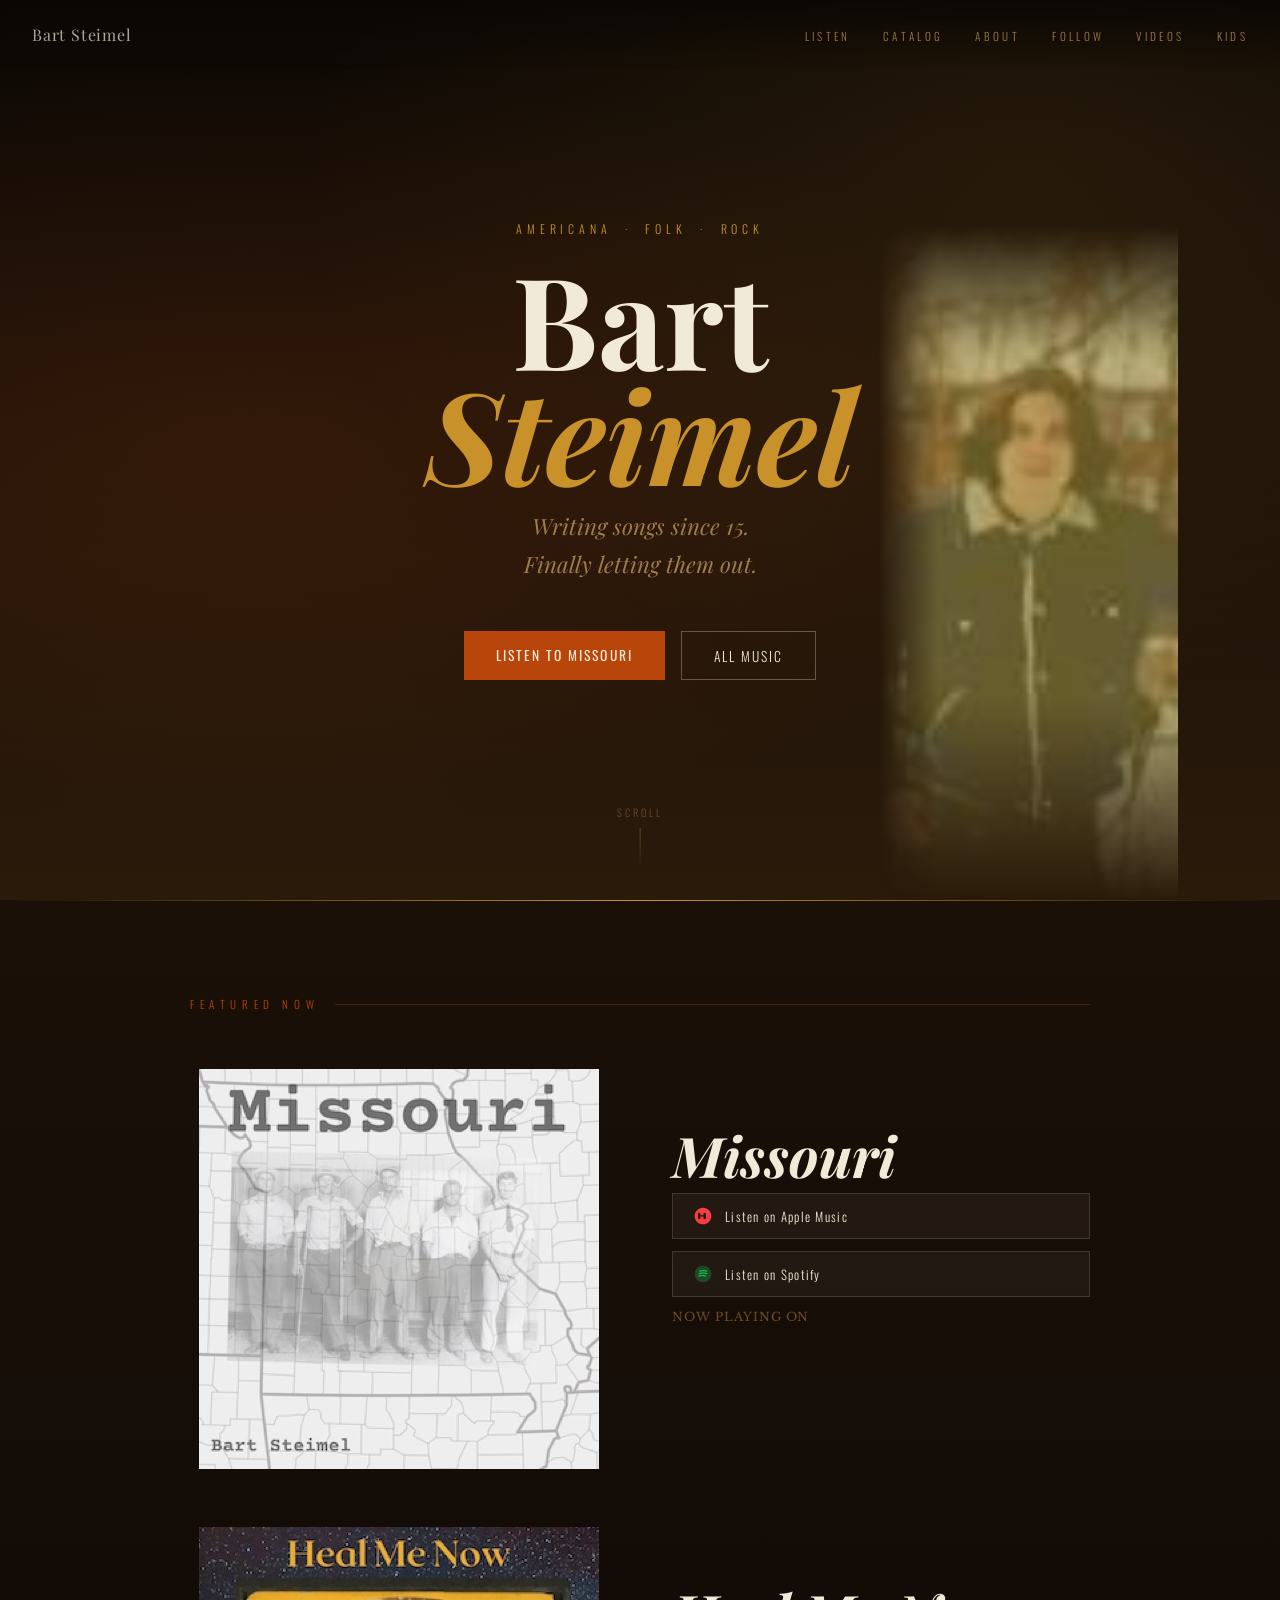
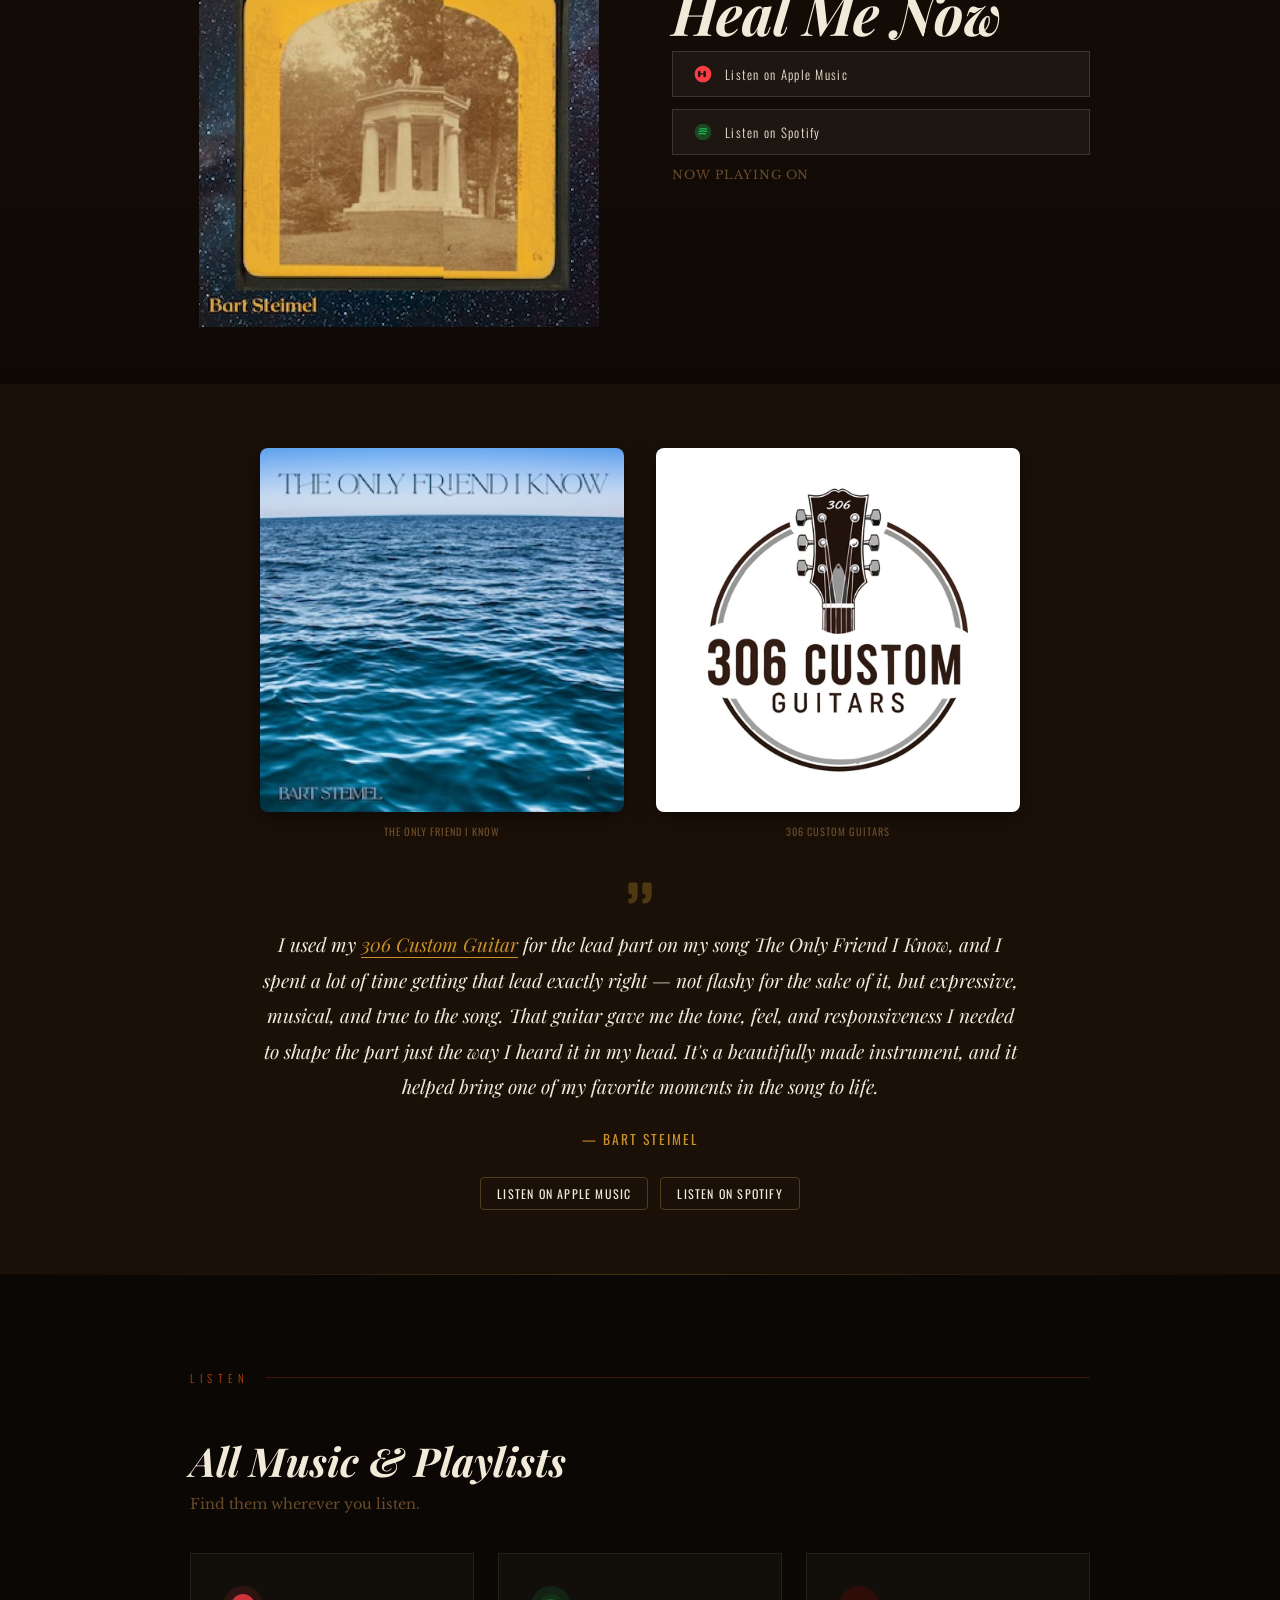
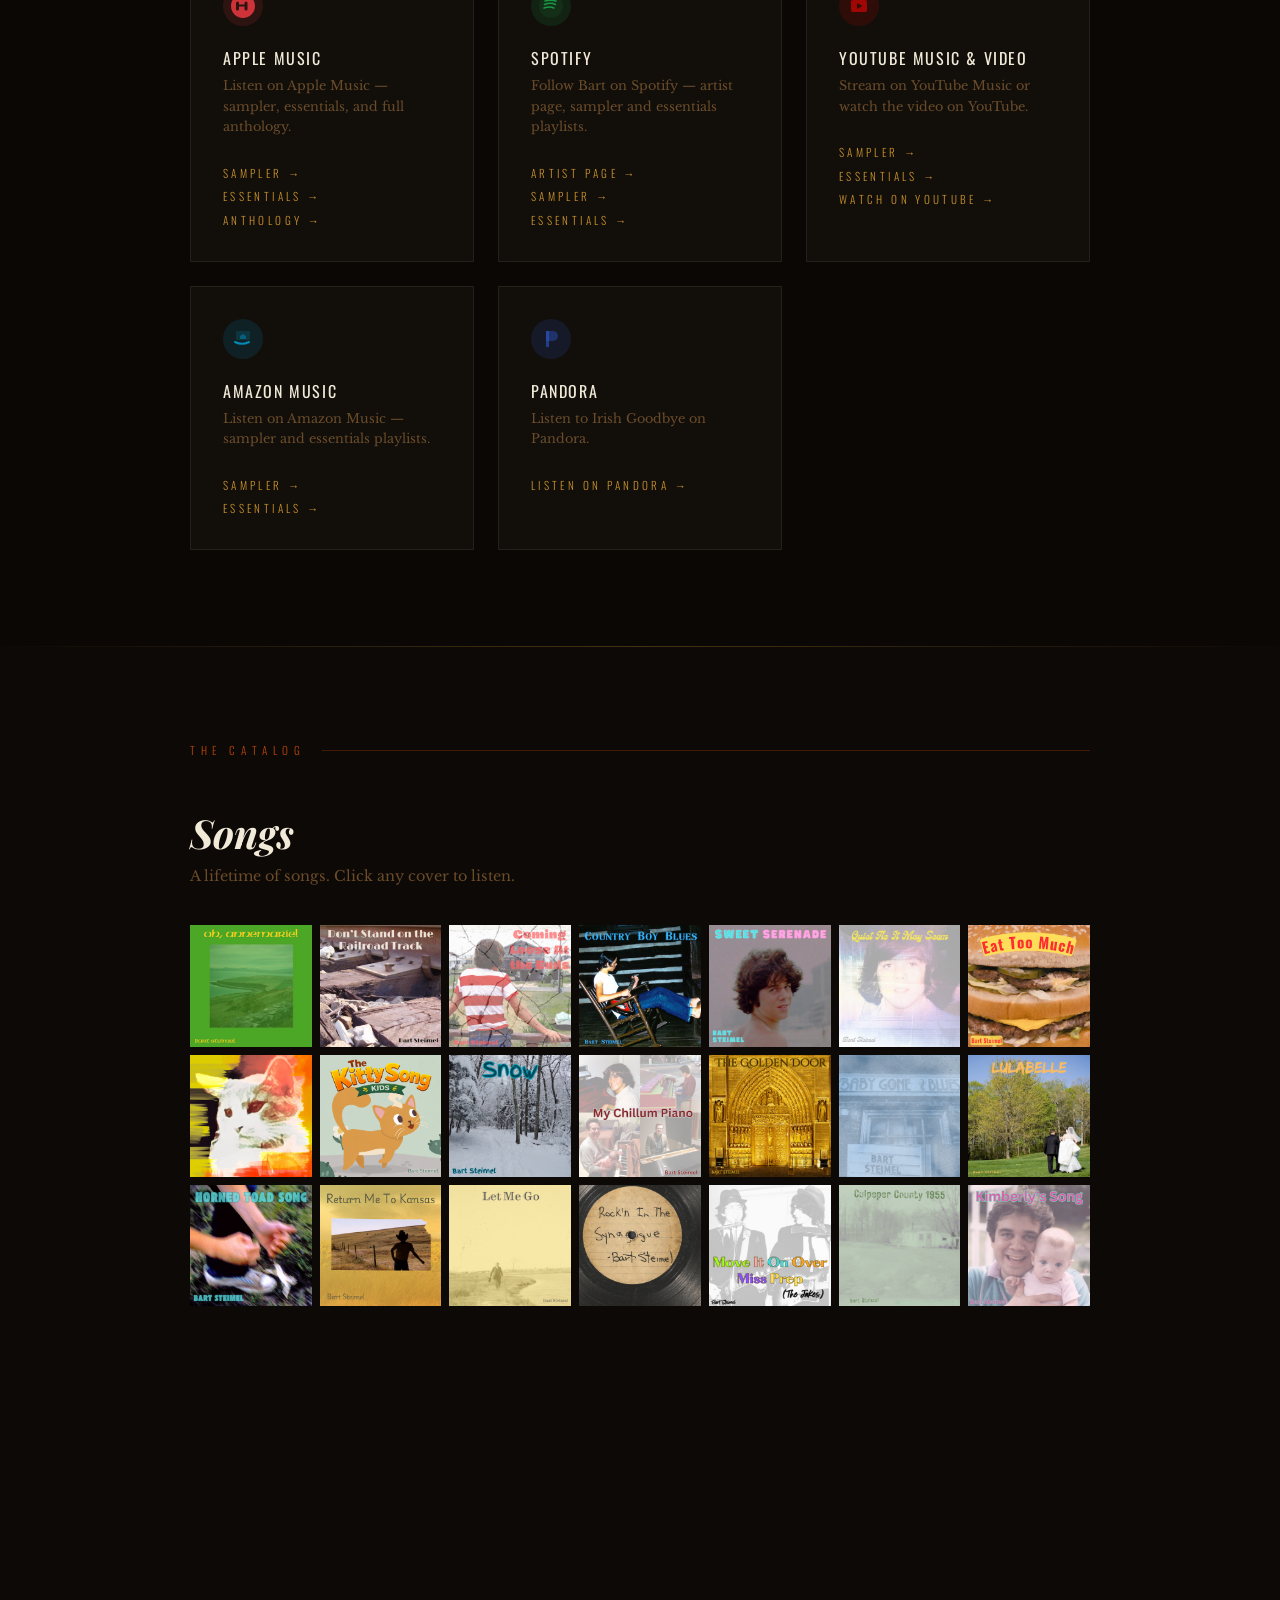
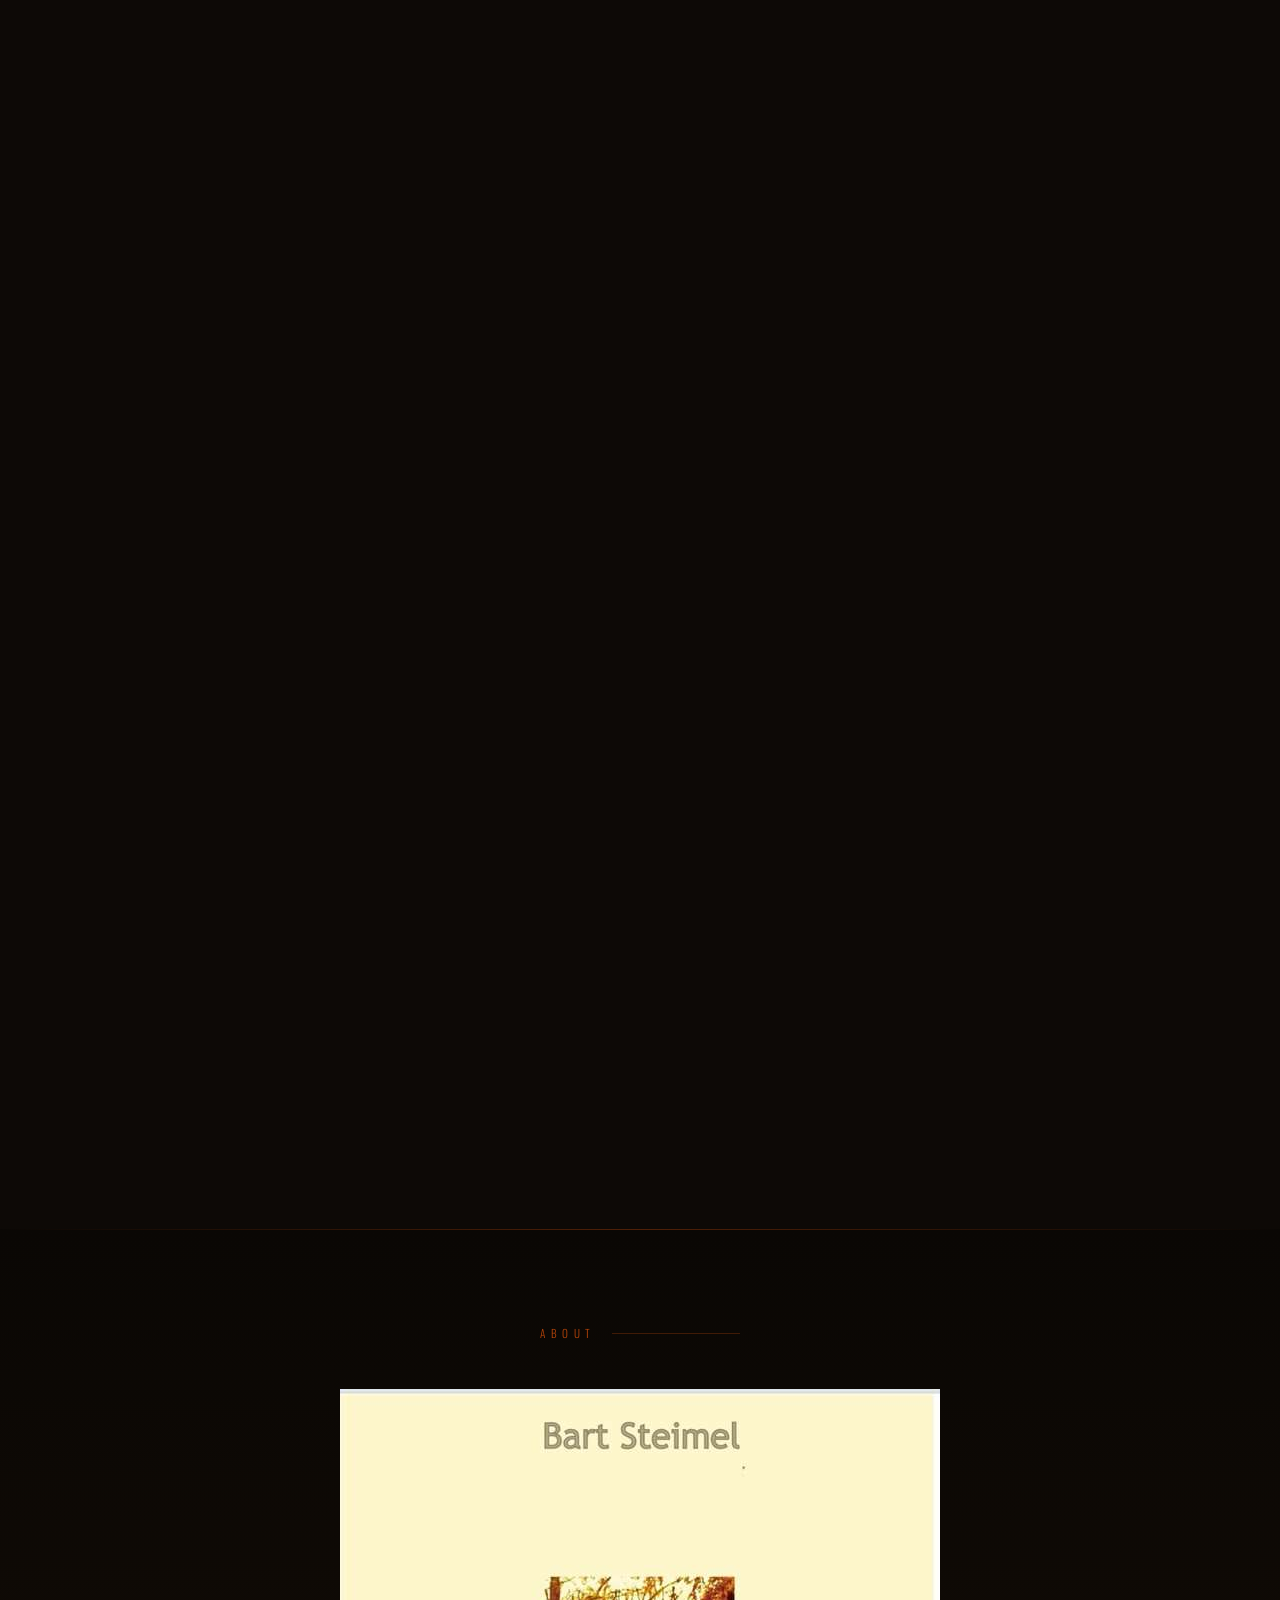
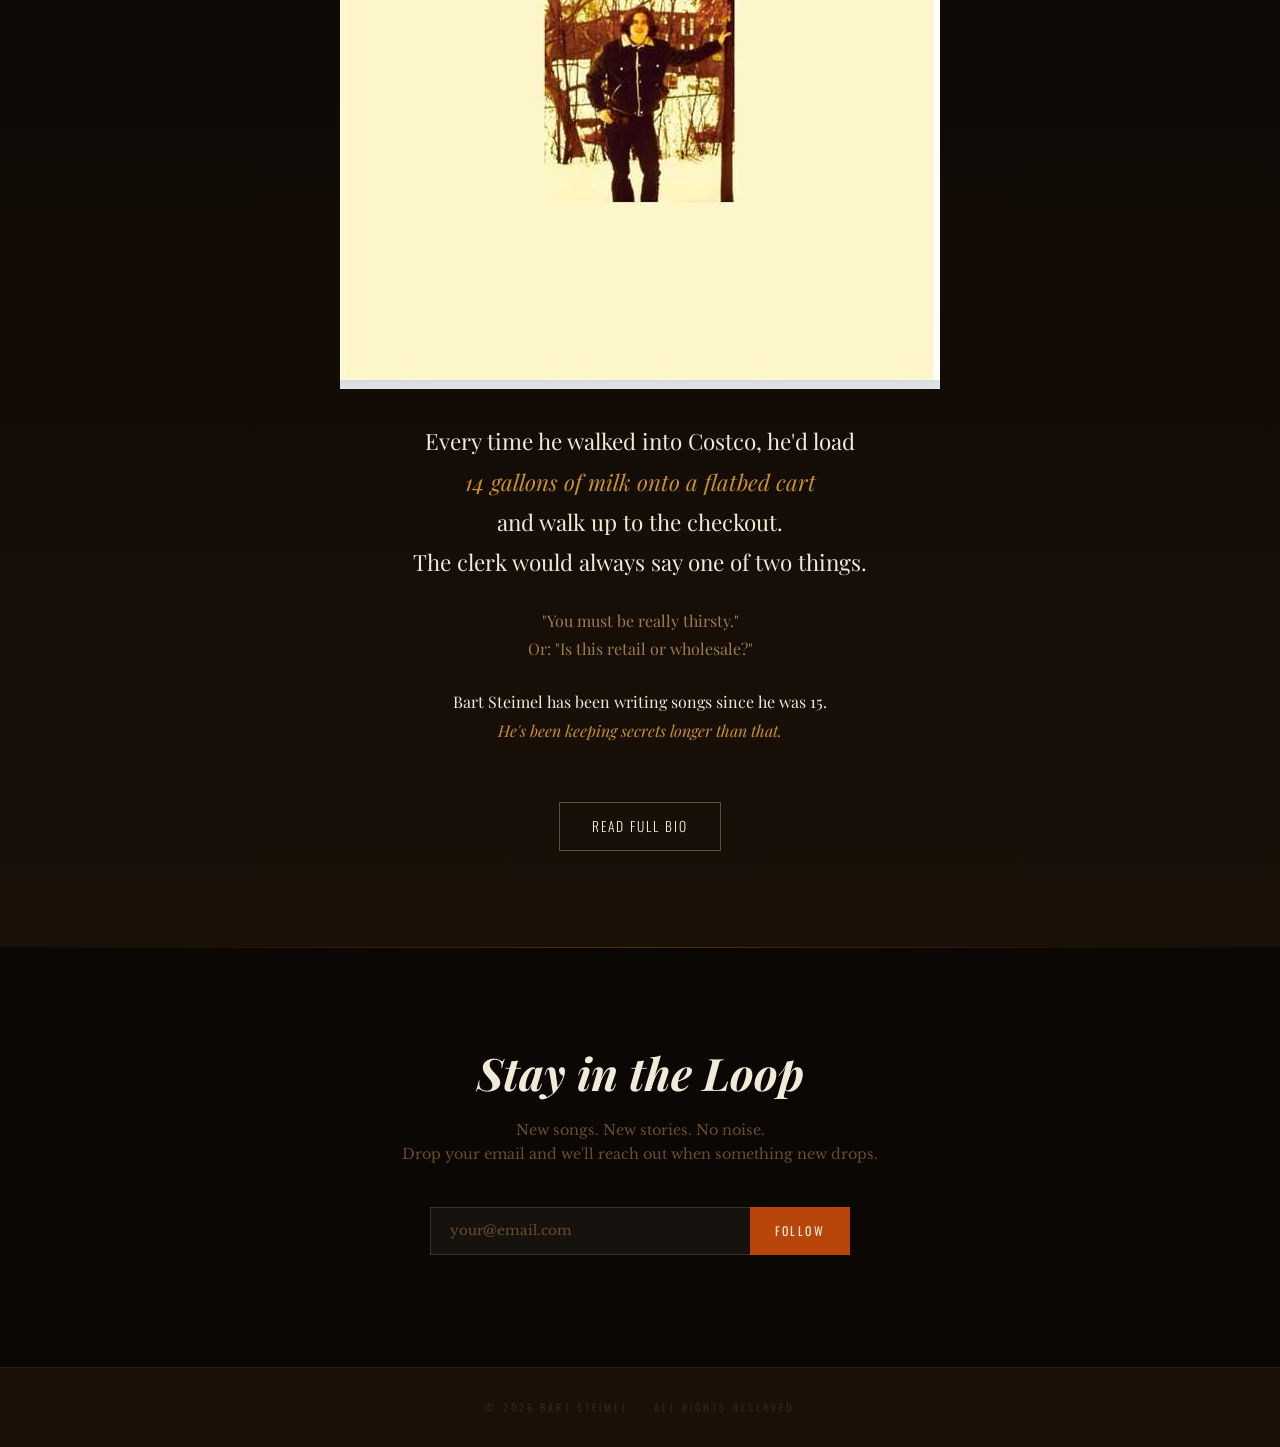
==== commit d2d67389: "306 section: resize images to match featured art size" ====
--- a/index.html
+++ b/index.html
@@ -125,6 +125,59 @@
   </div>
 </section>
 
+<!-- 306 CUSTOM GUITAR QUOTE -->
+<section style="background:var(--dark, #1a1612); padding:4rem 1.5rem; text-align:center;">
+  <div style="max-width:760px; margin:0 auto;">
+
+    <!-- Images row — same grid as featured card -->
+    <div style="display:grid; grid-template-columns:1fr 1fr; gap:2rem; margin-bottom:2.5rem;">
+      <!-- Song cover -->
+      <a href="https://music.apple.com/us/album/the-only-friend-i-know/1832837935?i=1832837936" target="_blank" style="display:block; text-decoration:none;">
+        <div style="aspect-ratio:1; overflow:hidden; border-radius:8px; box-shadow:0 4px 20px rgba(0,0,0,0.5);">
+          <img src="images/the-only-friend-i-know.jpg" alt="The Only Friend I Know cover art"
+               style="width:100%; height:100%; object-fit:cover; transition:opacity 0.2s;"
+               onmouseover="this.style.opacity='0.8'" onmouseout="this.style.opacity='1'">
+        </div>
+        <p style="font-family:'Oswald',sans-serif; font-size:0.65rem; letter-spacing:0.1em; text-transform:uppercase; color:var(--mid,#9a8a6a); margin-top:0.75rem;">The Only Friend I Know</p>
+      </a>
+      <!-- 306 logo -->
+      <a href="https://306customs.com/" target="_blank" style="display:block; text-decoration:none;">
+        <div style="aspect-ratio:1; overflow:hidden; border-radius:8px; box-shadow:0 4px 20px rgba(0,0,0,0.5); background:#fff; display:flex; align-items:center; justify-content:center;">
+          <img src="images/306 Customer Guitar Logo.webp"
+               alt="306 Custom Guitars logo"
+               style="width:85%; height:85%; object-fit:contain; transition:opacity 0.2s;"
+               onmouseover="this.style.opacity='0.8'" onmouseout="this.style.opacity='1'">
+        </div>
+        <p style="font-family:'Oswald',sans-serif; font-size:0.65rem; letter-spacing:0.1em; text-transform:uppercase; color:var(--mid,#9a8a6a); margin-top:0.75rem;">306 Custom Guitars</p>
+      </a>
+    </div>
+
+    <!-- Quote -->
+    <svg style="width:28px; height:28px; opacity:0.3; margin-bottom:1rem;" viewBox="0 0 24 24" fill="var(--gold, #c9a84c)" xmlns="http://www.w3.org/2000/svg">
+      <path d="M3 21c3 0 7-1 7-8V5c0-1.25-.756-2.017-2-2H4c-1.25 0-2 .75-2 1.972V11c0 1.25.75 2 2 2 1 0 1 0 1 1v1c0 1-1 2-2 2s-1 .008-1 1.031V20c0 1 0 1 1 1zm12 0c3 0 7-1 7-8V5c0-1.25-.757-2.017-2-2h-4c-1.25 0-2 .75-2 1.972V11c0 1.25.75 2 2 2h.75c0 2.25.25 4-2.75 4v3c0 1 0 1 1 1z"/>
+    </svg>
+    <p style="font-family:'Playfair Display',serif; font-size:clamp(1rem,2.5vw,1.2rem); font-style:italic; color:var(--cream, #f0e6d3); line-height:1.85; margin:0 0 1.5rem;">
+      I used my <a href="https://306customs.com/" target="_blank" style="color:var(--gold, #c9a84c); text-decoration:none; border-bottom:1px solid currentColor;">306 Custom Guitar</a> for the lead part on my song <em>The Only Friend I Know</em>, and I spent a lot of time getting that lead exactly right — not flashy for the sake of it, but expressive, musical, and true to the song. That guitar gave me the tone, feel, and responsiveness I needed to shape the part just the way I heard it in my head. It's a beautifully made instrument, and it helped bring one of my favorite moments in the song to life.
+    </p>
+    <p style="font-family:'Oswald',sans-serif; font-weight:400; font-size:0.85rem; letter-spacing:0.15em; text-transform:uppercase; color:var(--gold, #c9a84c); margin-bottom:1.75rem;">— Bart Steimel</p>
+
+    <!-- Stream links -->
+    <div style="display:flex; gap:0.75rem; justify-content:center; flex-wrap:wrap;">
+      <a href="https://music.apple.com/us/album/the-only-friend-i-know/1832837935?i=1832837936" target="_blank"
+         style="font-family:'Oswald',sans-serif; font-size:0.75rem; letter-spacing:0.1em; text-transform:uppercase; color:var(--cream,#f0e6d3); border:1px solid rgba(201,168,76,0.3); padding:0.45rem 1rem; border-radius:4px; text-decoration:none; transition:border-color 0.2s;"
+         onmouseover="this.style.borderColor='rgba(201,168,76,0.8)'" onmouseout="this.style.borderColor='rgba(201,168,76,0.3)'">
+        Listen on Apple Music
+      </a>
+      <a href="https://open.spotify.com/track/6Mx8tEQDNxCIQqxkhMUdUN" target="_blank"
+         style="font-family:'Oswald',sans-serif; font-size:0.75rem; letter-spacing:0.1em; text-transform:uppercase; color:var(--cream,#f0e6d3); border:1px solid rgba(201,168,76,0.3); padding:0.45rem 1rem; border-radius:4px; text-decoration:none; transition:border-color 0.2s;"
+         onmouseover="this.style.borderColor='rgba(201,168,76,0.8)'" onmouseout="this.style.borderColor='rgba(201,168,76,0.3)'">
+        Listen on Spotify
+      </a>
+    </div>
+
+  </div>
+</section>
+
 <!-- LISTEN / ALL MUSIC -->
 <section class="listen" id="listen">
   <div class="section-container">
@@ -245,57 +298,6 @@
       </div>
     </div>
   </div>
-
-<!-- 306 CUSTOM GUITAR QUOTE -->
-<section style="background:var(--dark, #1a1612); padding:4rem 1.5rem; text-align:center;">
-  <div style="max-width:760px; margin:0 auto;">
-
-    <!-- Logos row -->
-    <div style="display:flex; align-items:center; justify-content:center; gap:2.5rem; flex-wrap:wrap; margin-bottom:2.5rem;">
-      <!-- Song cover -->
-      <a href="https://music.apple.com/us/album/the-only-friend-i-know/1832837935?i=1832837936" target="_blank" style="display:block; text-decoration:none;">
-        <img src="images/the-only-friend-i-know.jpg" alt="The Only Friend I Know cover art"
-             style="width:120px; height:120px; object-fit:cover; border-radius:8px; box-shadow:0 4px 20px rgba(0,0,0,0.5); transition:opacity 0.2s;"
-             onmouseover="this.style.opacity='0.8'" onmouseout="this.style.opacity='1'">
-        <p style="font-family:'Oswald',sans-serif; font-size:0.65rem; letter-spacing:0.1em; text-transform:uppercase; color:var(--mid,#9a8a6a); margin-top:0.5rem;">The Only Friend I Know</p>
-      </a>
-      <!-- Divider -->
-      <span style="color:var(--gold,#c9a84c); font-size:1.5rem; opacity:0.3;">✦</span>
-      <!-- 306 logo -->
-      <a href="https://306customs.com/" target="_blank" style="display:block; text-decoration:none;">
-        <img src="images/306 Customer Guitar Logo.webp"
-             alt="306 Custom Guitars logo"
-             style="width:120px; height:120px; object-fit:contain; filter:brightness(0.9); transition:opacity 0.2s;"
-             onmouseover="this.style.opacity='0.8'" onmouseout="this.style.opacity='1'">
-        <p style="font-family:'Oswald',sans-serif; font-size:0.65rem; letter-spacing:0.1em; text-transform:uppercase; color:var(--mid,#9a8a6a); margin-top:0.5rem;">306 Custom Guitars</p>
-      </a>
-    </div>
-
-    <!-- Quote -->
-    <svg style="width:28px; height:28px; opacity:0.3; margin-bottom:1rem;" viewBox="0 0 24 24" fill="var(--gold, #c9a84c)" xmlns="http://www.w3.org/2000/svg">
-      <path d="M3 21c3 0 7-1 7-8V5c0-1.25-.756-2.017-2-2H4c-1.25 0-2 .75-2 1.972V11c0 1.25.75 2 2 2 1 0 1 0 1 1v1c0 1-1 2-2 2s-1 .008-1 1.031V20c0 1 0 1 1 1zm12 0c3 0 7-1 7-8V5c0-1.25-.757-2.017-2-2h-4c-1.25 0-2 .75-2 1.972V11c0 1.25.75 2 2 2h.75c0 2.25.25 4-2.75 4v3c0 1 0 1 1 1z"/>
-    </svg>
-    <p style="font-family:'Playfair Display',serif; font-size:clamp(1rem,2.5vw,1.2rem); font-style:italic; color:var(--cream, #f0e6d3); line-height:1.85; margin:0 0 1.5rem;">
-      I used my <a href="https://306customs.com/" target="_blank" style="color:var(--gold, #c9a84c); text-decoration:none; border-bottom:1px solid currentColor;">306 Custom Guitar</a> for the lead part on my song <em>The Only Friend I Know</em>, and I spent a lot of time getting that lead exactly right — not flashy for the sake of it, but expressive, musical, and true to the song. That guitar gave me the tone, feel, and responsiveness I needed to shape the part just the way I heard it in my head. It's a beautifully made instrument, and it helped bring one of my favorite moments in the song to life.
-    </p>
-    <p style="font-family:'Oswald',sans-serif; font-weight:400; font-size:0.85rem; letter-spacing:0.15em; text-transform:uppercase; color:var(--gold, #c9a84c); margin-bottom:1.75rem;">— Bart Steimel</p>
-
-    <!-- Stream links -->
-    <div style="display:flex; gap:0.75rem; justify-content:center; flex-wrap:wrap;">
-      <a href="https://music.apple.com/us/album/the-only-friend-i-know/1832837935?i=1832837936" target="_blank"
-         style="font-family:'Oswald',sans-serif; font-size:0.75rem; letter-spacing:0.1em; text-transform:uppercase; color:var(--cream,#f0e6d3); border:1px solid rgba(201,168,76,0.3); padding:0.45rem 1rem; border-radius:4px; text-decoration:none; transition:border-color 0.2s;"
-         onmouseover="this.style.borderColor='rgba(201,168,76,0.8)'" onmouseout="this.style.borderColor='rgba(201,168,76,0.3)'">
-        Listen on Apple Music
-      </a>
-      <a href="https://open.spotify.com/track/6Mx8tEQDNxCIQqxkhMUdUN" target="_blank"
-         style="font-family:'Oswald',sans-serif; font-size:0.75rem; letter-spacing:0.1em; text-transform:uppercase; color:var(--cream,#f0e6d3); border:1px solid rgba(201,168,76,0.3); padding:0.45rem 1rem; border-radius:4px; text-decoration:none; transition:border-color 0.2s;"
-         onmouseover="this.style.borderColor='rgba(201,168,76,0.8)'" onmouseout="this.style.borderColor='rgba(201,168,76,0.3)'">
-        Listen on Spotify
-      </a>
-    </div>
-
-  </div>
-</section>
 
 <!-- BIO -->
 <section class="bio" id="bio">
